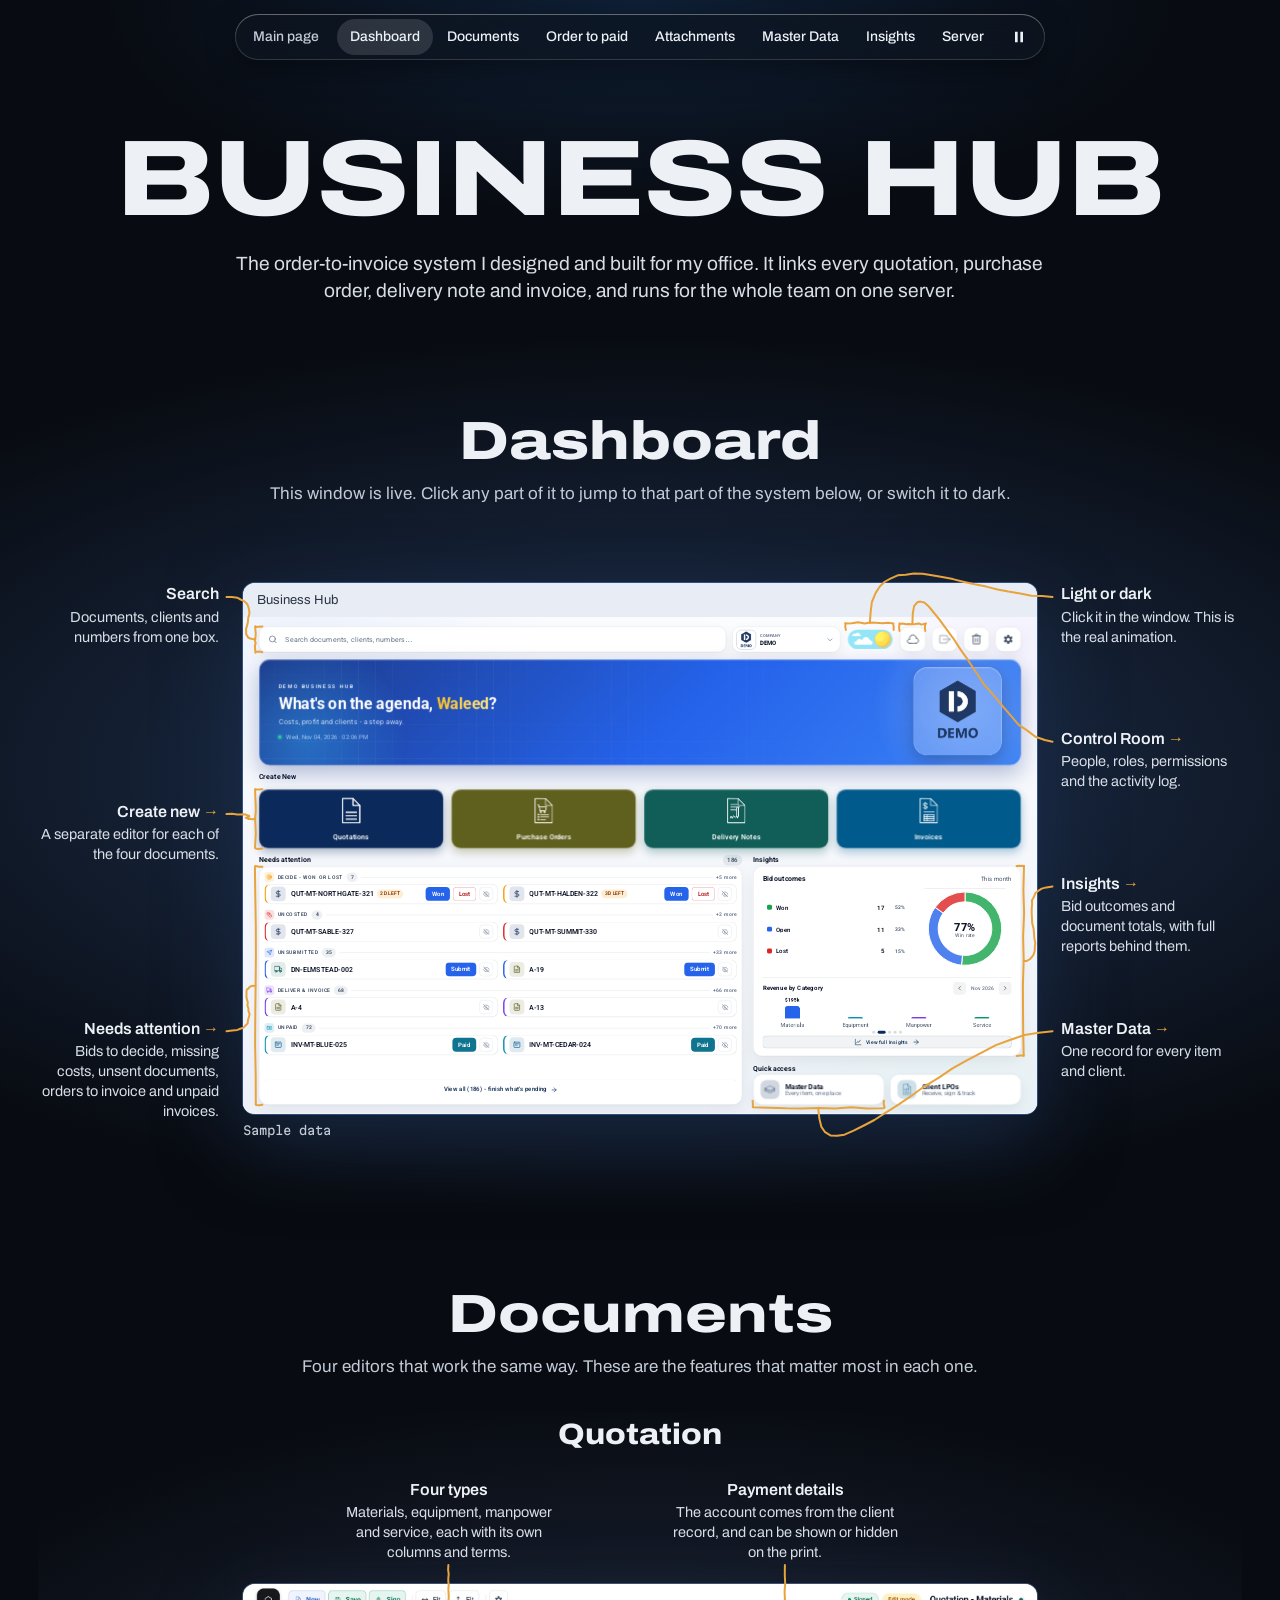
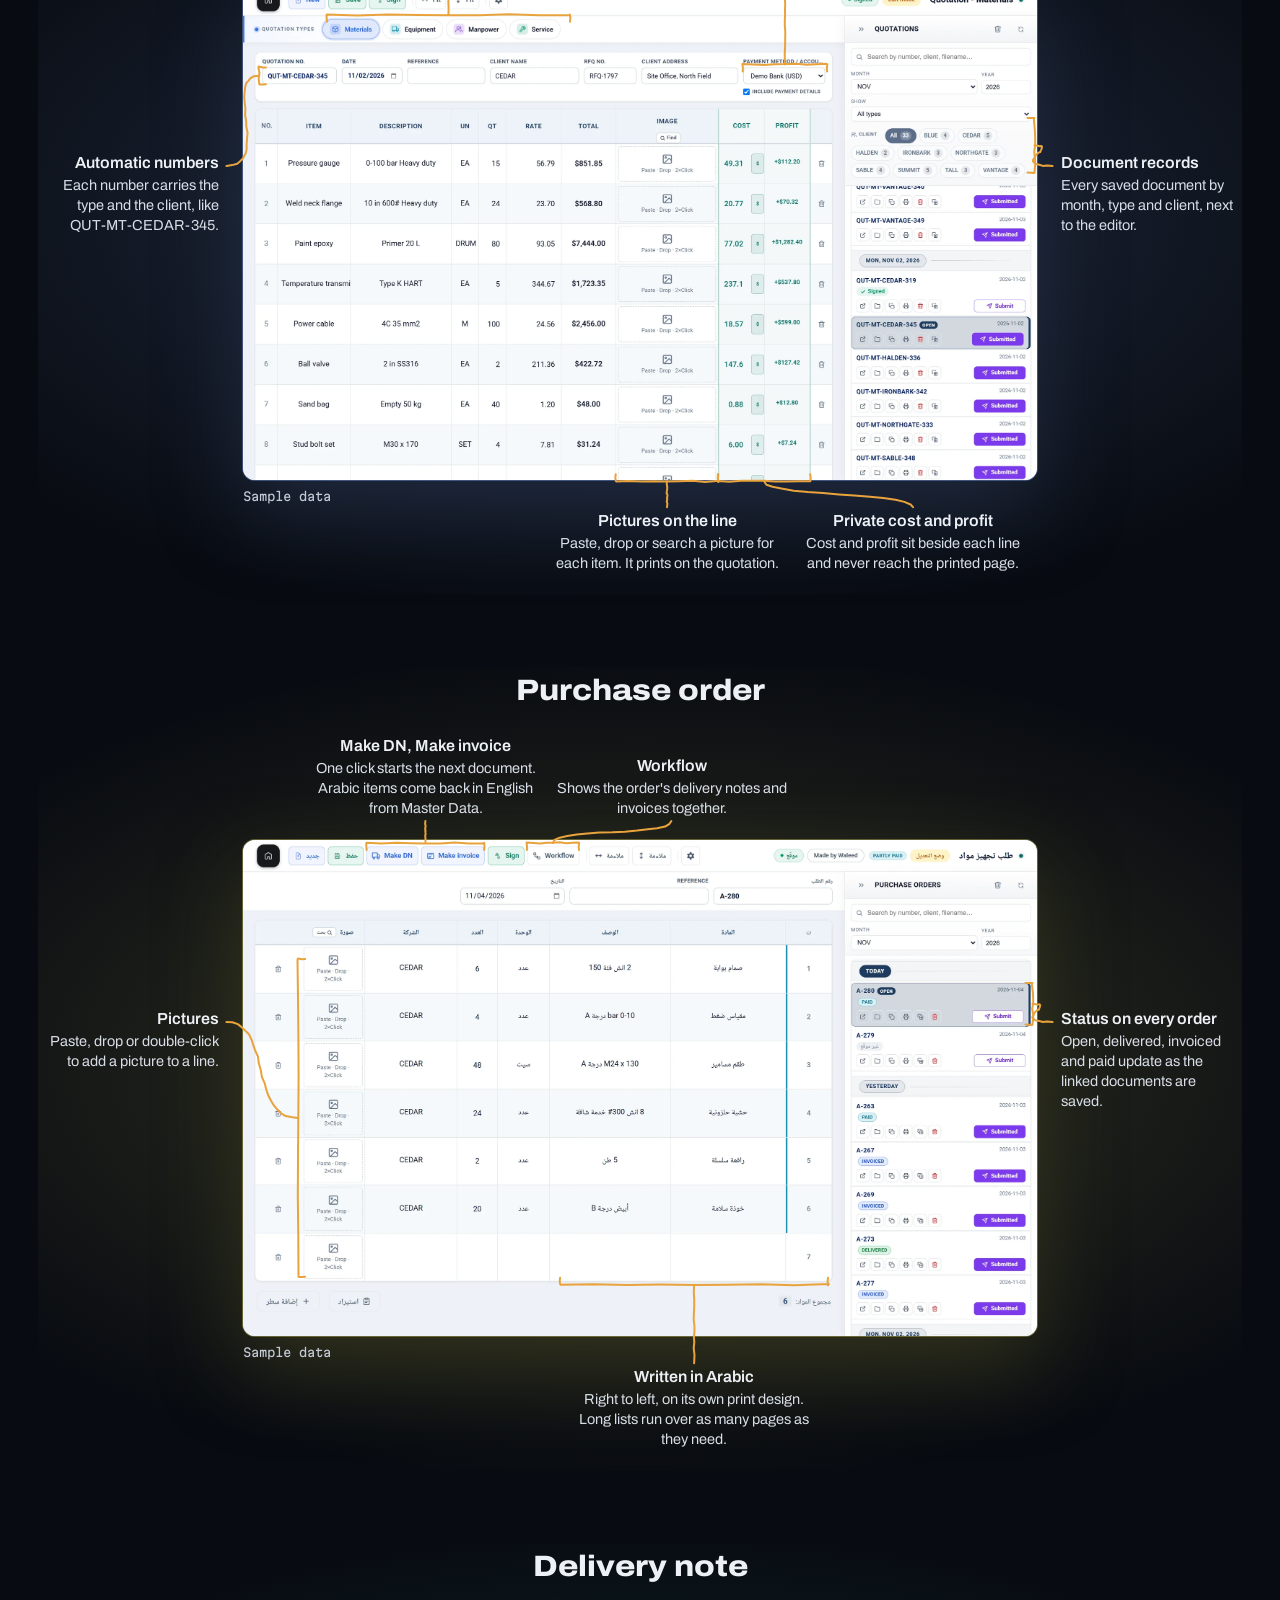
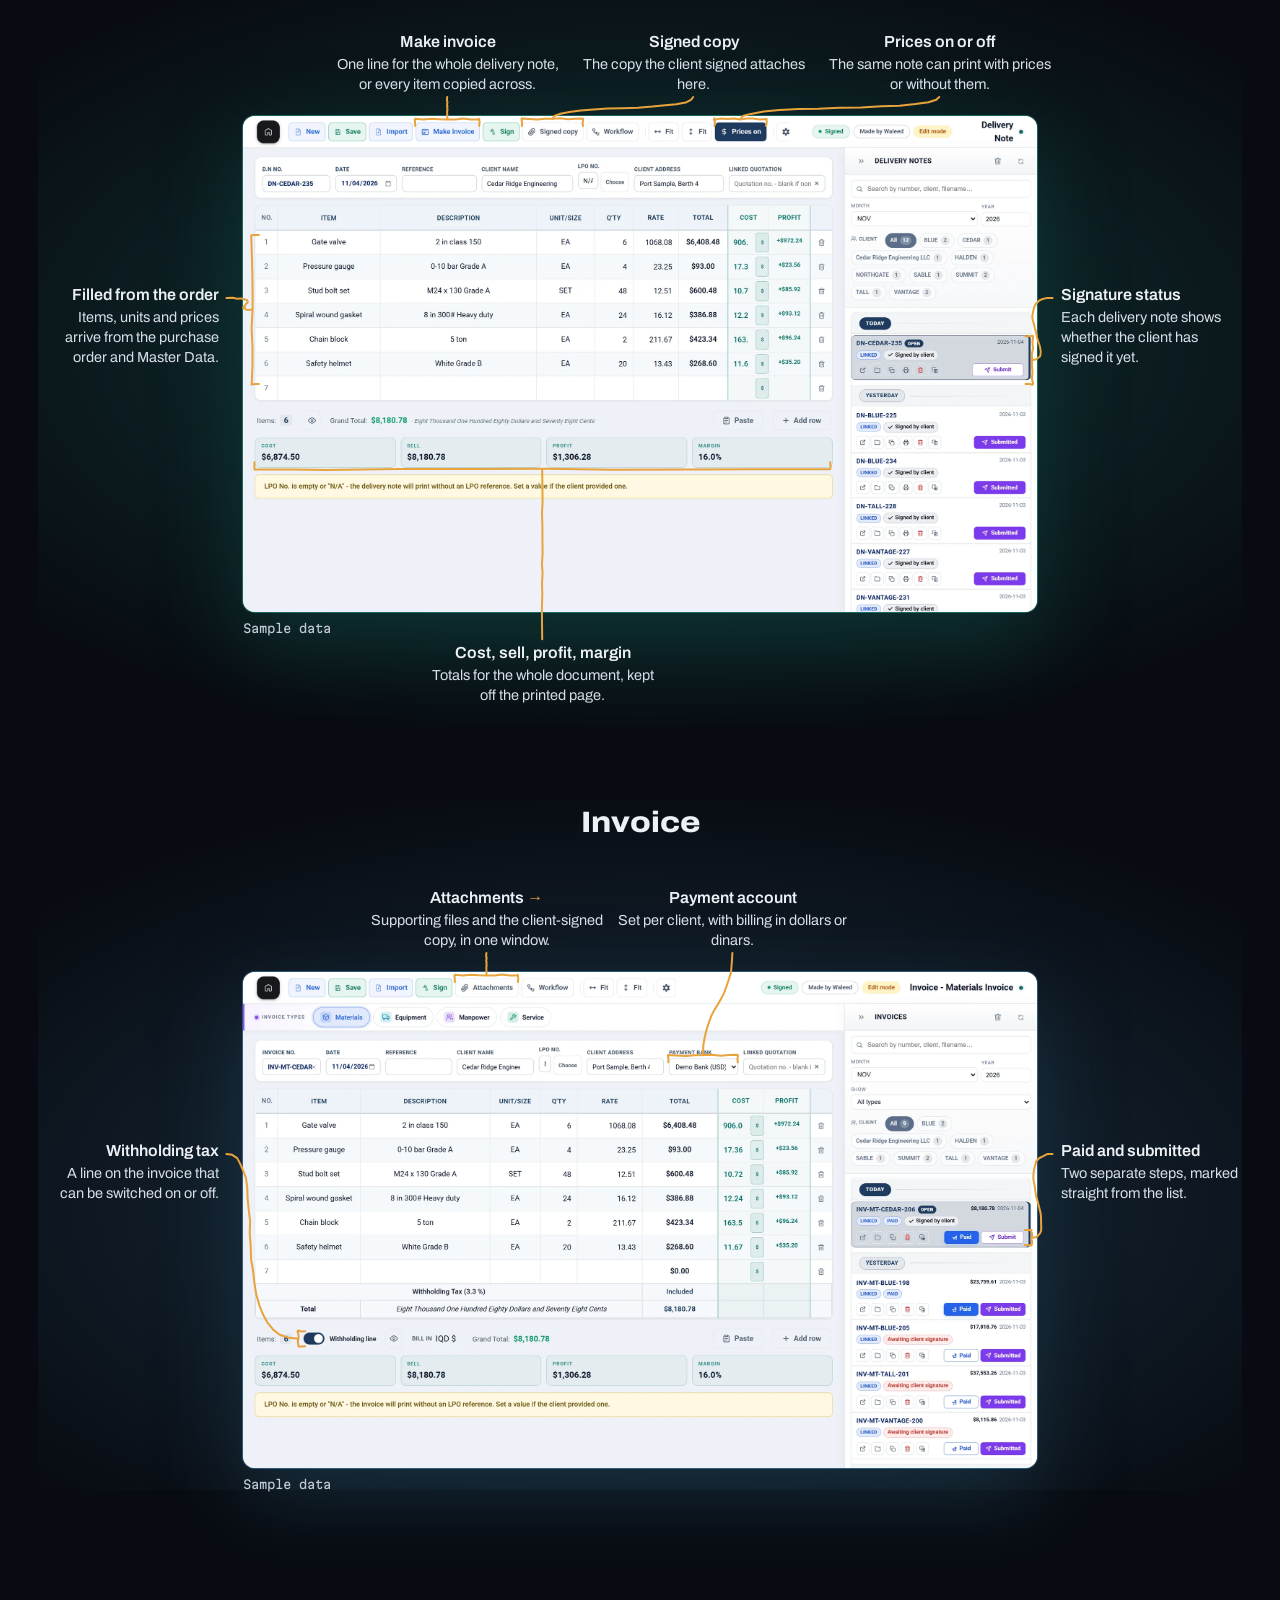
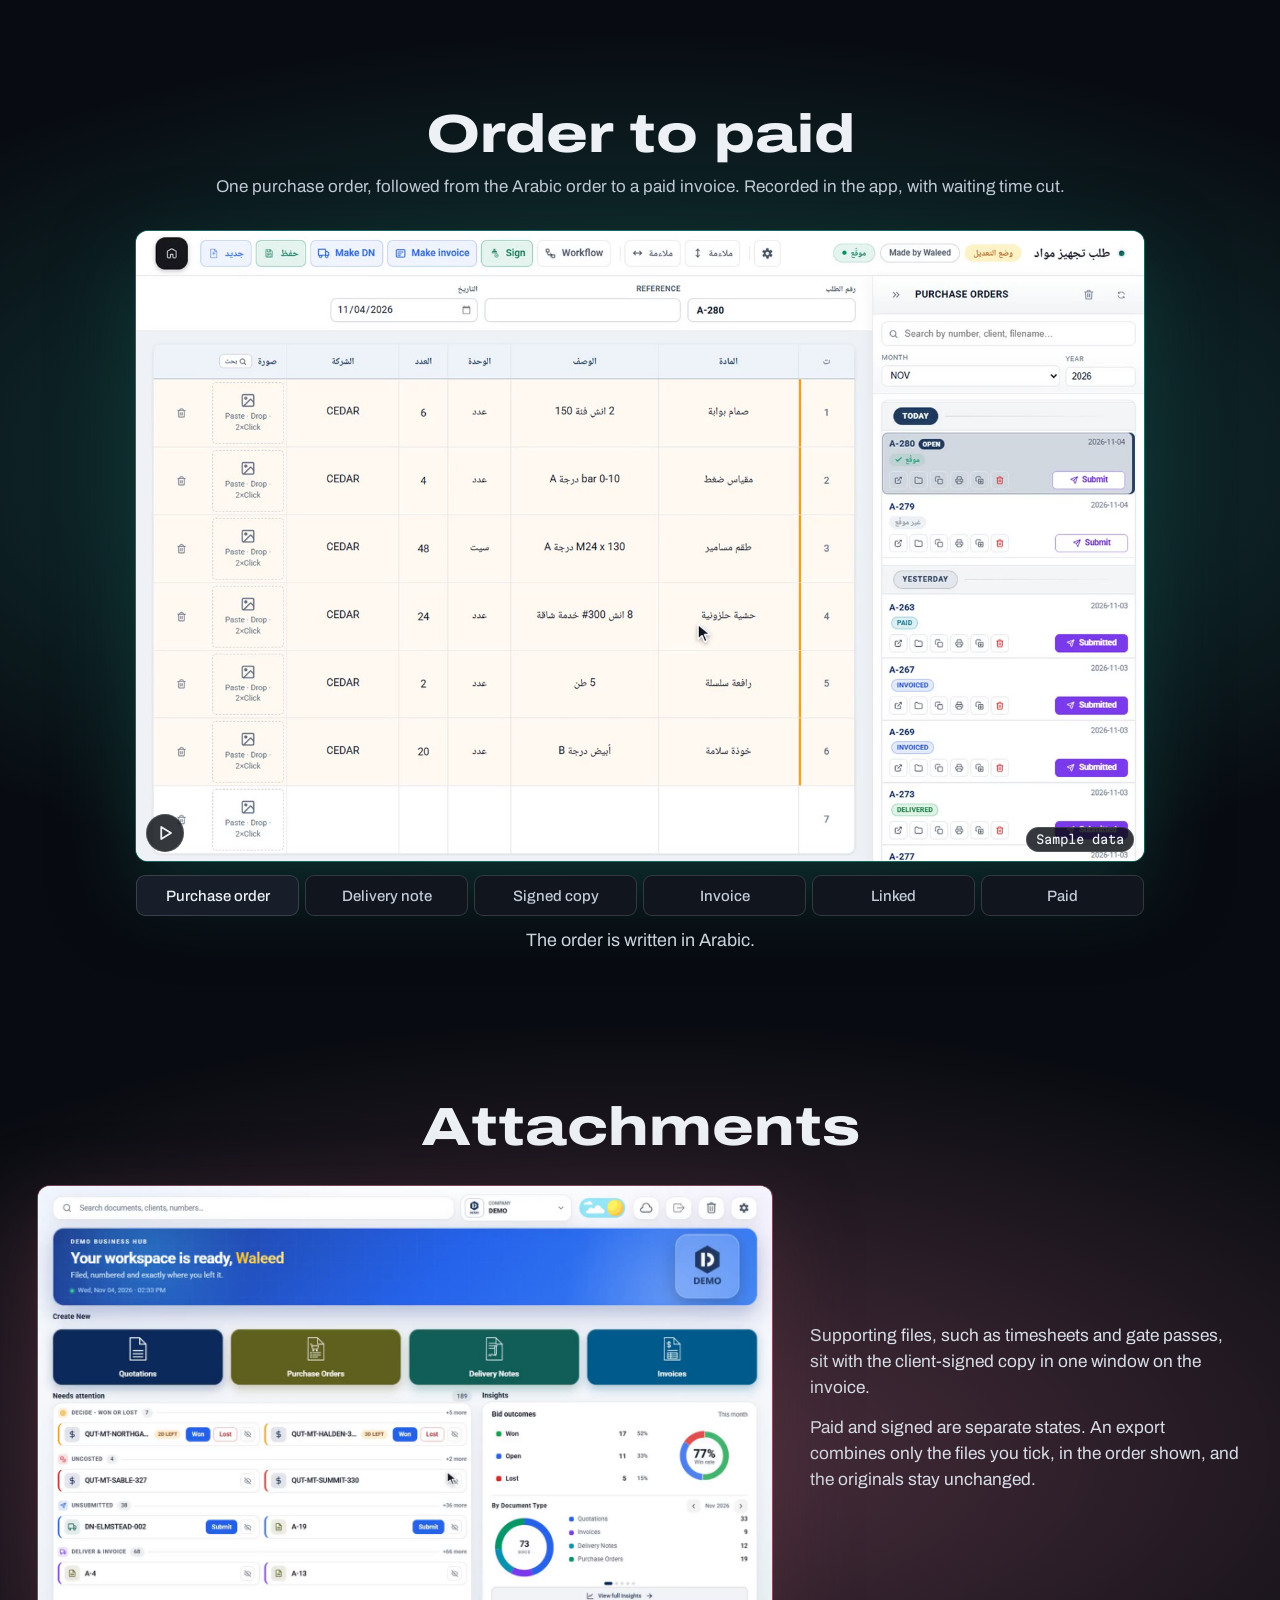
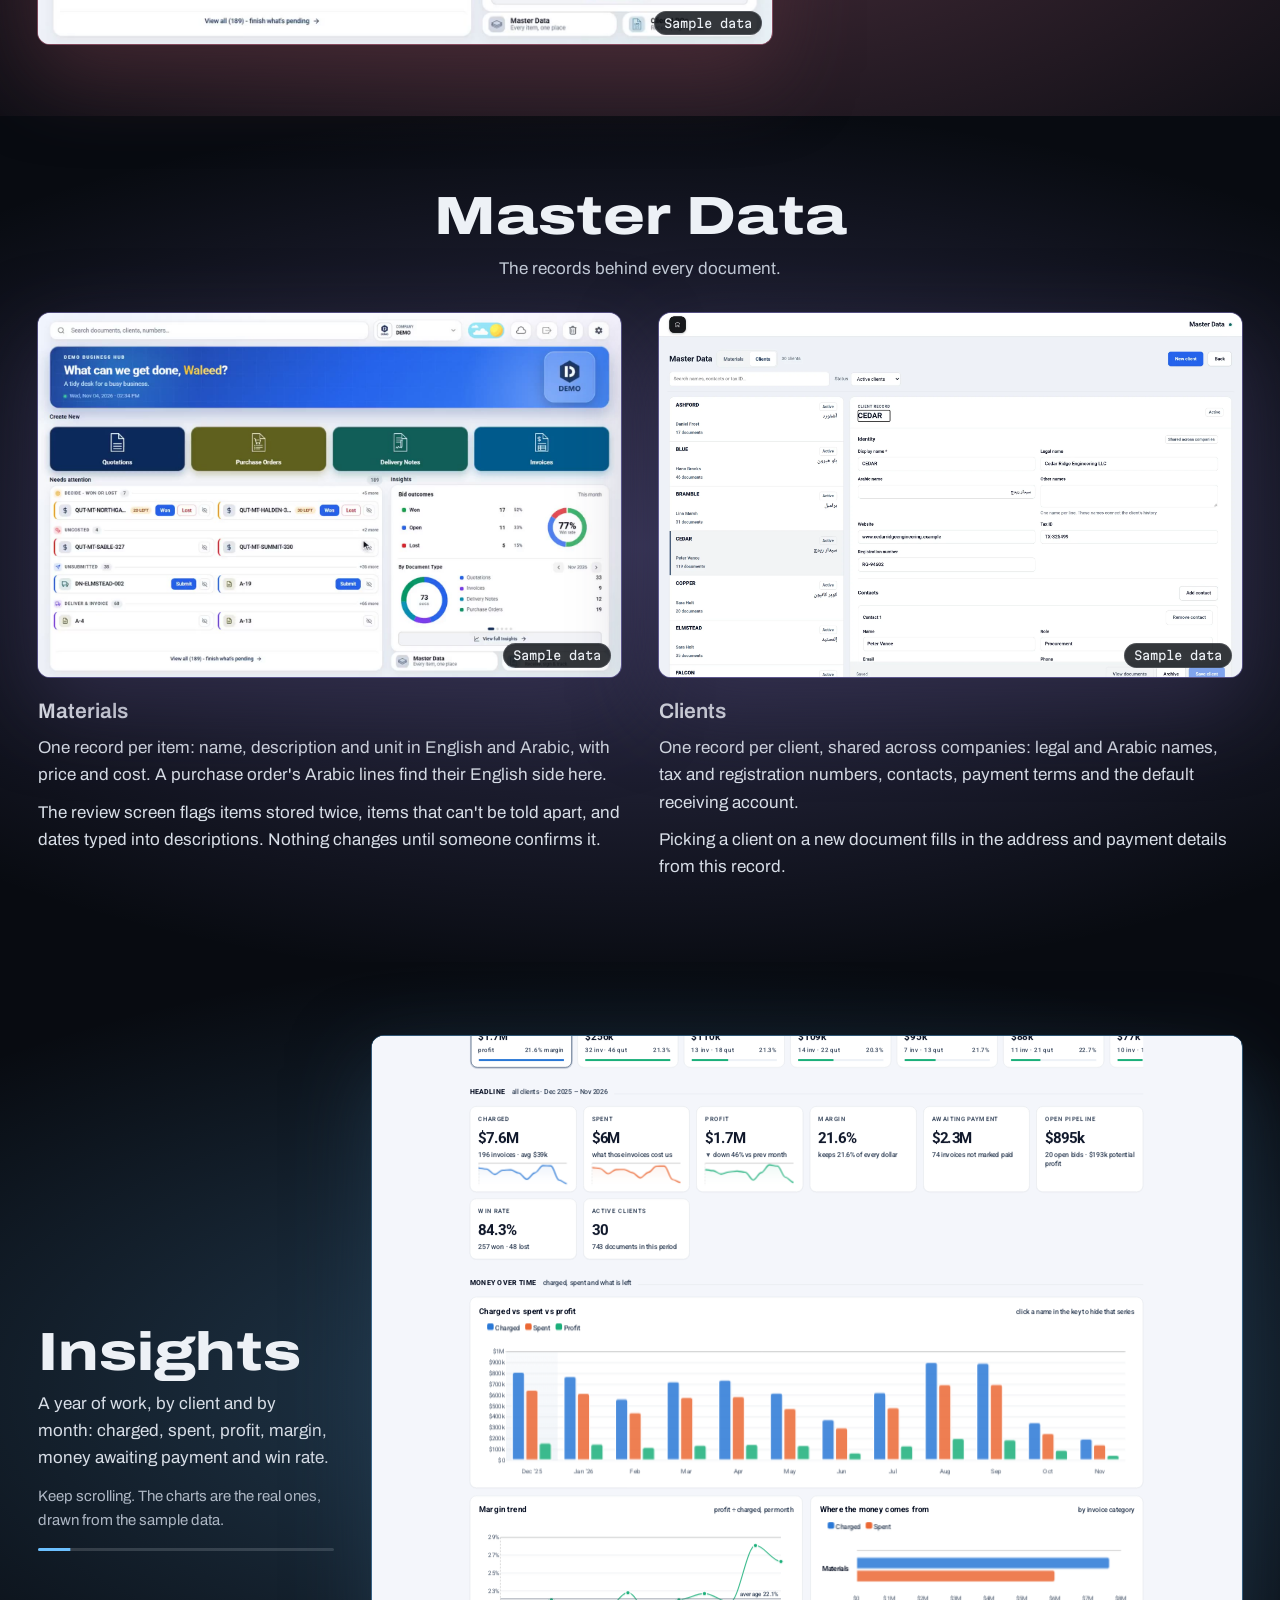
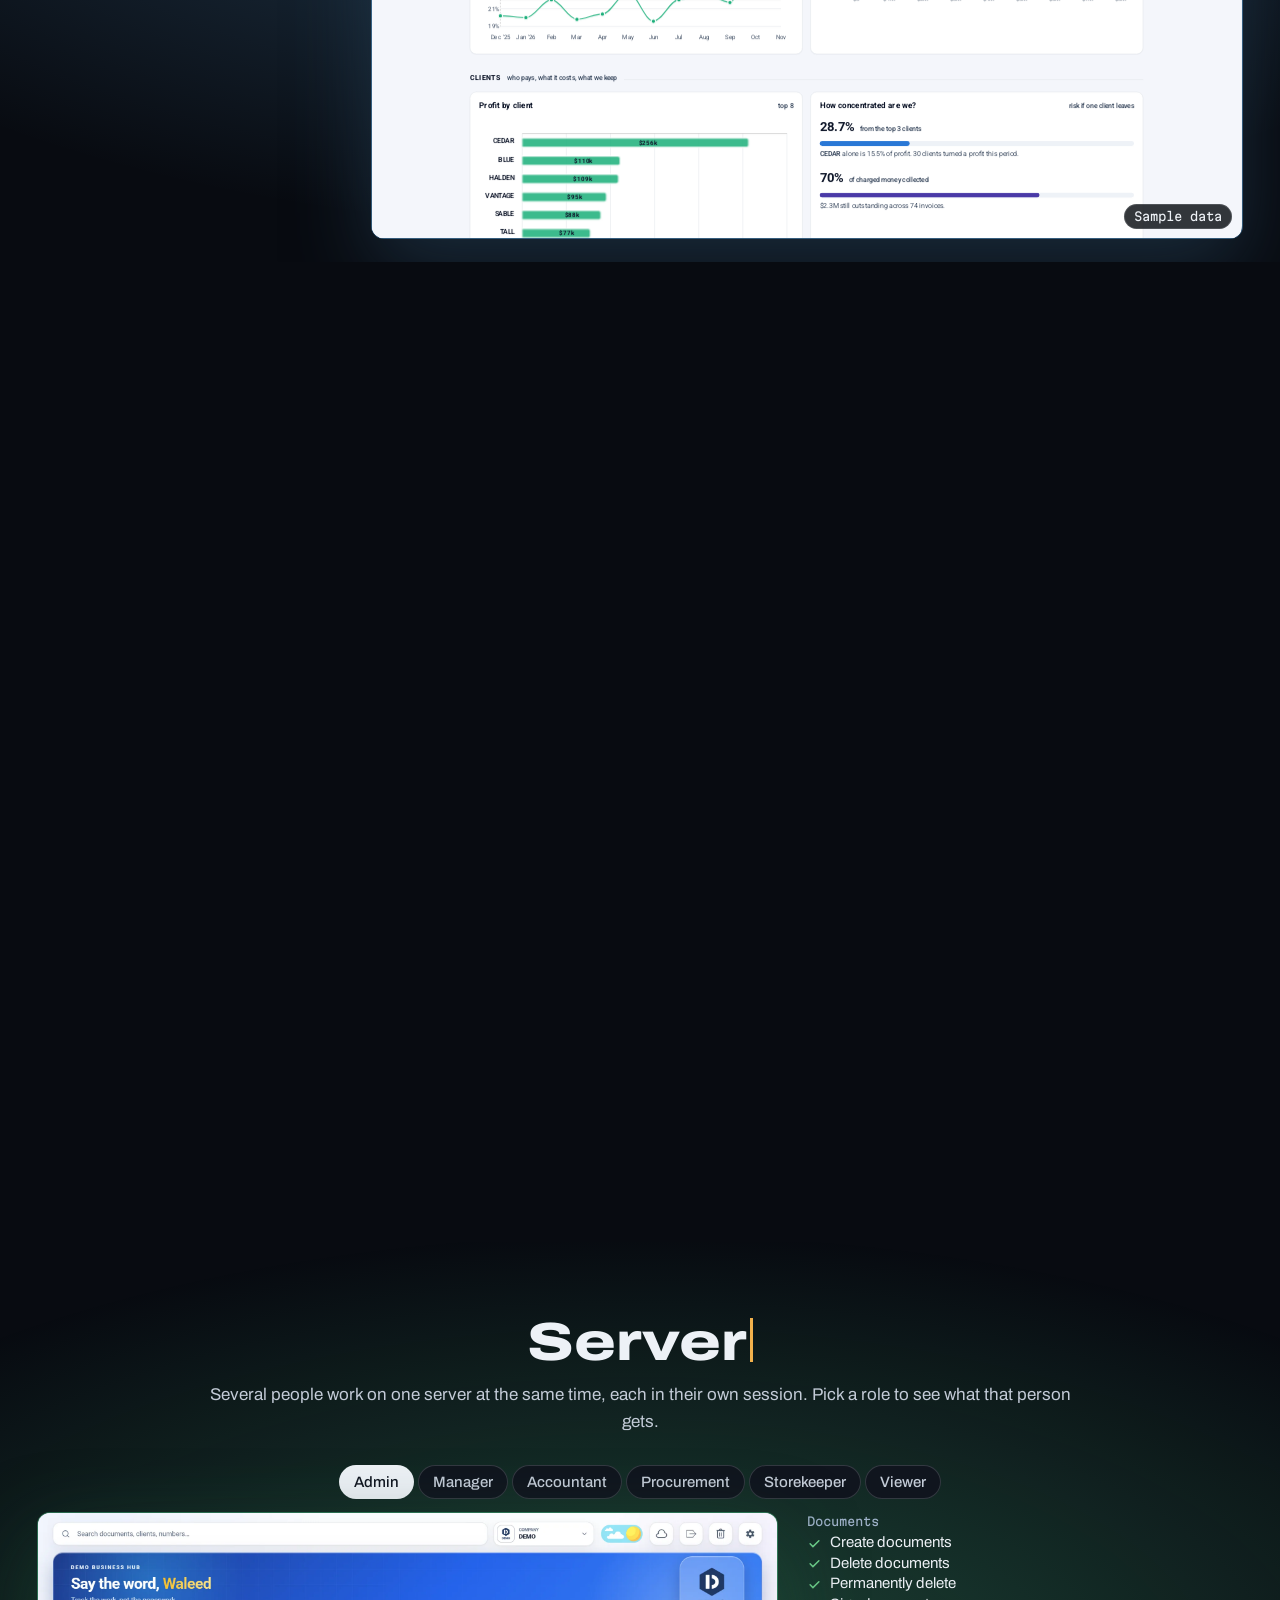
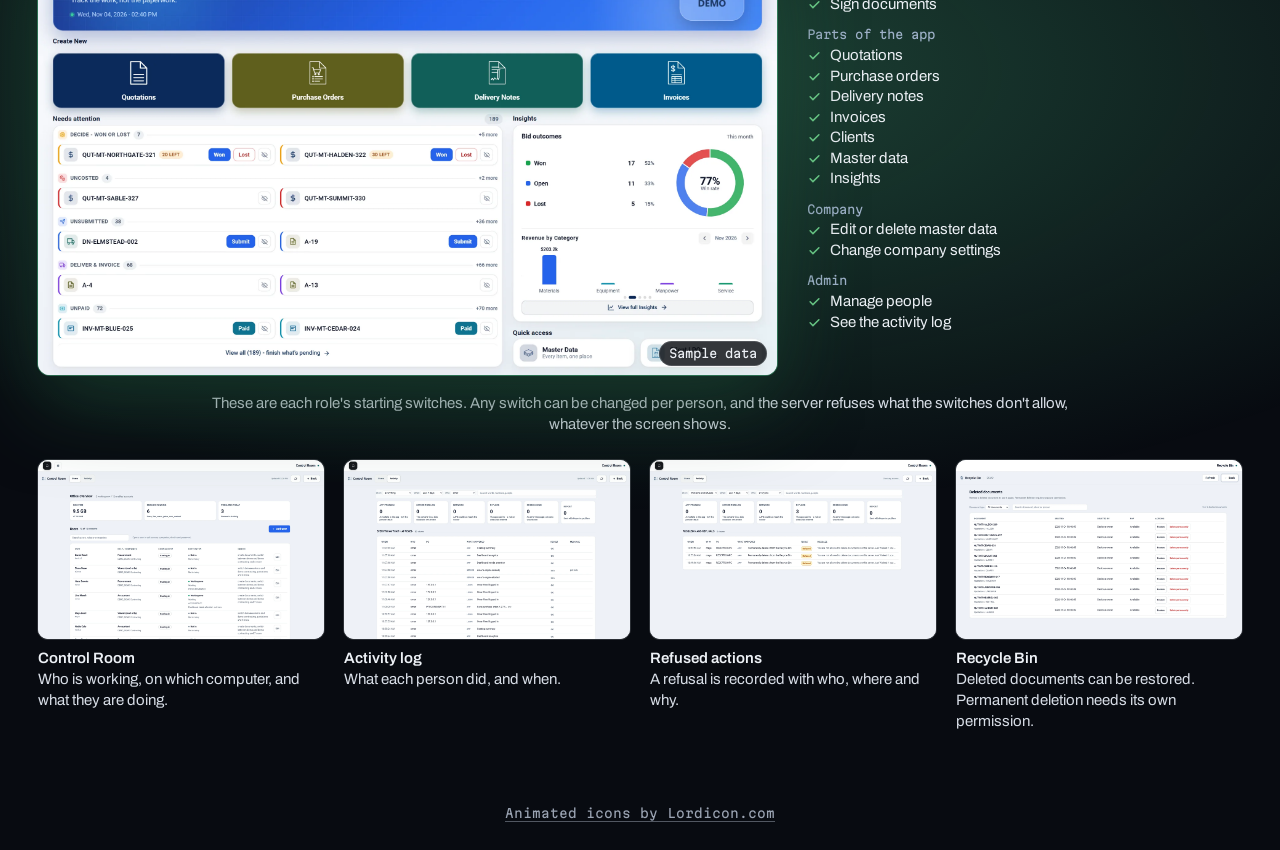
==== business-hub/index.html @ fd96616f "Publish the portfolio site Two pages: the main page at the root and the Business Hub project page. B" ====
<!doctype html>
<html lang="en">
<head>
<meta charset="utf-8">
<meta name="viewport" content="width=device-width, initial-scale=1">
<title>Business Hub</title>
<meta name="description" content="Business Hub, the order-to-invoice system built by Waleed Hamid. All screens show sample data.">
<meta name="color-scheme" content="dark">
<script>
(() => {
  const reduce = matchMedia('(prefers-reduced-motion: reduce)').matches, root = document.documentElement;
  const set = () => root.classList.toggle('pm', !reduce && innerWidth < 1100);
  set(); addEventListener('resize', set);
})();
</script>
<meta property="og:type" content="website">
<meta property="og:title" content="Business Hub | Waleed Hamid">
<meta property="og:description" content="Business Hub, the order-to-invoice system built by Waleed Hamid. All screens show sample data.">
<meta name="twitter:card" content="summary">
<link rel="stylesheet" href="../shared/fonts.css">
<link rel="stylesheet" href="../shared/phone.css">
<link rel="stylesheet" href="page.css">
<link rel="stylesheet" href="../shared/motion.css">
<link rel="icon" href="../shared/favicon.svg" type="image/svg+xml">
<link rel="apple-touch-icon" href="../shared/favicon.svg">
</head>
<body>
<nav id="nav" aria-label="Business Hub sections">
  <a href="../">Main page</a><a href="#dashboard">Dashboard</a><a href="#documents">Documents</a><a href="#order">Order to paid</a><a href="#attachments">Attachments</a><a href="#master">Master Data</a><a href="#insights">Insights</a><a href="#server">Server</a>
</nav>
<a id="back" href="#dashboard" hidden>Back to the dashboard</a>
<main>
<header id="top">
  <h1>BUSINESS HUB</h1>
  <p>The order-to-invoice system I designed and built for my office. It links every quotation, purchase order, delivery note and invoice, and runs for the whole team on one server.</p>
</header>

<section id="dashboard" aria-labelledby="h-dash">
  <div class="head"><h2 id="h-dash" data-type>Dashboard</h2><p>This window is live. Click any part of it to jump to that part of the system below, or switch it to dark.</p></div>
  <div class="annot" id="dashAnnot">
    <svg class="lines" aria-hidden="true"></svg>
    <div class="labels"></div>
    <div class="win">
      <div class="bar"><span>Business Hub</span><i></i></div>
      <div class="vp"><iframe id="dashFrame" title="Live Business Hub dashboard with sample data" tabindex="0"></iframe></div>
    </div>
    <div class="sample">Sample data</div>
  </div>
  <div class="flat-only">
    <img src="../assets/dashboard-screen.webp" alt="Business Hub dashboard with sample data" class="shot-img" data-zoom loading="lazy" width="2200" height="1375">
    <ul class="jumps">
      <li><a href="#documents">Create new: the four document editors</a></li>
      <li><a href="#order">Needs attention: how an order reaches paid</a></li>
      <li><a href="#insights">Insights: bid outcomes and reports</a></li>
      <li><a href="#master">Master Data: items and clients</a></li>
      <li><a href="#server">Control Room: people and permissions</a></li>
    </ul>
  </div>
</section>

<section id="documents" aria-labelledby="h-docs">
  <div class="head"><h2 id="h-docs" data-type>Documents</h2><p>Four editors that work the same way. These are the features that matter most in each one.</p></div>
  <div id="docs"></div>
</section>

<section id="order" aria-labelledby="h-order">
  <div class="head"><h2 id="h-order" data-type>Order to paid</h2><p>One purchase order, followed from the Arabic order to a paid invoice. Recorded in the app, with waiting time cut.</p></div>
  <div class="player">
    <video id="orderVideo" muted playsinline preload="none" poster="../assets/order-to-paid.jpg" aria-label="Screen recording of one purchase order going from order to paid, sample data"><source src="../assets/order-to-paid.mp4" type="video/mp4"></video>
    <button id="orderPlay" type="button" aria-label="Pause"><svg viewBox="0 0 24 24" aria-hidden="true"><path d="M8 5v14M16 5v14"/></svg></button>
    <div class="sample in">Sample data</div>
  </div>
  <ol id="steps"></ol>
  <p id="stepText" aria-live="off"></p>
</section>

<section id="attachments" aria-labelledby="h-att">
  <div class="head"><h2 id="h-att" data-type>Attachments</h2></div>
  <div class="split">
    <figure class="frame"><video muted playsinline loop preload="none" poster="../assets/attachments.jpg" data-autoplay aria-label="Screen recording of the invoice attachments window, sample data"><source src="../assets/attachments.mp4" type="video/mp4"></video><div class="sample in">Sample data</div></figure>
    <div class="copy">
      <p>Supporting files, such as timesheets and gate passes, sit with the client-signed copy in one window on the invoice.</p>
      <p>Paid and signed are separate states. An export combines only the files you tick, in the order shown, and the originals stay unchanged.</p>
    </div>
  </div>
</section>

<section id="master" aria-labelledby="h-master">
  <div class="head"><h2 id="h-master" data-type>Master Data</h2><p>The records behind every document.</p></div>
  <div class="two">
    <article>
      <figure class="frame"><video muted playsinline loop preload="none" poster="../assets/master.jpg" data-autoplay aria-label="Screen recording of the materials catalogue and its review screen, sample data"><source src="../assets/master.mp4" type="video/mp4"></video><div class="sample in">Sample data</div></figure>
      <h3>Materials</h3>
      <p>One record per item: name, description and unit in English and Arabic, with price and cost. A purchase order's Arabic lines find their English side here.</p>
      <p>The review screen flags items stored twice, items that can't be told apart, and dates typed into descriptions. Nothing changes until someone confirms it.</p>
    </article>
    <article>
      <figure class="frame"><img src="../assets/master-clients.webp" alt="Client record screen with sample data" data-zoom loading="lazy" width="2200" height="1375"><div class="sample in">Sample data</div></figure>
      <h3>Clients</h3>
      <p>One record per client, shared across companies: legal and Arabic names, tax and registration numbers, contacts, payment terms and the default receiving account.</p>
      <p>Picking a client on a new document fills in the address and payment details from this record.</p>
    </article>
  </div>
</section>

<section id="insights" aria-labelledby="h-ins">
  <div id="insTrack">
    <div id="insPin">
      <div class="ins-copy">
        <h2 id="h-ins" data-type>Insights</h2>
        <p>A year of work, by client and by month: charged, spent, profit, margin, money awaiting payment and win rate.</p>
        <p class="dim">Keep scrolling. The charts are the real ones, drawn from the sample data.</p>
        <div class="progress"><i id="insBar"></i></div>
      </div>
      <div class="frame" id="insFrameBox"><iframe id="insFrame" title="Live Insights page with sample data" tabindex="-1"></iframe><div class="sample in">Sample data</div></div>
    </div>
  </div>
  <div class="flat-only"><div class="head"><p>A year of work, by client and by month: charged, spent, profit, margin, money awaiting payment and win rate.</p></div><img src="../assets/insights.webp" alt="Insights page with sample data" class="shot-img" data-zoom loading="lazy" width="2200" height="1375"></div>
</section>

<section id="server" aria-labelledby="h-srv">
  <div class="head"><h2 id="h-srv" data-type>Server</h2><p>Several people work on one server at the same time, each in their own session. Pick a role to see what that person gets.</p></div>
  <div id="roles" role="tablist" aria-label="Role"></div>
  <div class="role-view">
    <figure class="frame"><img id="roleImg" src="../assets/role-admin.webp" alt="Dashboard as seen by this role, sample data" data-zoom width="2400" height="1500"><div class="sample in">Sample data</div></figure>
    <div id="matrix"></div>
  </div>
  <p class="dim note">These are each role's starting switches. Any switch can be changed per person, and the server refuses what the switches don't allow, whatever the screen shows.</p>
  <div class="tiles">
    <figure><button type="button" class="tile" data-zoom-src="../assets/control-room.webp"><img src="../assets/control-room.webp" alt="Control Room with sample data" loading="lazy" width="2200" height="1375"></button><figcaption><b>Control Room</b>Who is working, on which computer, and what they are doing.</figcaption></figure>
    <figure><button type="button" class="tile" data-zoom-src="../assets/activity.webp"><img src="../assets/activity.webp" alt="Activity log with sample data" loading="lazy" width="2200" height="1375"></button><figcaption><b>Activity log</b>What each person did, and when.</figcaption></figure>
    <figure><button type="button" class="tile" data-zoom-src="../assets/refused.webp"><img src="../assets/refused.webp" alt="Refused actions with sample data" loading="lazy" width="2200" height="1375"></button><figcaption><b>Refused actions</b>A refusal is recorded with who, where and why.</figcaption></figure>
    <figure><button type="button" class="tile" data-zoom-src="../assets/recycle.webp"><img src="../assets/recycle.webp" alt="Recycle Bin with sample data" loading="lazy" width="2200" height="1375"></button><figcaption><b>Recycle Bin</b>Deleted documents can be restored. Permanent deletion needs its own permission.</figcaption></figure>
  </div>
</section>
</main>
<p class="iconcredit"><a href="https://lordicon.com/" rel="noopener">Animated icons by Lordicon.com</a></p>
<dialog id="lightbox" aria-label="Enlarged screen"><button type="button" aria-label="Close">×</button><img alt=""></dialog>
<script src="../shared/motion.js"></script>
<script src="../shared/smooth-scroll.js"></script>
<script src="../shared/to-top.js"></script>
<script src="permissions.js"></script>
<script src="page.js"></script>
<script src="../shared/phone-icons.js"></script>
<script src="../shared/phone-cam.js"></script>
<script src="phone.js"></script>
</body>
</html>
---- shared/fonts.css ----
@font-face{font-family:"Archivo";src:url([data-uri]) format("woff2");font-weight:100 900;font-stretch:62% 125%;font-style:normal;font-display:swap}
@font-face{font-family:"Martian Mono";src:url([data-uri]) format("woff2");font-weight:400;font-style:normal;font-display:swap}
---- shared/phone.css ----
/* The phone layouts' shared parts. Tokens are in DESIGN.md. */
.sr{position:absolute;width:1px;height:1px;overflow:hidden;clip-path:inset(50%);white-space:nowrap}

/* The window */
.pwin{position:relative;border-radius:14px;background:#F1F4FA;box-shadow:0 0 0 1px color-mix(in srgb,var(--h) 46%,transparent),0 22px 56px rgba(0,0,0,.55);transition:box-shadow 300ms ease}
.pbar{position:absolute;left:0;right:0;top:0;height:30px;z-index:3;display:flex;align-items:center;gap:8px;padding:0 4px 0 12px;border-radius:14px 14px 0 0;background:#E7EBF2;color:#334155;font:500 12.5px/1 var(--display);transition:background-color 300ms ease,color 300ms ease}
.pbar-t{white-space:nowrap}
.pbar-tag{margin-left:auto;font:400 10px/1 var(--mono);color:#475569;white-space:nowrap;transition:color 300ms ease}
.pbar-btn{position:relative;flex:none;width:28px;height:28px;display:grid;place-items:center;padding:0;border:0;border-radius:8px;background:none;color:inherit;cursor:pointer;transition:transform 140ms var(--ease)}
.pbar-btn::after{content:"";position:absolute;inset:-8px}
.pbar-btn:active{transform:scale(.92)}
.pbar-btn svg{width:15px;height:15px;fill:none;stroke:currentColor;stroke-width:2;stroke-linecap:round;stroke-linejoin:round}
.pbar-theme{position:relative;flex:none;display:block;padding:0;border:0;background:none;cursor:pointer;transition:transform 140ms var(--ease)}
.pbar-theme::after{content:"";position:absolute;inset:-10px -4px}
.pbar-theme:active{transform:scale(.95)}
.pbar-theme[hidden]{display:none}
.pbar-theme i{display:block;overflow:hidden;border-radius:999px}
.pbar-theme b{display:block;will-change:transform}
.pwin.dark .pbar{background:#141D30;color:#CBD5E1}
.pwin.dark .pbar-tag{color:#94A3B8}

/* The camera */
.cam{position:absolute;left:0;right:0;top:30px;bottom:0;overflow:hidden;border-radius:0 0 14px 14px;background:#F1F4FA;touch-action:pan-y;-webkit-tap-highlight-color:transparent;user-select:none;-webkit-user-select:none;transition:background-color 300ms ease}
.cam.dark{background:#0B1220}
.cam-layer{position:absolute;inset:0;overflow:hidden;background:inherit;will-change:transform}
.cam-world{position:absolute;left:0;top:0;width:1600px;height:1000px;transform-origin:0 0;will-change:transform}
.cam-world img,.cam-world video{position:absolute;left:0;top:0;display:block;width:100%;height:100%;max-width:none;object-fit:cover;object-position:top;pointer-events:none;-webkit-user-drag:none}
.cam-dark{opacity:0;transition:opacity 420ms ease}
.cam-dark.on{opacity:1}
.cam-ico{position:absolute;display:block;overflow:hidden;visibility:hidden}
.cam-ico b{display:block;will-change:transform}
.cam-notes{position:absolute;left:0;top:0;width:100%;height:100%;overflow:visible;pointer-events:none;z-index:4}
.cam-notes path{fill:none;stroke-linecap:round;stroke-linejoin:round}
.cam-notes .halo{stroke:rgba(8,11,17,.46);stroke-width:4.2}
.cam-notes .ink{stroke:var(--amber);stroke-width:1.9}

/* One scene: window, steps, caption */
.pscene{position:relative}
.pscene .pwin{height:clamp(226px,calc(100svh - var(--scene-rest,300px)),640px);max-width:760px;margin:0 auto}
.prail{list-style:none;display:flex;gap:4px;max-width:760px;margin:6px auto 0;padding:0}
.prail li{flex:1;min-width:0}
.prail button{position:relative;display:block;width:100%;height:30px;padding:0;border:0;background:none;cursor:pointer;-webkit-tap-highlight-color:transparent}
.prail button::before{content:"";position:absolute;left:0;right:0;top:50%;height:3px;margin-top:-1.5px;border-radius:2px;background:rgba(237,241,246,.2)}
.prail button::after{content:"";position:absolute;left:0;right:0;top:-8px;bottom:-8px}
.prail i{position:absolute;left:0;right:0;top:50%;height:3px;margin-top:-1.5px;border-radius:2px;background:var(--h);transform:scaleX(0);transform-origin:0 50%}
.pcap{max-width:760px;margin:2px auto 0;min-height:6.4em}
.pcap h3{margin:0 0 3px;font-size:clamp(19px,5.2vw,23px);font-weight:800;font-stretch:112%;line-height:1.15}
.pcap p{margin:0;color:#DDE3EC;font-size:15px;line-height:1.42;text-wrap:pretty}
.pgo{display:inline-flex;align-items:center;min-height:32px;margin-top:2px;color:var(--h);font-size:15px;font-weight:600;text-underline-offset:3px}
.pgo[hidden]{display:none}
.ptabs{display:flex;gap:6px;max-width:760px;margin:0 auto 10px;overflow-x:auto;scrollbar-width:none;-webkit-overflow-scrolling:touch}
.ptabs::-webkit-scrollbar{display:none}
.ptabs button{flex:none;padding:9px 13px;border:0;border-radius:999px;background:rgba(237,241,246,.08);box-shadow:inset 0 0 0 1px var(--line);color:#E4E8EE;font:500 14.5px/1.2 var(--display);cursor:pointer;white-space:nowrap;transition:background-color 180ms ease,color 180ms ease,transform 140ms var(--ease)}
.ptabs button:active{transform:scale(.97)}
.ptabs button[aria-pressed=true]{background:var(--h);box-shadow:none;color:#0B1018}

@media (min-width:700px){
 .pcap p{font-size:16px}
 .pcap{min-height:6em}
}
---- business-hub/page.css ----
:root{--ink:#080B11;--slab:#10151E;--slab2:#171E2A;--white:#EDF1F6;--mute:#C3CBD7;--amber:#F2B14C;--sketch:#E8A33D;--line:rgba(237,241,246,.16);
--ease:cubic-bezier(.23,1,.32,1);--display:"Archivo",Arial,sans-serif;--mono:"Martian Mono",Consolas,monospace;--gut:clamp(16px,3vw,48px)}
*{box-sizing:border-box}
html{background:var(--ink);scroll-behavior:smooth;scroll-padding-top:84px}
@media (prefers-reduced-motion:reduce){html{scroll-behavior:auto}}
body{margin:0;background:var(--ink);color:var(--white);font:400 17px/1.6 var(--display);overflow-x:clip}
a{color:inherit}
:focus-visible{outline:2px solid var(--amber);outline-offset:3px;border-radius:6px}
img,video{display:block;max-width:100%}

#nav{position:fixed;z-index:30;top:14px;left:50%;transform:translateX(-50%);display:flex;gap:1px;padding:5px;border-radius:999px;white-space:nowrap;max-width:calc(100vw - 16px);overflow-x:auto;scrollbar-width:none;background:rgba(16,21,30,.72);
 -webkit-backdrop-filter:blur(16px) saturate(170%);backdrop-filter:blur(16px) saturate(170%);box-shadow:inset 0 0 0 1px var(--line),inset 0 1px 0 rgba(255,255,255,.24),0 10px 30px rgba(0,0,0,.35)}
#nav::-webkit-scrollbar{display:none}
#nav a{padding:7px 13px;border-radius:999px;font-size:14px;font-weight:500;text-decoration:none;transition:background-color 160ms ease,transform 140ms var(--ease)}
#nav a:active{transform:scale(.97)}
#nav a.on{background:rgba(237,241,246,.14)}
@media (hover:hover) and (pointer:fine){#nav a:hover{background:rgba(237,241,246,.14)}}
#nav a:first-child{color:var(--mute);margin-right:4px}

#back{position:fixed;z-index:30;left:50%;bottom:20px;transform:translateX(-50%);padding:10px 18px;border-radius:999px;background:var(--amber);color:#14100A;font-size:15px;font-weight:600;text-decoration:none;box-shadow:0 10px 26px rgba(0,0,0,.45);transition:transform 140ms var(--ease)}
#back:active{transform:translateX(-50%) scale(.97)}
#back[hidden]{display:none}

#top{padding:clamp(100px,14vh,150px) var(--gut) clamp(24px,4vh,44px);text-align:center;background:radial-gradient(60% 90% at 50% 0,rgba(30,78,140,.3),transparent 72%)}
h1{margin:0 0 16px;font-size:clamp(40px,8.4vw,116px);font-weight:800;font-stretch:125%;line-height:1;letter-spacing:-.01em}
#top p{margin:0 auto;max-width:44em;color:#D8DEE7;font-size:clamp(17px,1.5vw,21px);line-height:1.45}

section{padding:clamp(44px,8vh,90px) var(--gut);scroll-margin-top:70px}
.head{max-width:900px;margin:0 auto clamp(20px,3.4vh,34px);text-align:center}
h2{margin:0 0 10px;font-size:clamp(30px,4.2vw,58px);font-weight:800;font-stretch:125%;line-height:1.05;min-height:1.05em}
.head p{margin:0;color:var(--mute)}
h3{margin:18px 0 6px;font-size:21px;font-weight:600}
#cursor{display:inline-block;width:.07em;height:.82em;margin-left:.06em;vertical-align:-.04em;background:var(--amber);animation:blink 1.06s steps(1) infinite}
#cursor.busy{animation:none}
@keyframes blink{50%{opacity:0}}
.dim{color:#AEB7C4}

.frame{position:relative;margin:0;border-radius:12px;overflow:hidden;background:#EEF2F8;aspect-ratio:1.6;box-shadow:0 0 0 1px rgba(237,241,246,.14),0 26px 60px rgba(0,0,0,.45)}
.frame img,.frame video{width:100%;height:100%;object-fit:cover;object-position:top}
[data-zoom],.tile{cursor:zoom-in}
.sample{font:400 12px/1.4 var(--mono);color:var(--mute)}
.sample.in{position:absolute;right:10px;bottom:9px;padding:4px 10px;border-radius:999px;color:var(--white);background:rgba(8,11,17,.82);box-shadow:inset 0 0 0 1px var(--line);pointer-events:none}

/* Annotated windows */
.annot{position:relative;margin:0 auto;max-width:1560px}
.annot .lines{position:absolute;inset:0;width:100%;height:100%;overflow:visible;pointer-events:none;z-index:3}
.annot .lines path{fill:none;stroke:var(--sketch);stroke-width:2;stroke-linecap:round;stroke-linejoin:round;transition:stroke-width 140ms ease,opacity 200ms ease}
.annot .lines path.dim{opacity:.35}
.annot .lines path.hot{stroke-width:3;stroke:#F7C26E}
.annot .labels{position:absolute;inset:0;pointer-events:none;z-index:4}
.note{position:absolute;width:var(--nw,214px);font-size:14.5px;line-height:1.38;color:#D8DEE7;pointer-events:auto}
.note.left{text-align:right}
.note.above,.note.below{text-align:center}
.note b{display:block;color:var(--white);font-size:16px;font-weight:600;margin-bottom:1px}
a.note{text-decoration:none}
a.note b::after{content:" \2192";color:var(--sketch)}
@media (hover:hover) and (pointer:fine){a.note:hover b{color:var(--amber)}}
.win{position:absolute;border-radius:12px;overflow:hidden;background:#F4F6FB;box-shadow:0 0 0 1px rgba(237,241,246,.2),0 30px 70px rgba(0,0,0,.55)}
.win .bar{height:34px;display:flex;align-items:center;justify-content:space-between;padding:0 14px;background:#E8ECF4;color:#2B3444;font-size:13px}
.win .vp{position:relative;overflow:hidden}
.win iframe{position:absolute;left:0;top:0;width:1600px;height:1000px;border:0;transform-origin:0 0;background:#F4F6FB}
.annot .sample{position:absolute}
.annot .pic{position:absolute;border-radius:12px;overflow:hidden;background:#EEF2F8;box-shadow:0 0 0 1px rgba(237,241,246,.16),0 26px 60px rgba(0,0,0,.5);cursor:zoom-in}
.annot .pic img{width:100%;height:100%;object-fit:cover;object-position:top}
.doc{margin:0 auto clamp(40px,8vh,84px)}
.doc>h3{text-align:center;font-size:clamp(23px,2.3vw,32px);font-weight:800;font-stretch:112%;margin:0 0 14px}
.flat-only{display:none}
.shot-img{width:100%;height:auto;border-radius:12px;box-shadow:0 0 0 1px var(--line)}
.jumps{list-style:none;margin:16px 0 0;padding:0;display:grid;gap:8px}
.jumps a{display:block;padding:11px 14px;border-radius:10px;background:var(--slab);box-shadow:inset 0 0 0 1px var(--line);text-decoration:none;font-size:16px}

/* Order video */
.player{position:relative;max-width:var(--pw);margin:0 auto;border-radius:12px;overflow:hidden;background:#EEF2F8;aspect-ratio:1.6;box-shadow:0 0 0 1px rgba(237,241,246,.14),0 30px 70px rgba(0,0,0,.5)}
.player video{width:100%;height:100%;object-fit:cover}
#orderPlay{position:absolute;left:10px;bottom:9px;width:38px;height:38px;border:0;border-radius:50%;background:rgba(8,11,17,.82);color:var(--white);display:grid;place-items:center;cursor:pointer;box-shadow:inset 0 0 0 1px var(--line);transition:transform 140ms var(--ease)}
#orderPlay:active{transform:scale(.95)}
#orderPlay svg{width:18px;height:18px;fill:none;stroke:currentColor;stroke-width:2.4;stroke-linecap:round;stroke-linejoin:round}
#order{--pw:min(1180px,calc((100vh - 270px)*1.6))}
#steps{list-style:none;display:grid;grid-template-columns:repeat(6,minmax(0,1fr));gap:6px;max-width:var(--pw);margin:14px auto 10px;padding:0}
#steps button{position:relative;width:100%;padding:12px 8px 11px;border:0;border-radius:9px;background:var(--slab);color:var(--mute);font:500 15px/1.25 var(--display);cursor:pointer;overflow:hidden;box-shadow:inset 0 0 0 1px var(--line);transition:color 160ms ease,background-color 160ms ease,transform 140ms var(--ease)}
#steps button:active{transform:scale(.98)}
#steps button[aria-current=step]{color:var(--white);background:var(--slab2)}
#steps i{position:absolute;left:0;bottom:0;height:3px;width:100%;background:var(--amber);transform:scaleX(var(--p,0));transform-origin:0 50%;opacity:0}
#steps button[aria-current=step] i{opacity:1}
#stepText{max-width:var(--pw);margin:0 auto;text-align:center;min-height:1.6em;color:#D8DEE7;font-size:clamp(17px,1.4vw,20px)}

.split{display:grid;grid-template-columns:minmax(0,1.7fr) minmax(0,1fr);gap:clamp(20px,3vw,48px);align-items:center;max-width:1300px;margin:0 auto}
.copy p{margin:0 0 14px;font-size:clamp(17px,1.35vw,20px);line-height:1.5;color:#D8DEE7}
.two{display:grid;grid-template-columns:repeat(2,minmax(0,1fr));gap:clamp(20px,3vw,44px);max-width:1400px;margin:0 auto}
.two p{margin:0 0 10px;color:#D8DEE7}

#insights{padding:0}
#insTrack{position:relative}
#insPin{position:sticky;top:0;height:100vh;height:100svh;display:grid;grid-template-columns:minmax(240px,.34fr) minmax(0,1fr);gap:clamp(20px,3vw,44px);align-items:center;padding:74px var(--gut) 24px;overflow:hidden}
.ins-copy p{margin:0 0 12px;color:#D8DEE7}
.ins-copy p.dim{font-size:15px;color:#AEB7C4}
.progress{height:3px;border-radius:2px;background:var(--line);overflow:hidden;margin-top:16px}
.progress i{display:block;height:100%;width:100%;background:var(--amber);transform:scaleX(0);transform-origin:0 50%}
#insFrameBox{aspect-ratio:auto;height:100%;max-height:calc(100vh - 98px)}
#insFrame{position:absolute;left:0;top:0;width:1600px;border:0;transform-origin:0 0;background:#F4F6FB}

#roles{display:flex;flex-wrap:wrap;justify-content:center;gap:4px;margin:0 auto 14px}
#roles button{padding:8px 15px;border:0;border-radius:999px;background:var(--slab);color:var(--mute);font:500 15px/1.2 var(--display);cursor:pointer;box-shadow:inset 0 0 0 1px var(--line);transition:background-color 160ms ease,color 160ms ease,transform 140ms var(--ease)}
#roles button:active{transform:scale(.97)}
#roles button[aria-selected=true]{background:var(--white);color:#101520;box-shadow:none}
.role-view{display:grid;grid-template-columns:minmax(0,1.7fr) minmax(280px,1fr);gap:clamp(16px,2.4vw,36px);align-items:start;max-width:1400px;margin:0 auto}
#matrix{display:grid;gap:12px;font-size:15px}
#matrix h4{margin:0 0 3px;font:400 12px/1.4 var(--mono);color:#9FB2C9}
#matrix ul{list-style:none;margin:0;padding:0;display:grid;gap:1px}
#matrix li{display:flex;align-items:center;gap:8px;line-height:1.3;color:#6F7A8B;transition:color 180ms ease}
#matrix li svg{flex:none;width:15px;height:15px;fill:none;stroke:currentColor;stroke-width:2.4;stroke-linecap:round;stroke-linejoin:round}
#matrix li.yes{color:var(--white)}
#matrix li.yes svg{color:#6FD08C}
.note.dim,p.note{position:static;width:auto;text-align:center;max-width:900px;margin:18px auto 26px;font-size:15px}
.tiles{display:grid;grid-template-columns:repeat(4,minmax(0,1fr));gap:clamp(12px,1.6vw,22px);max-width:1400px;margin:0 auto}
.tiles figure{margin:0}
.tile{display:block;width:100%;padding:0;border:0;background:#EEF2F8;border-radius:10px;overflow:hidden;aspect-ratio:1.6;box-shadow:0 0 0 1px var(--line);transition:transform 160ms var(--ease)}
.tile:active{transform:scale(.985)}
.tile img{width:100%;height:100%;object-fit:cover;object-position:top}
.tiles figcaption{margin-top:9px;font-size:15px;line-height:1.4;color:#D8DEE7}
.tiles b{display:block;color:var(--white);font-weight:600}

dialog{max-width:96vw;max-height:94vh;padding:0;border:0;border-radius:12px;background:#EEF2F8;overflow:auto}
dialog::backdrop{background:rgba(4,6,10,.84)}
dialog img{display:block;width:auto;max-width:96vw;height:auto;max-height:94vh}
dialog button{position:sticky;float:right;top:10px;margin:10px 10px -46px 0;width:36px;height:36px;border:0;border-radius:50%;background:rgba(8,11,17,.86);color:#fff;font-size:20px;cursor:pointer}

@media (max-width:1099px){
 .annot{display:none}.flat-only{display:block}
 #insTrack{display:none}
 #insights{padding:clamp(44px,8vh,90px) var(--gut)}
 .split,.two,.role-view{grid-template-columns:minmax(0,1fr)}
 .tiles{grid-template-columns:repeat(2,minmax(0,1fr))}
 #steps{grid-template-columns:repeat(3,minmax(0,1fr))}
 #nav{left:8px;right:8px;transform:none;justify-content:flex-start}
 .doc .notes-list{display:block}
}
.notes-list{display:none;list-style:none;margin:14px 0 0;padding:0}
.notes-list li{padding:10px 0;border-top:1px solid var(--line);font-size:16px;line-height:1.45;color:#D8DEE7}
.notes-list b{display:block;color:var(--white);font-weight:600}
.doc .flat-pic{display:none;width:100%;height:auto;border-radius:12px;box-shadow:0 0 0 1px var(--line)}
@media (max-width:1099px){.doc .flat-pic{display:block}}

/* Each chapter owns a colour, the same one it has on the main page. See DESIGN.md. */
:root{--dash:#5B9BFF;--link:#34D1BC;--attach:#FF8FB1;--master:#A99BFF;--insight:#6CC0FF;--control:#56DE9B}
#dashboard{--h:var(--dash)}#order{--h:var(--link)}#attachments{--h:var(--attach)}#master{--h:var(--master)}#insights{--h:var(--insight)}#server{--h:var(--control)}
/* The documents carry the colours they have in the app, lightened to read on dark */
#doc-quote{--h:#7FA6F5}#doc-po{--h:#CFCB62}#doc-dn{--h:#34D1BC}#doc-inv{--h:#5BB7F0}
/* Centred below the section's top edge, so colour fades in and no band shows between sections */
section[id]:not(#documents){position:relative;background:radial-gradient(78% 440px at 50% 430px,color-mix(in srgb,var(--h) 28%,transparent),transparent 100%)}
[id^=doc-]{background:radial-gradient(70% 420px at 50% 400px,color-mix(in srgb,var(--h) 22%,transparent),transparent 100%)}
#steps i,.progress i{background:var(--h,var(--amber))}
.win,.frame,.player,.annot .pic{box-shadow:0 0 0 1px color-mix(in srgb,var(--h,#EDF1F6) 38%,transparent),0 30px 80px color-mix(in srgb,var(--h,#000) 20%,rgba(0,0,0,.5))}

/* Phones and tablets: one scene per part, built by phone.js. Reduced motion keeps the plain layout above. */
.pm-only{display:none}
.pm .pm-only{display:block}
.pm .pm-only[hidden],.pm .pm-only [hidden]{display:none}
.pm .flat-only,.pm #docs,.pm #order>.player,.pm #steps,.pm #stepText,.pm #attachments>.split,.pm #master>.two,.pm .annot{display:none}
.pm #insTrack{display:none}
.pm section{padding:clamp(30px,5vh,52px) clamp(16px,4vw,32px) clamp(14px,2.4vh,26px);scroll-margin-top:58px}
/* Each scene's room is held before its script runs, so nothing jumps and images further down wait their turn */
.pm #dashboard,.pm #documents,.pm #order,.pm #attachments,.pm #master,.pm #insights{min-height:100vh;min-height:100svh}
.pm .head{margin:0 auto 10px;max-width:760px;text-align:left}
.pm .head p{display:none}
.pm h2{margin:0;font-size:clamp(28px,7.6vw,46px)}
.pm #nav{left:8px;right:8px;top:8px;transform:none;justify-content:flex-start;gap:0;padding:4px;scroll-padding:0 44px;-webkit-overflow-scrolling:touch}
.pm #nav a{padding:9px 12px}
.pm #motionToggle{position:sticky;right:-4px;flex:none;margin-left:auto;border-radius:999px;background:rgba(22,28,40,.96);box-shadow:-10px 0 12px rgba(16,21,30,.8)}
.pm #top{padding:clamp(70px,10vh,96px) clamp(16px,4vw,32px) 6px;text-align:left}
.pm h1{margin:0 0 10px;display:flex;gap:0 .3em;font-size:clamp(25px,8.3vw,60px);overflow:hidden}
.pm h1 span{display:block;will-change:transform}
.pm #top p{margin:0;max-width:40em;font-size:clamp(15.5px,4.1vw,18px);line-height:1.42}
html.pm{scroll-padding-top:0}
.pm .pscene{--scene-rest:292px}
.pm #documents .pscene,.pm #master .pscene{--scene-rest:342px}
.pm #dashboard{padding-top:clamp(18px,3vh,34px)}
.pm .ptabs button[aria-pressed=true]{background:var(--h,var(--white))}
.pm #master .ptabs{--h:var(--master)}

/* Server: role, picture, then the switches as one compact list */
.pm #roles{flex-wrap:nowrap;justify-content:flex-start;overflow-x:auto;scrollbar-width:none;gap:6px;margin:0 auto 10px;max-width:760px}
.pm #roles::-webkit-scrollbar{display:none}
.pm #roles button{flex:none;min-height:38px}
.pm .role-view{gap:12px;max-width:760px}
.pm .role-view .frame{aspect-ratio:auto;height:clamp(220px,42svh,420px)}
.pm .role-view .frame img{object-position:0 0;object-fit:cover;width:auto;height:100%;max-width:none}
.pm #matrix{grid-template-columns:repeat(2,minmax(0,1fr));gap:10px 14px;font-size:13.5px}
.pm #matrix>div:nth-child(2){grid-row:span 2}
.pm #matrix h4{font-size:10.5px;margin-bottom:2px}
.pm #matrix ul{gap:0}
.pm #matrix li{gap:6px;min-height:20px}
.pm #matrix li svg{width:13px;height:13px}
.pm p.note{max-width:760px;margin:12px auto 14px;font-size:14px;line-height:1.4;text-align:left}
.pm .tiles{display:flex;gap:12px;max-width:none;margin:0 calc(-1 * clamp(16px,4vw,32px));padding:0 clamp(16px,4vw,32px) 8px;overflow-x:auto;scroll-snap-type:x mandatory;scroll-padding:0 clamp(16px,4vw,32px);scrollbar-width:none;-webkit-overflow-scrolling:touch}
.pm .tiles::-webkit-scrollbar{display:none}
.pm .tiles figure{flex:0 0 min(78%,420px);scroll-snap-align:start}
.pm .tile img{object-position:50% 0}
.pm .tiles figcaption{font-size:14.5px}

/* The whole screen, for reading it closely: scroll or pinch around it */
.pm dialog{width:100vw;max-width:100vw;height:100vh;height:100svh;max-height:none;margin:0;border-radius:0;background:#0B0F16;overflow:auto;-webkit-overflow-scrolling:touch}
.pm dialog img{width:max(100%,min(1100px,240vw));height:auto;max-width:none;max-height:none}
.pm dialog button{position:fixed;right:12px;top:12px;float:none;margin:0;width:44px;height:44px;z-index:2}
.pm #back{bottom:max(16px,env(safe-area-inset-bottom));left:16px;transform:none}
.pm #back:active{transform:scale(.97)}

/* A phone on its side: the window beside its caption */
@media (orientation:landscape) and (max-height:619px){
 .pm .pscene{display:grid;grid-template-columns:minmax(0,1.5fr) minmax(0,1fr);column-gap:var(--sp5,24px);align-items:start}
 .pm .pscene .ptabs{grid-column:1 / -1}
 .pm .pscene .pwin{grid-row:span 3;width:100%;height:calc(100svh - 112px);min-height:220px}
 .pm #documents .pscene .pwin,.pm #master .pscene .pwin{height:calc(100svh - 156px)}
 .pm .prail{grid-column:2;width:100%;margin-top:0}
 .pm .pcap{grid-column:2}
 .pm .role-view{grid-template-columns:minmax(0,1.3fr) minmax(0,1fr)}
 .pm .role-view .frame{height:calc(100svh - 112px)}
 .pm #matrix{grid-template-columns:minmax(0,1fr)}
 .pm .tiles figure{flex-basis:44%}
}

/* The credit Lordicon's free licence asks for. Quiet, but a real link. */
.iconcredit{margin:0;padding:0 var(--gut) 28px;text-align:center;font:400 12.5px/1.5 var(--mono);color:#9AA3B2}
.iconcredit a{color:inherit;text-underline-offset:3px;text-decoration-color:rgba(154,163,178,.5)}
@media (hover:hover) and (pointer:fine){.iconcredit a:hover{color:var(--amber);text-decoration-color:currentColor}}
/* On a narrow screen the back-to-top button sits in that corner, so the credit clears the back-to-top control */
@media (max-width:760px){.iconcredit{padding-bottom:92px}}
---- shared/motion.css ----
/* Use the existing navigation control styling and design tokens. */
#motionToggle svg{width:16px;height:16px;vertical-align:middle;fill:currentColor}
.motion-paused *,.motion-paused *::before,.motion-paused *::after{animation-play-state:paused!important}
@media (prefers-reduced-motion:reduce){#motionToggle{display:none}}
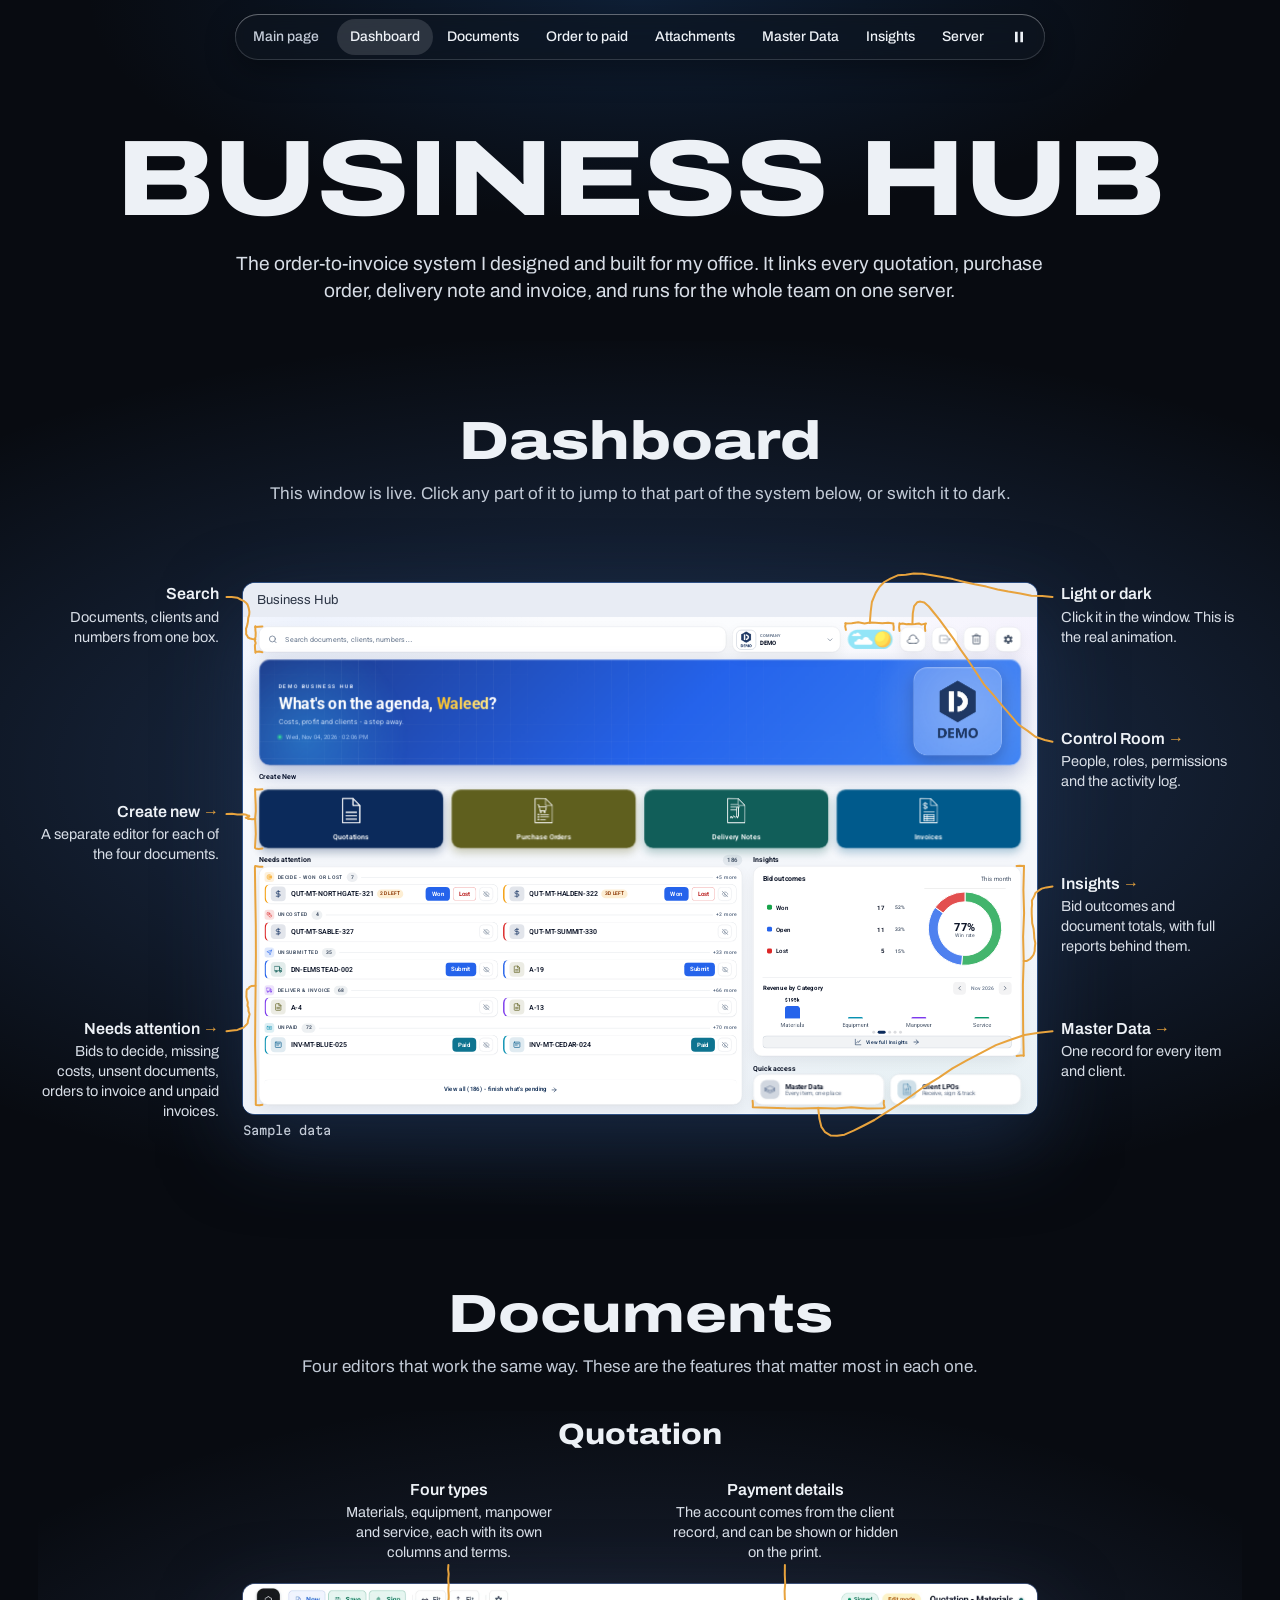
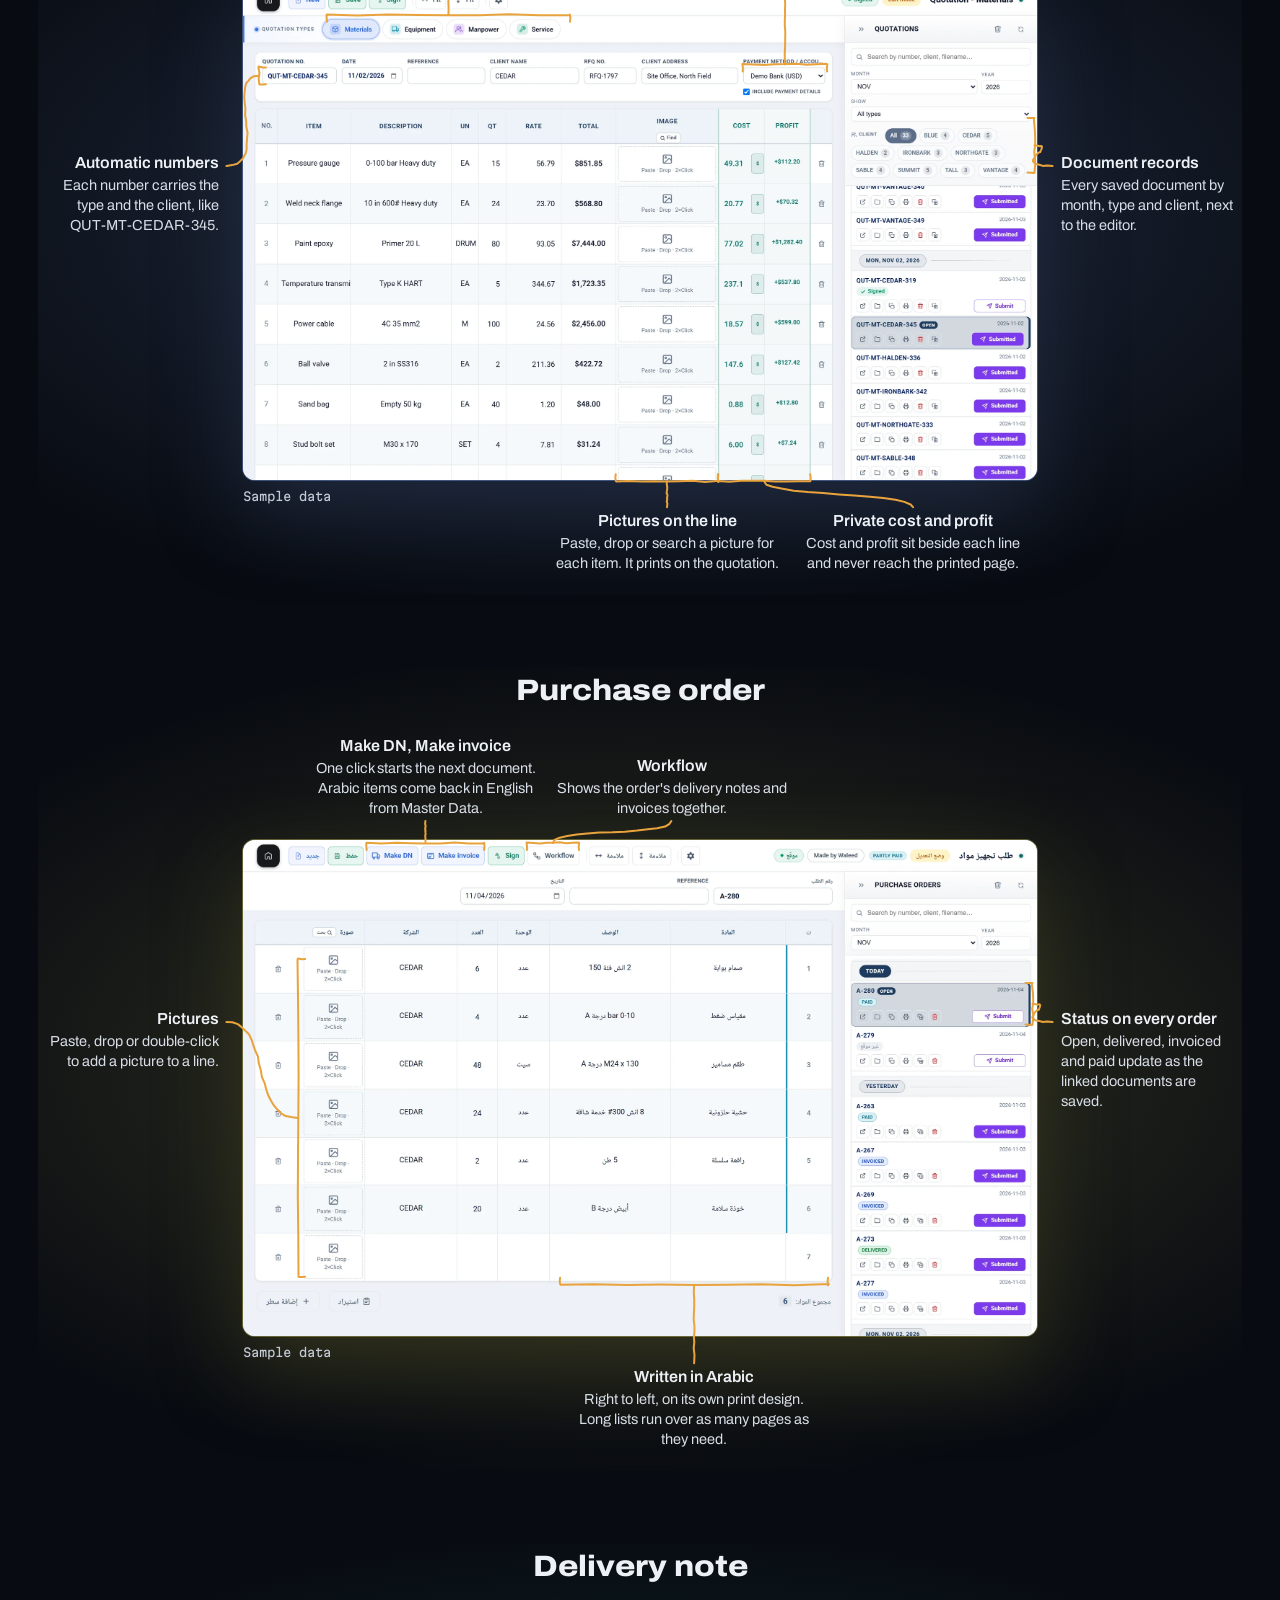
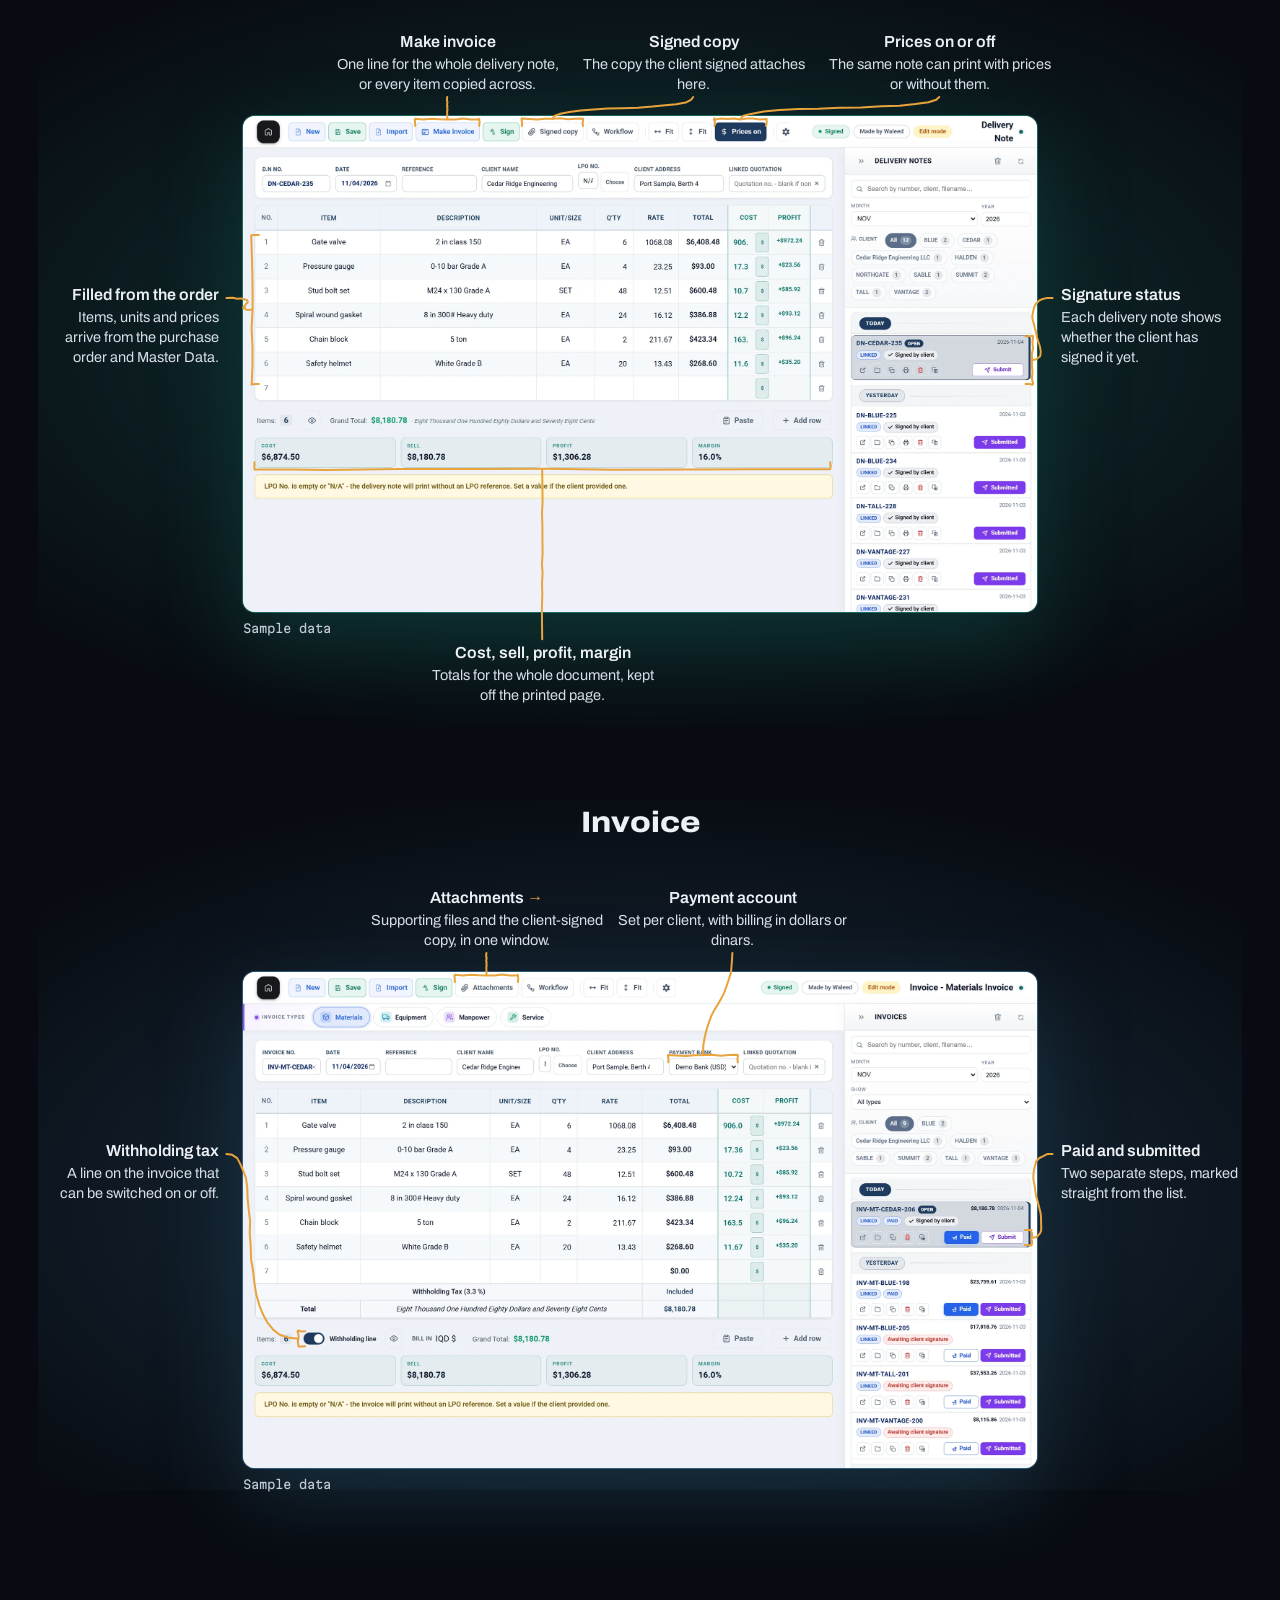
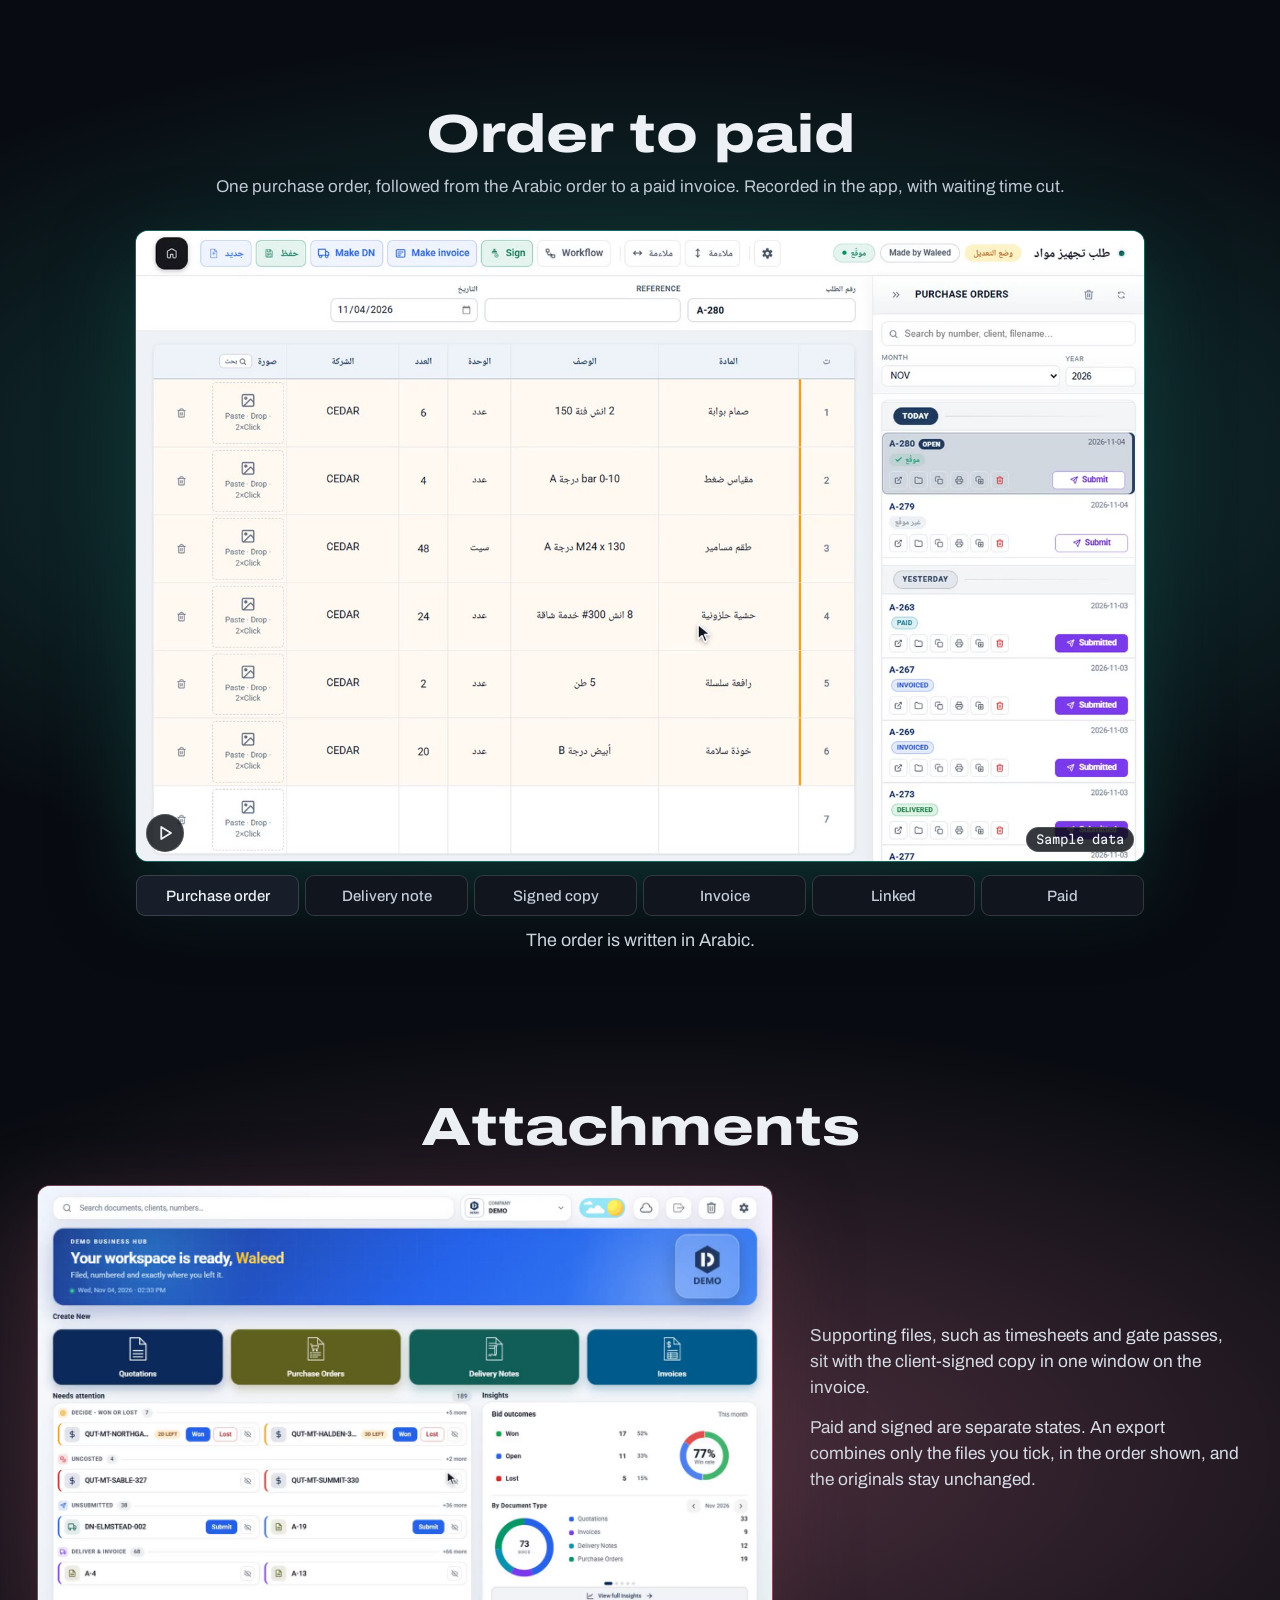
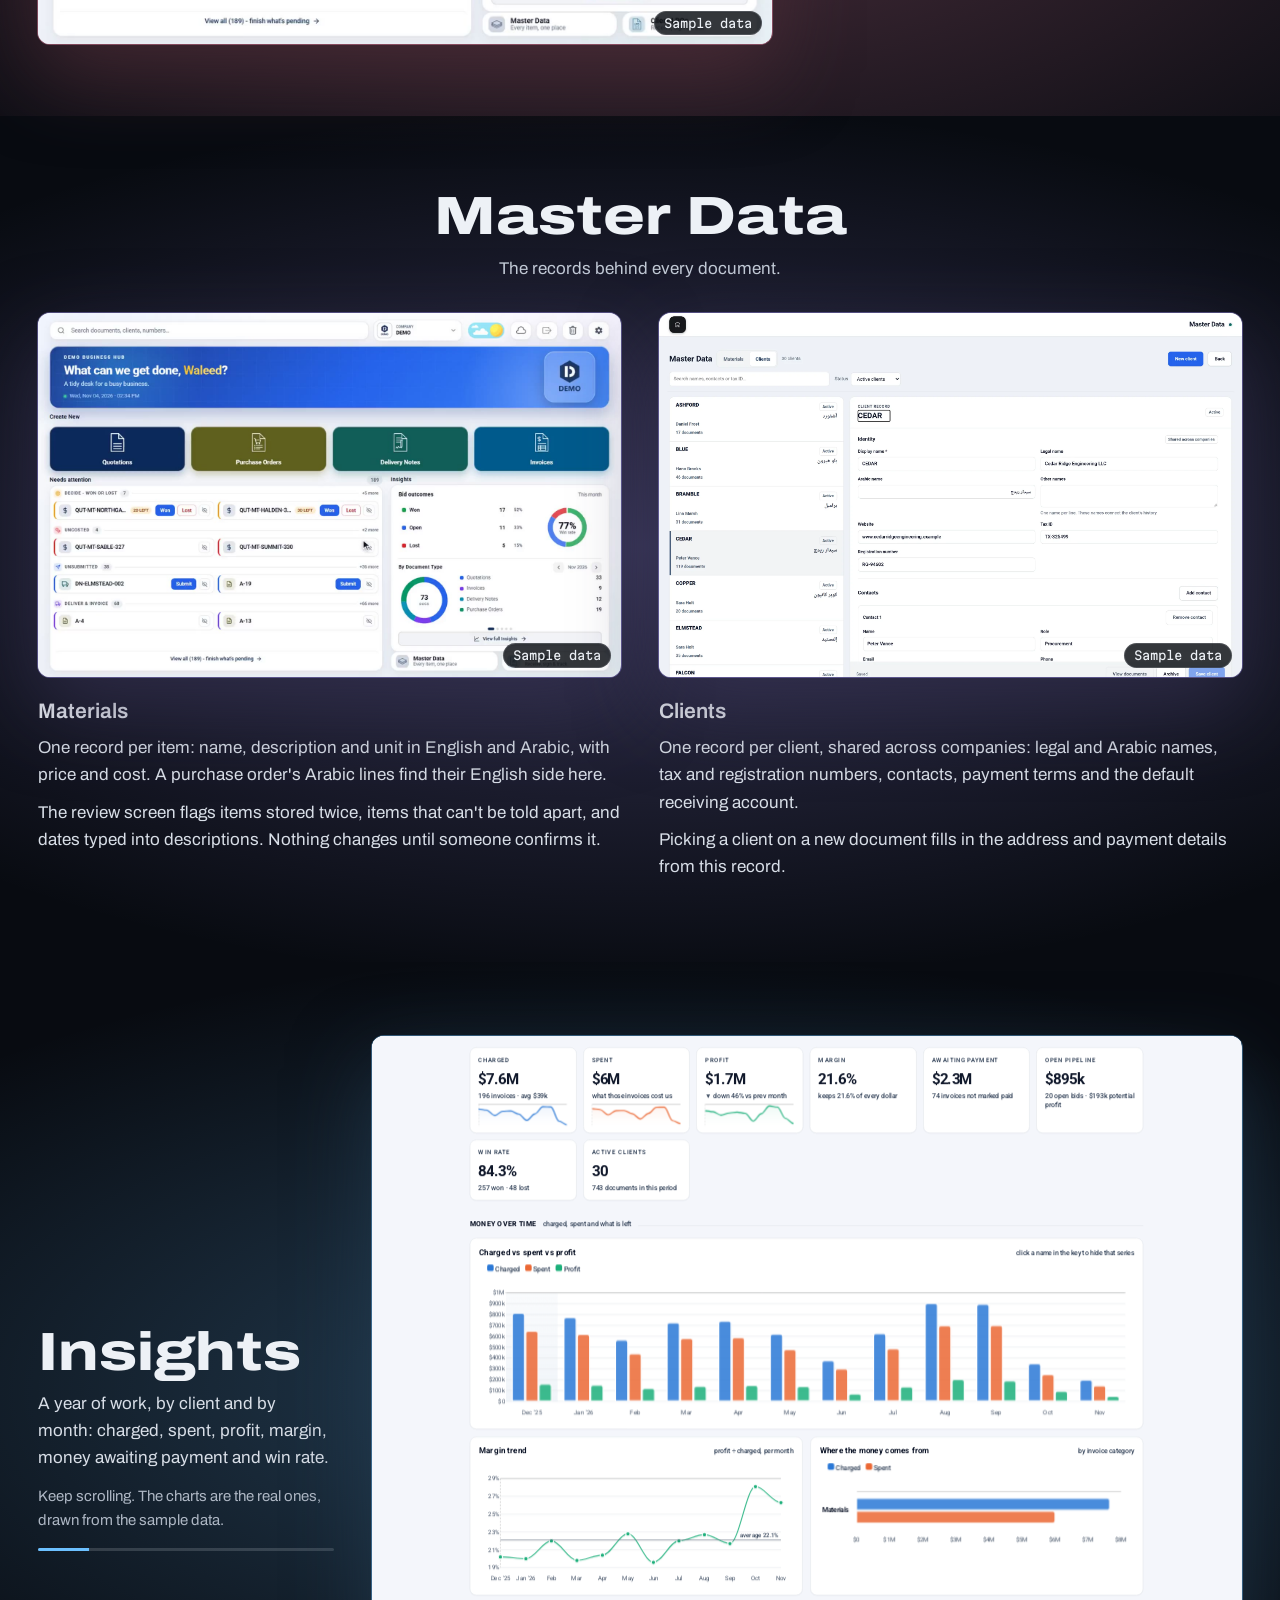
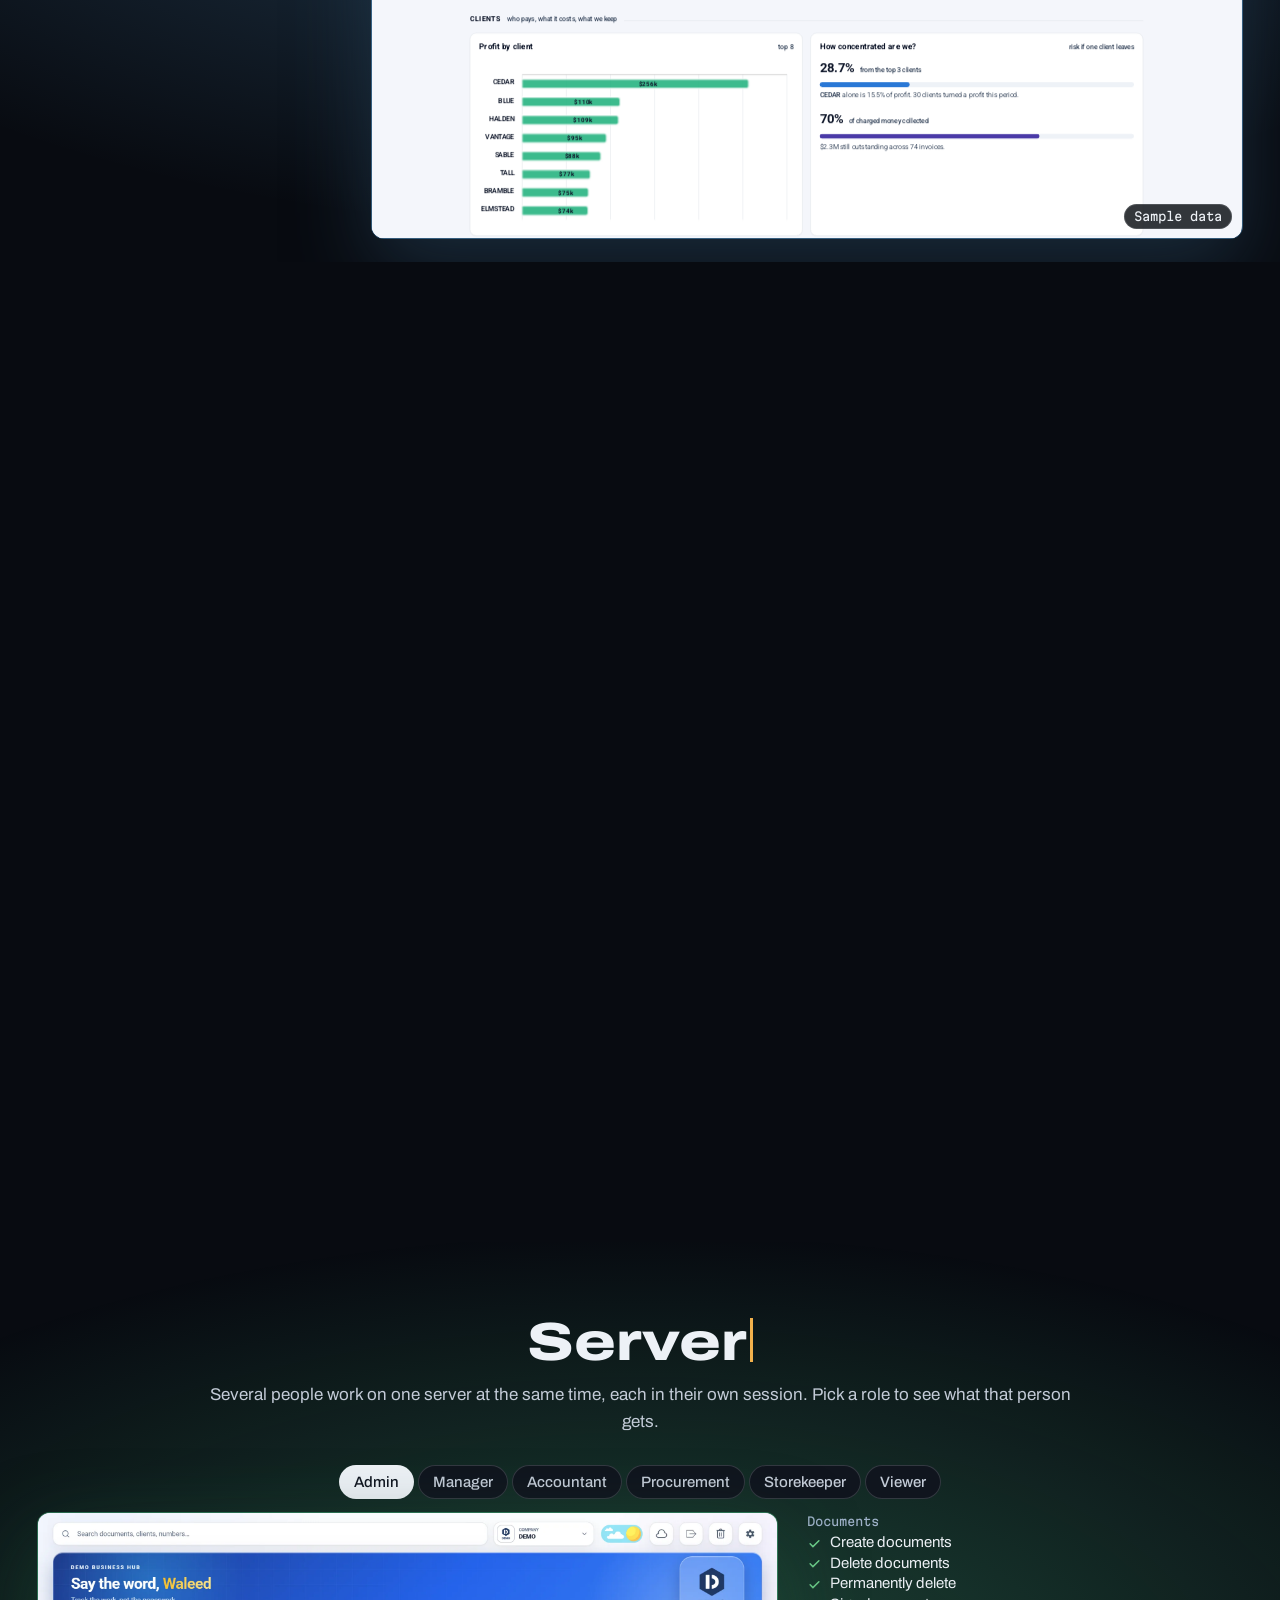
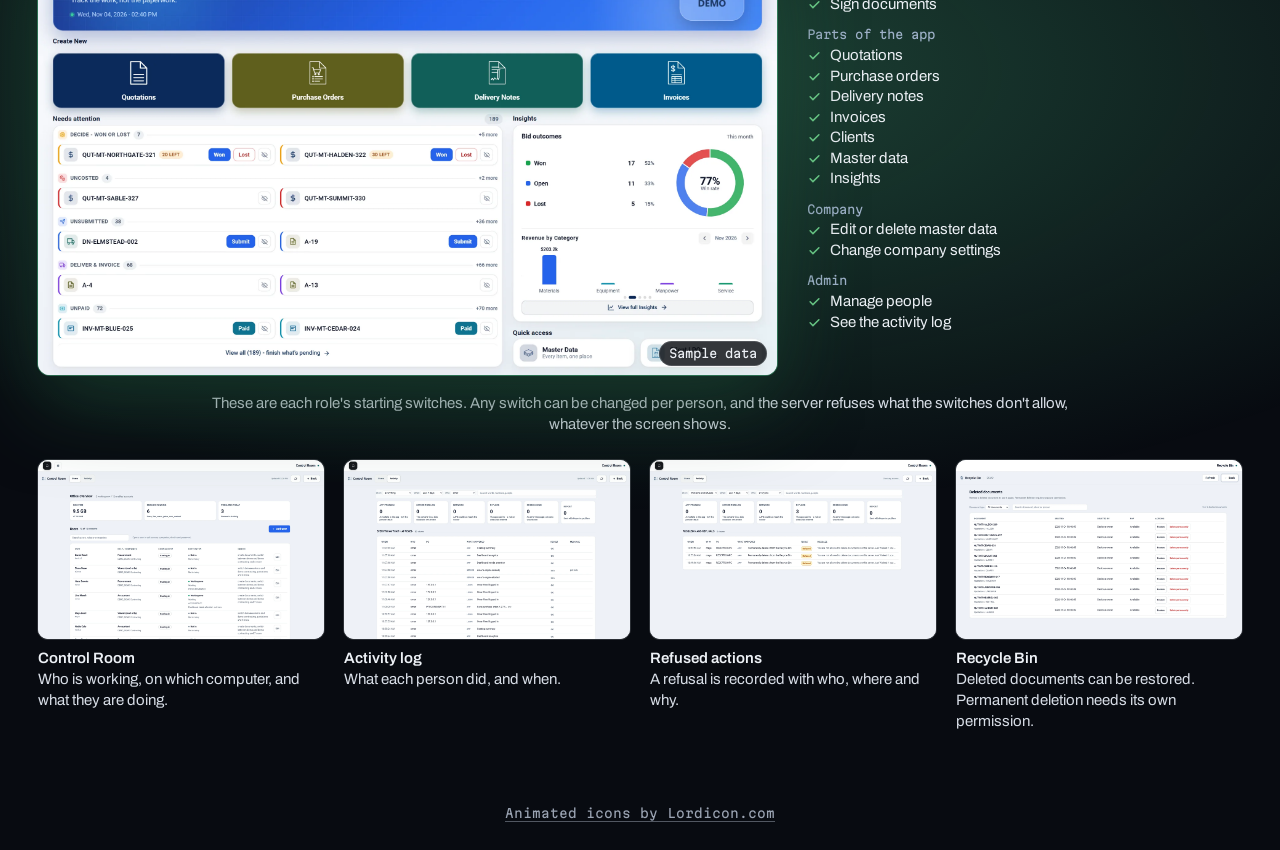
==== commit 899302eb: "Add sitemap and canonical page URLs" ====
--- a/business-hub/index.html
+++ b/business-hub/index.html
@@ -23,6 +23,8 @@
 <link rel="stylesheet" href="../shared/motion.css">
 <link rel="icon" href="../shared/favicon.svg" type="image/svg+xml">
 <link rel="apple-touch-icon" href="../shared/favicon.svg">
+<link rel="canonical" href="https://waleedhamid.me/business-hub/">
+<meta property="og:url" content="https://waleedhamid.me/business-hub/">
 </head>
 <body>
 <nav id="nav" aria-label="Business Hub sections">
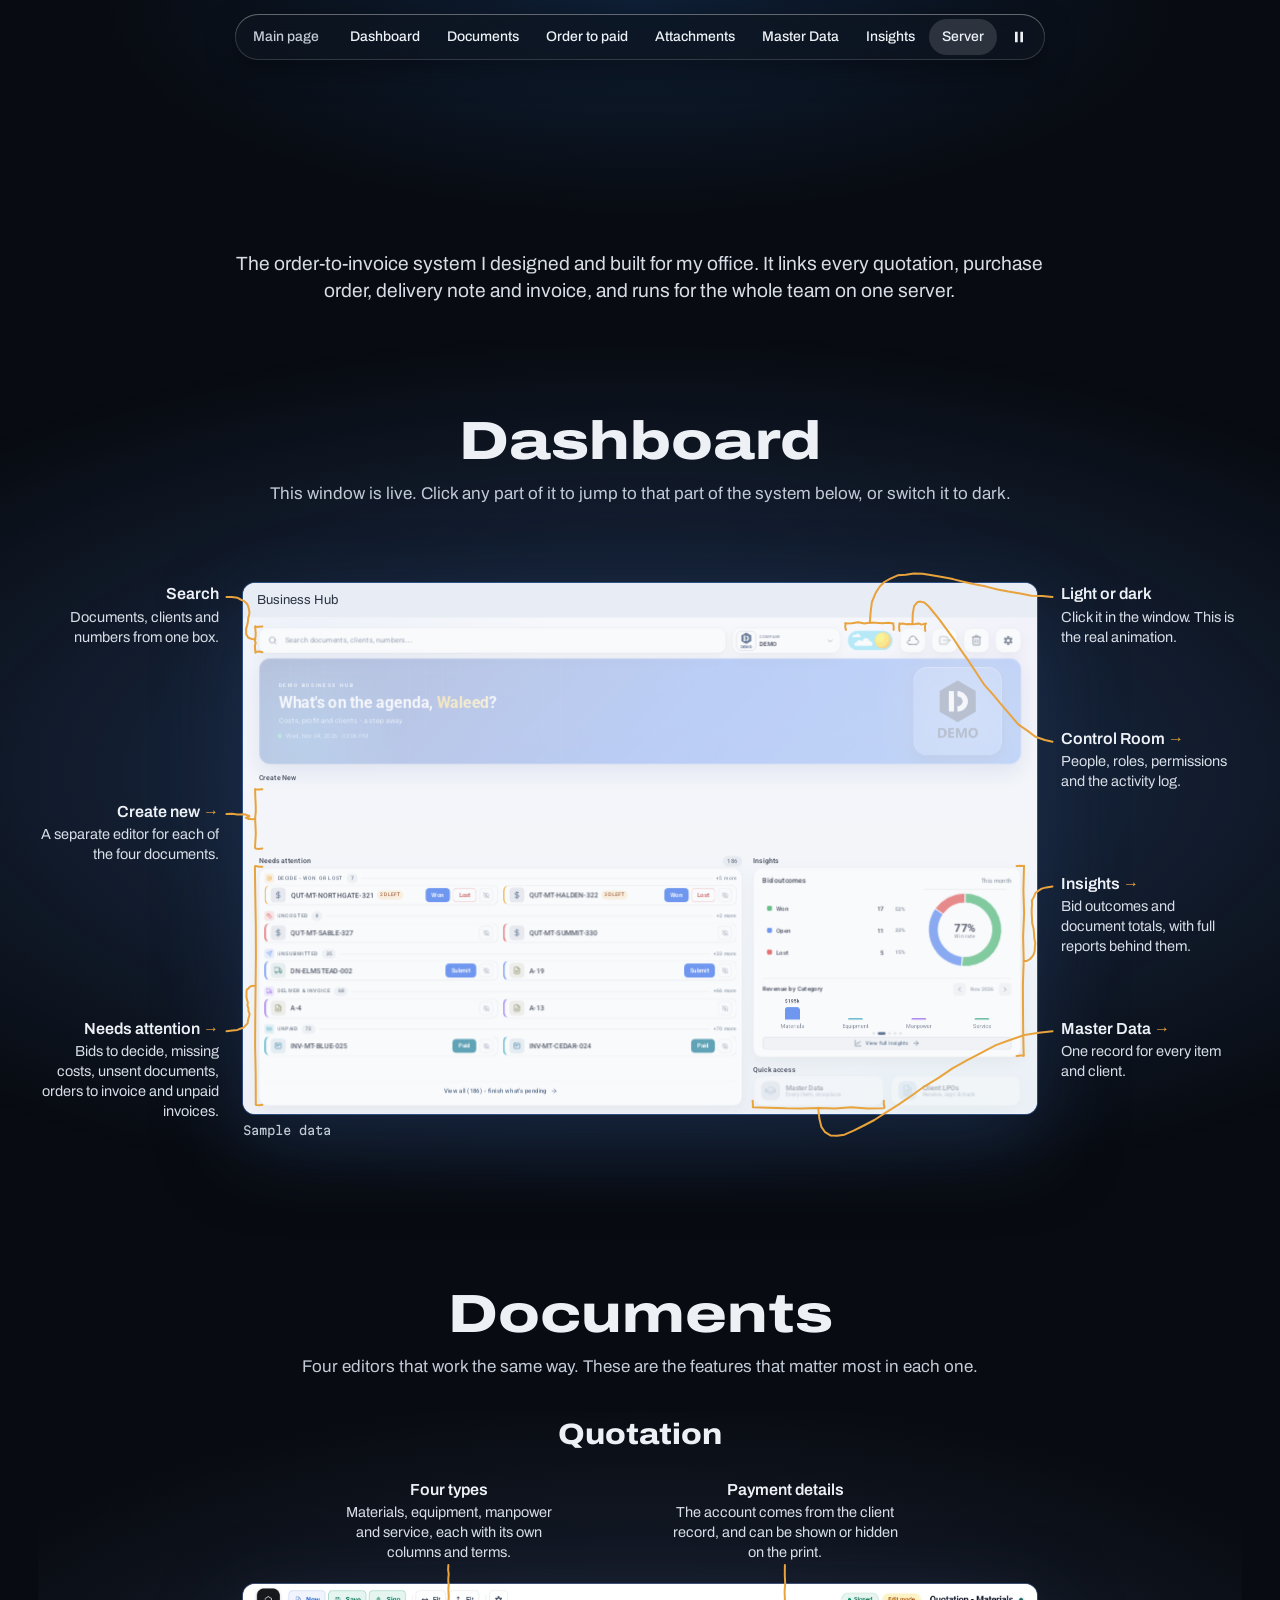
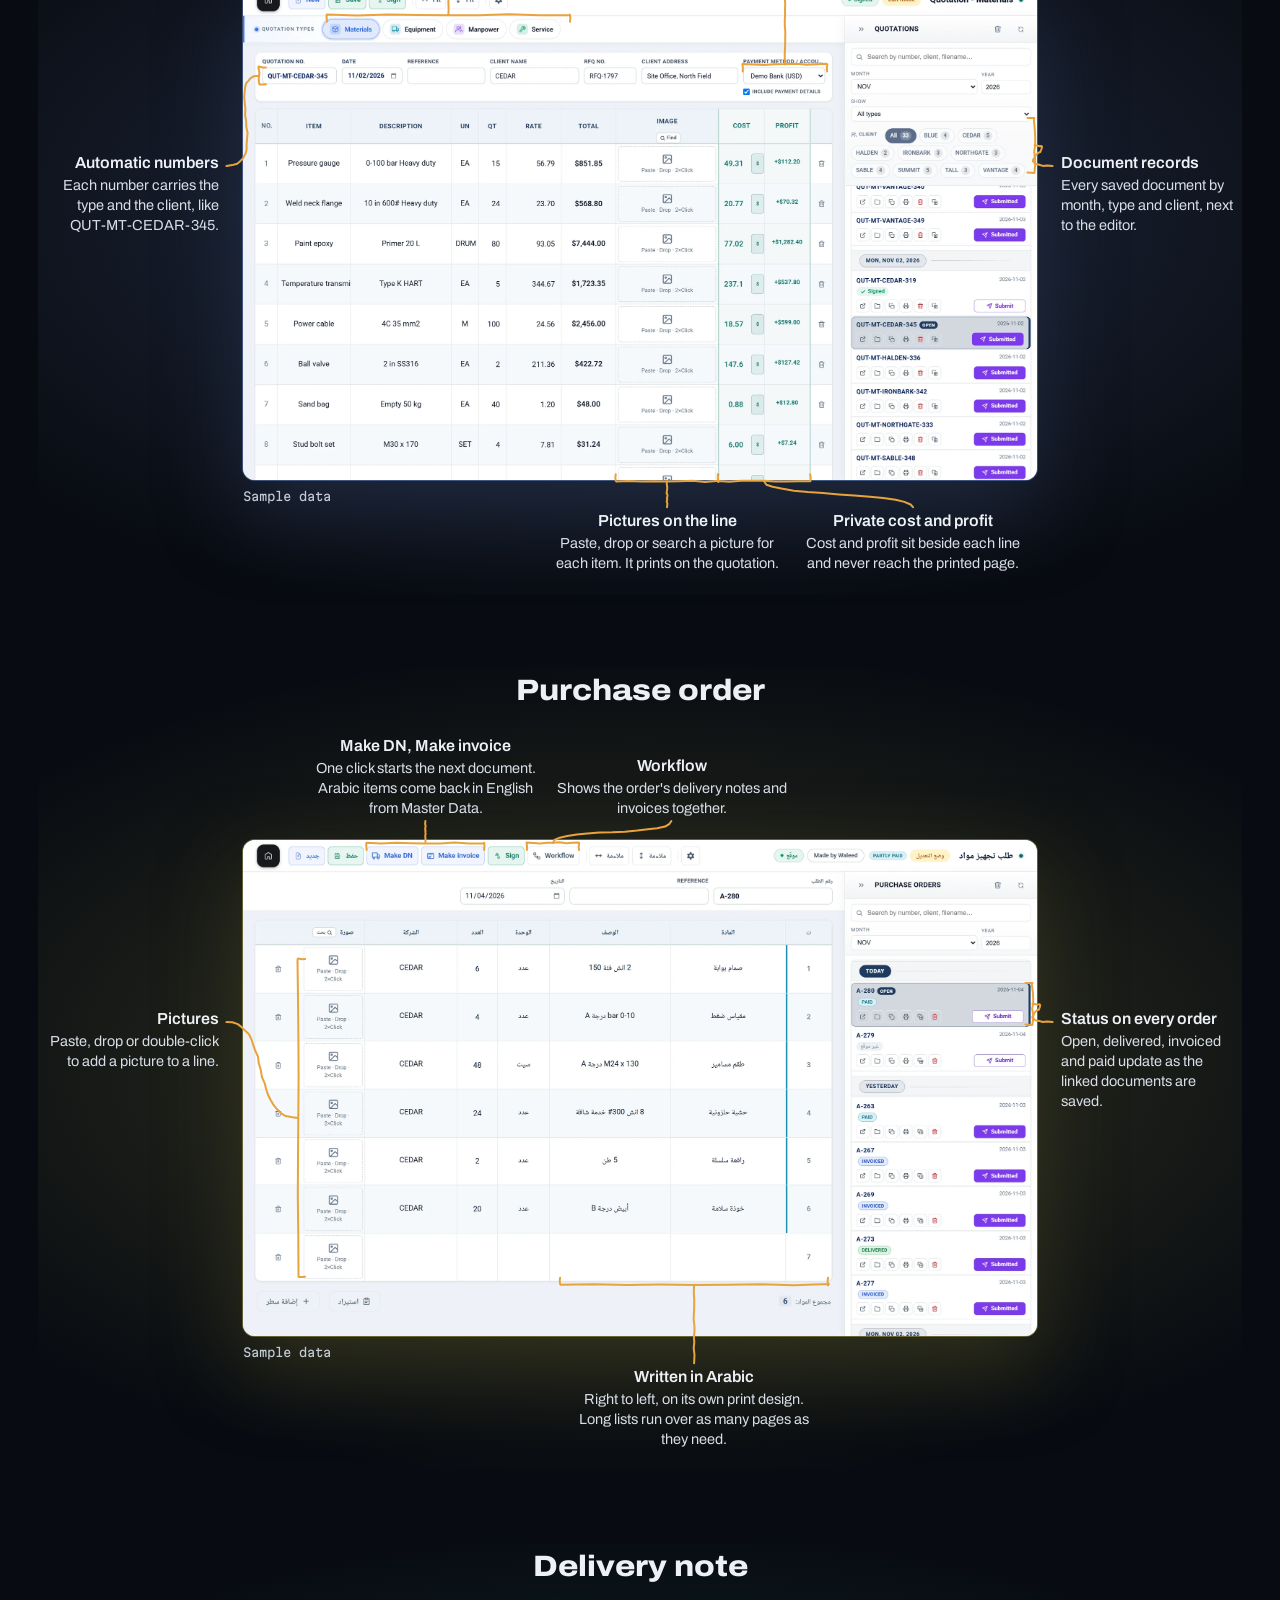
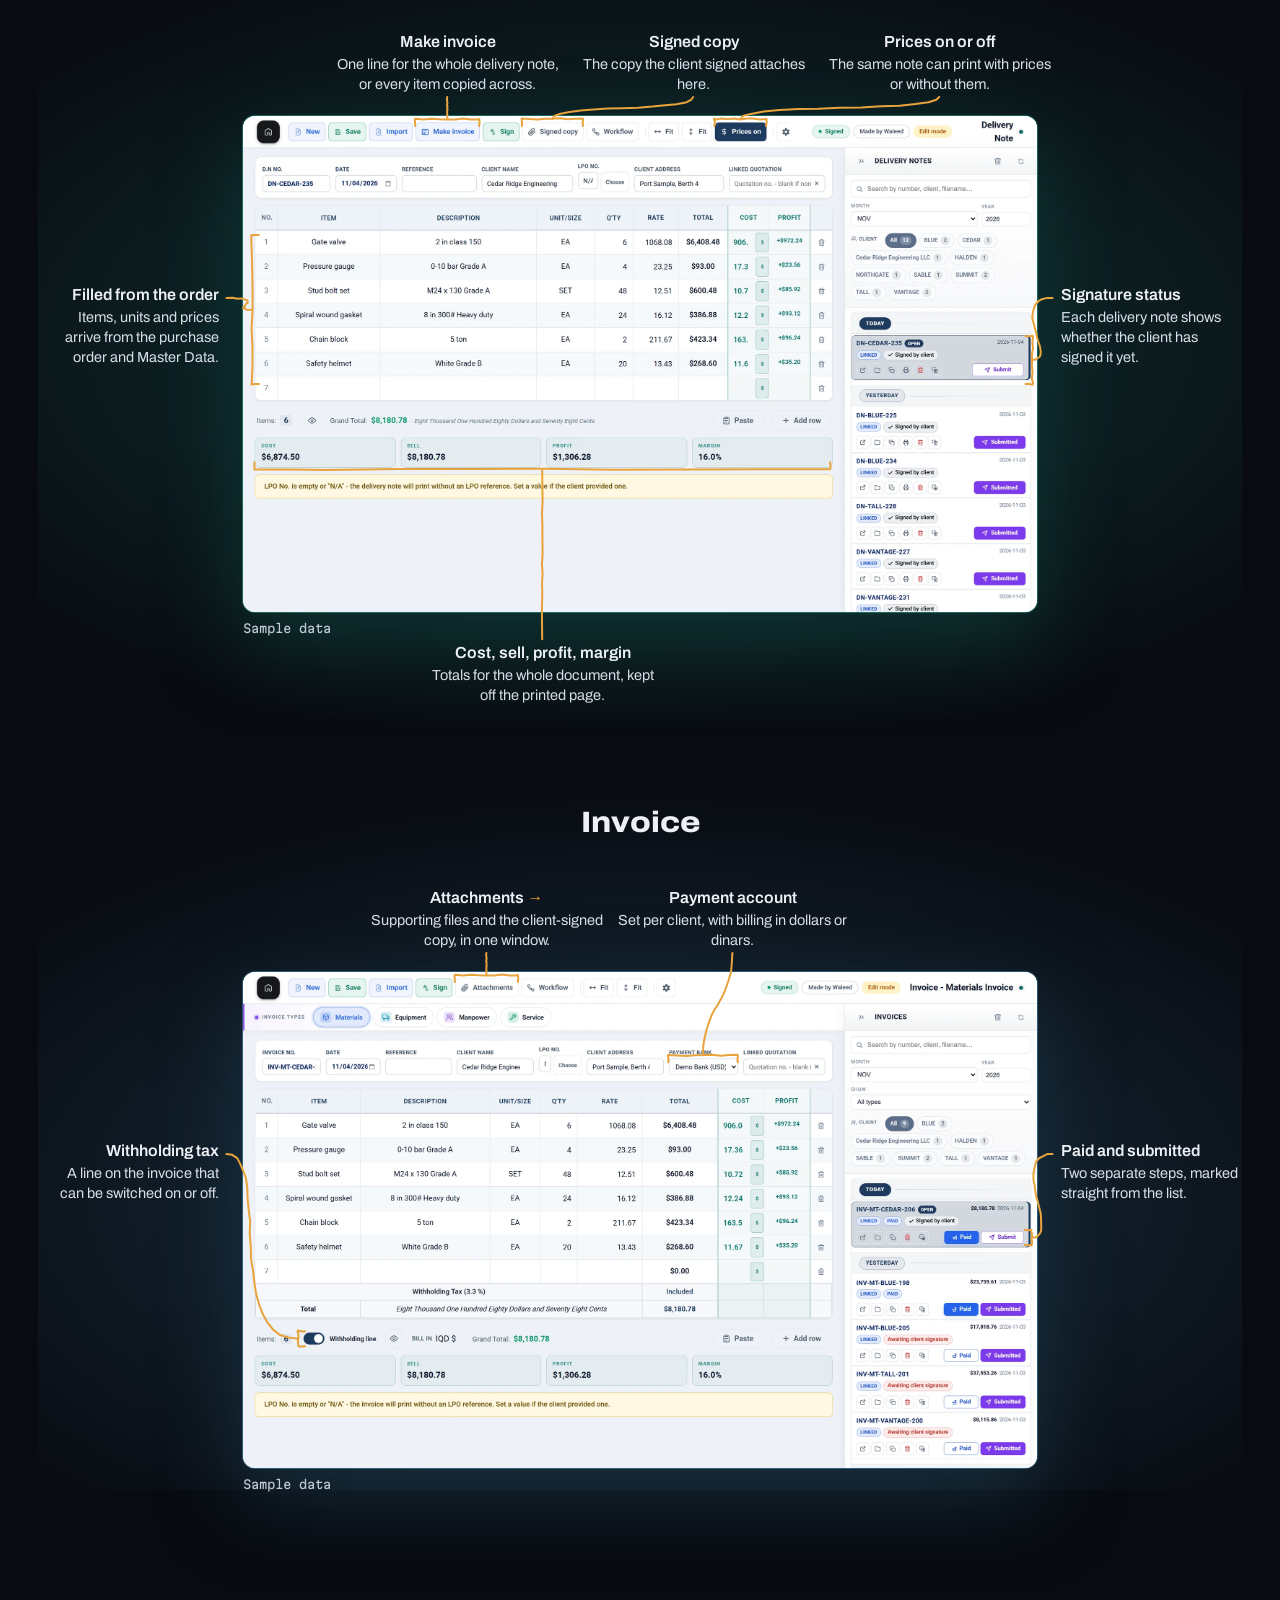
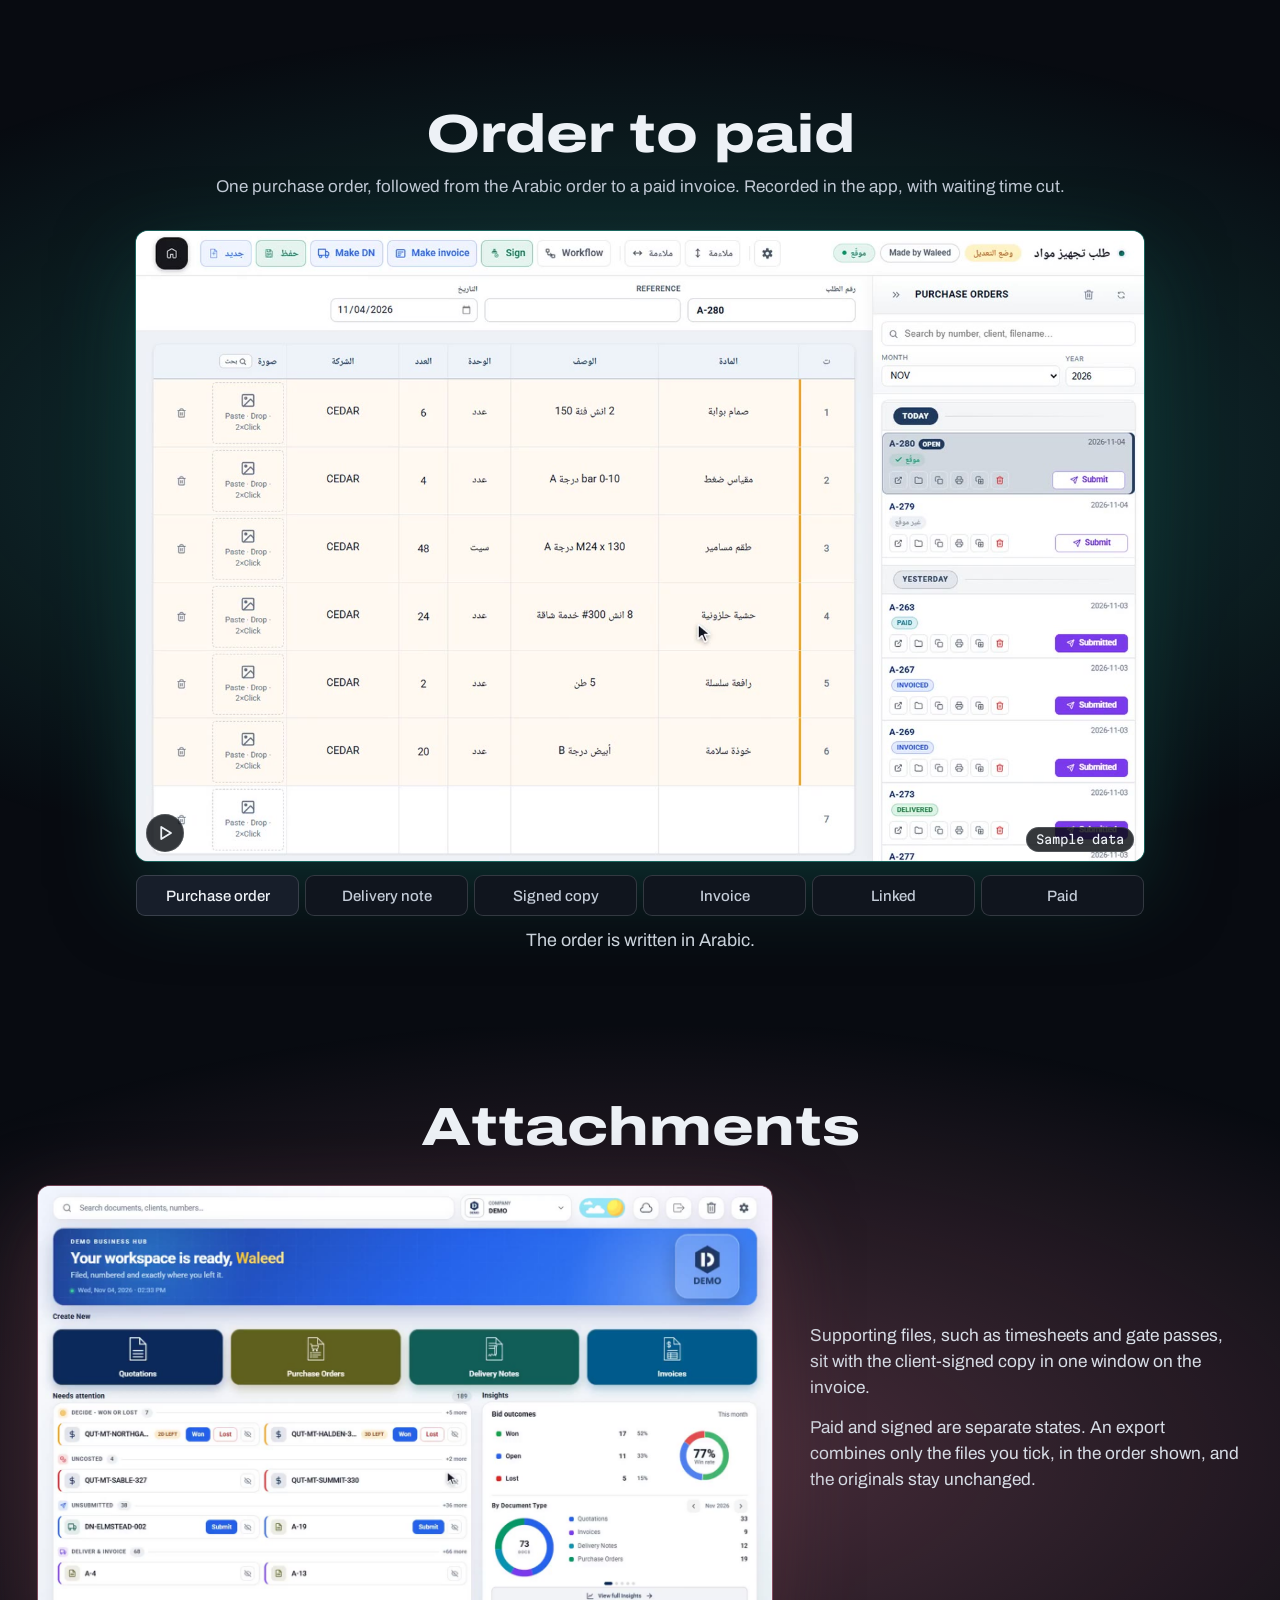
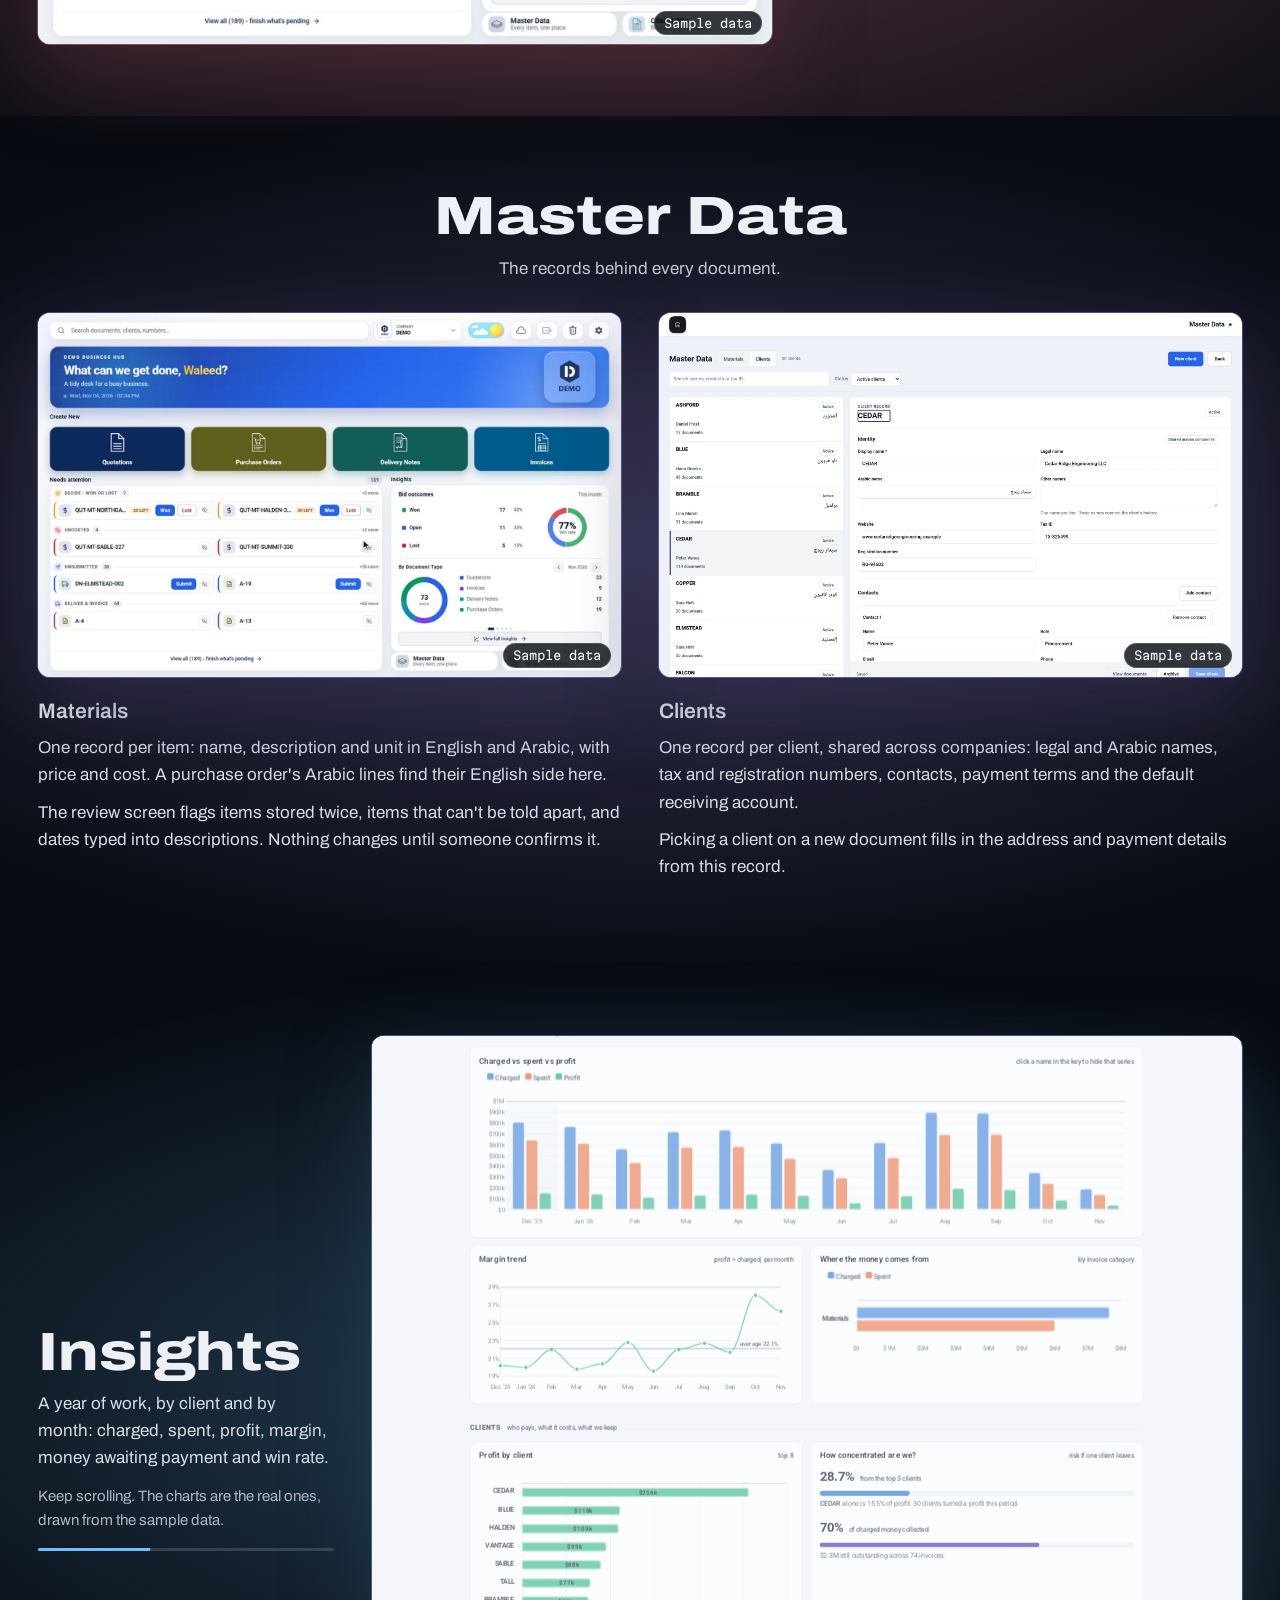
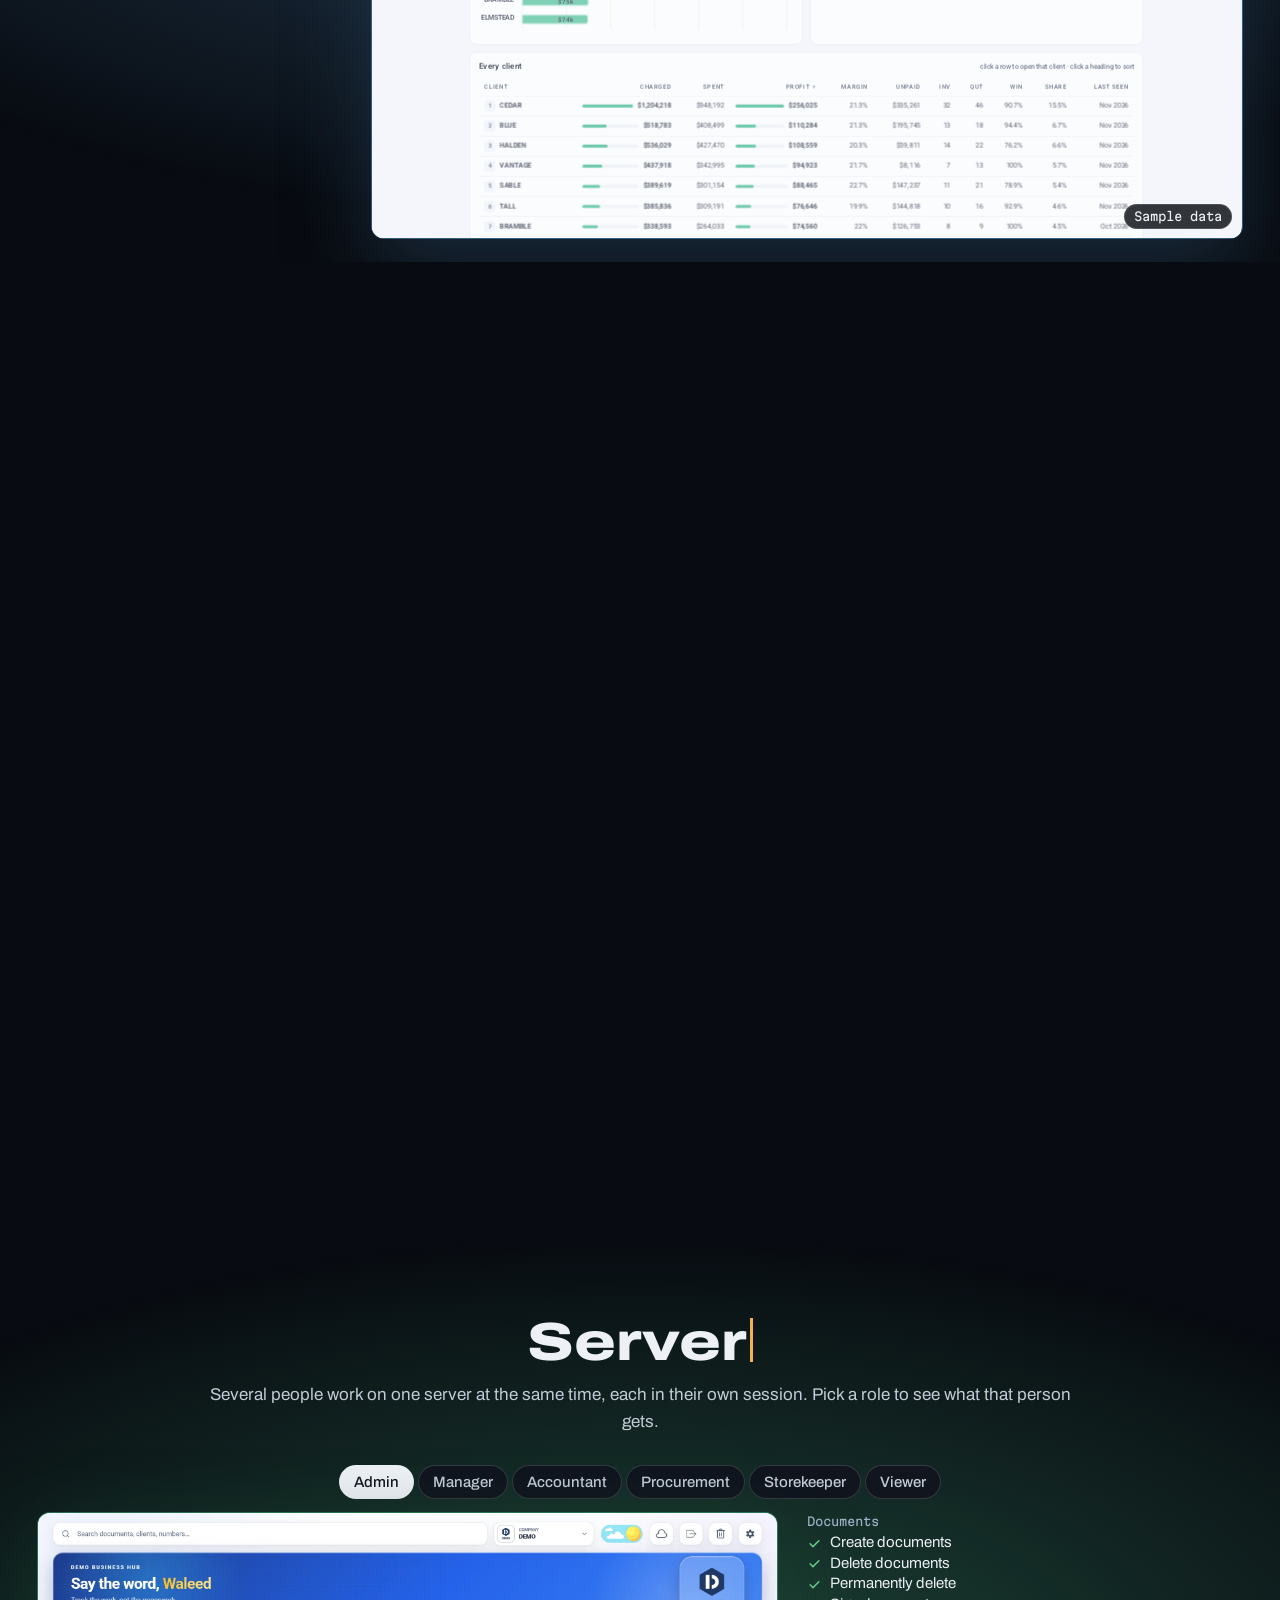
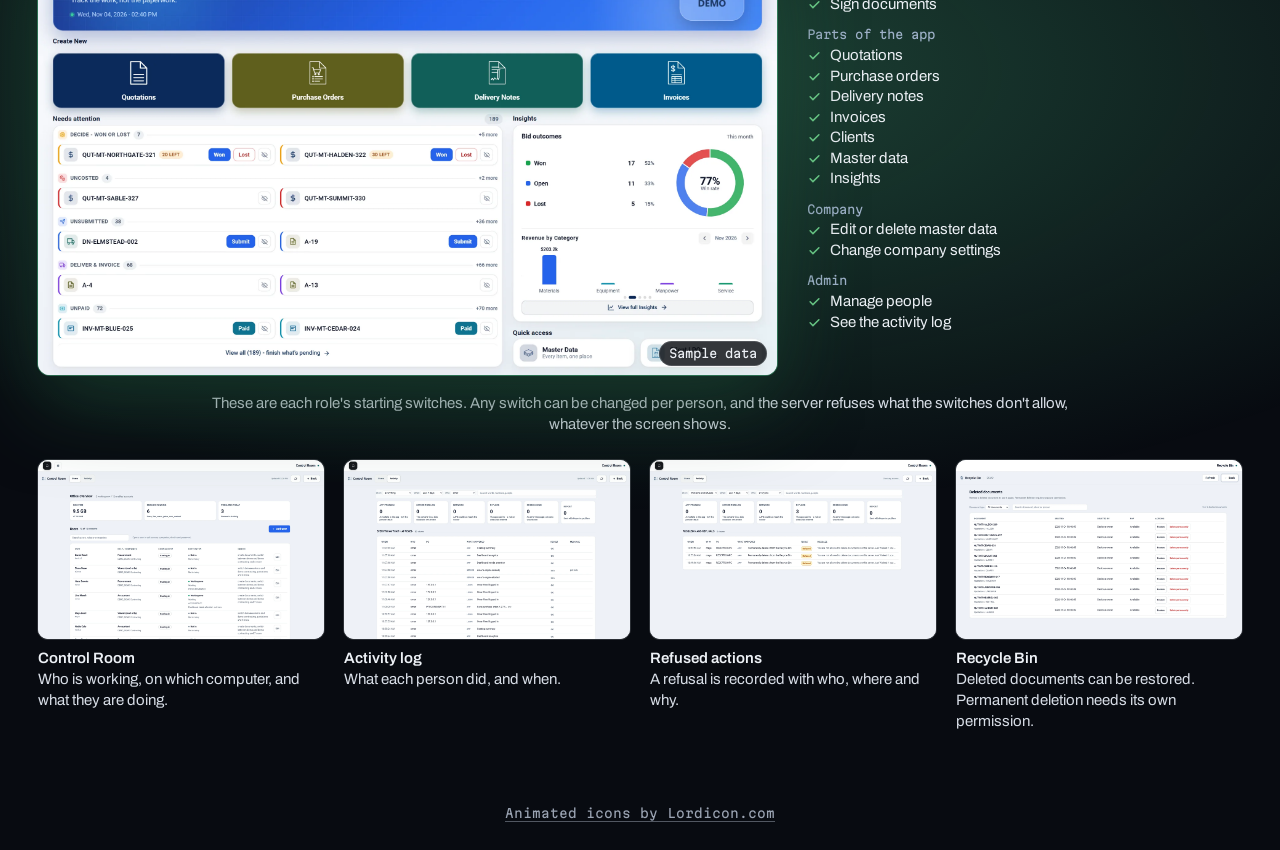
==== commit 4a79f049: "Provide PNG icons for search and Apple devices" ====
--- a/business-hub/index.html
+++ b/business-hub/index.html
@@ -21,8 +21,8 @@
 <link rel="stylesheet" href="../shared/phone.css">
 <link rel="stylesheet" href="page.css">
 <link rel="stylesheet" href="../shared/motion.css">
-<link rel="icon" href="../shared/favicon.svg" type="image/svg+xml">
-<link rel="apple-touch-icon" href="../shared/favicon.svg">
+<link rel="icon" href="../shared/favicon.png" type="image/png" sizes="192x192">
+<link rel="apple-touch-icon" href="../shared/apple-touch-icon.png" sizes="180x180">
 <link rel="canonical" href="https://waleedhamid.me/business-hub/">
 <meta property="og:url" content="https://waleedhamid.me/business-hub/">
 </head>
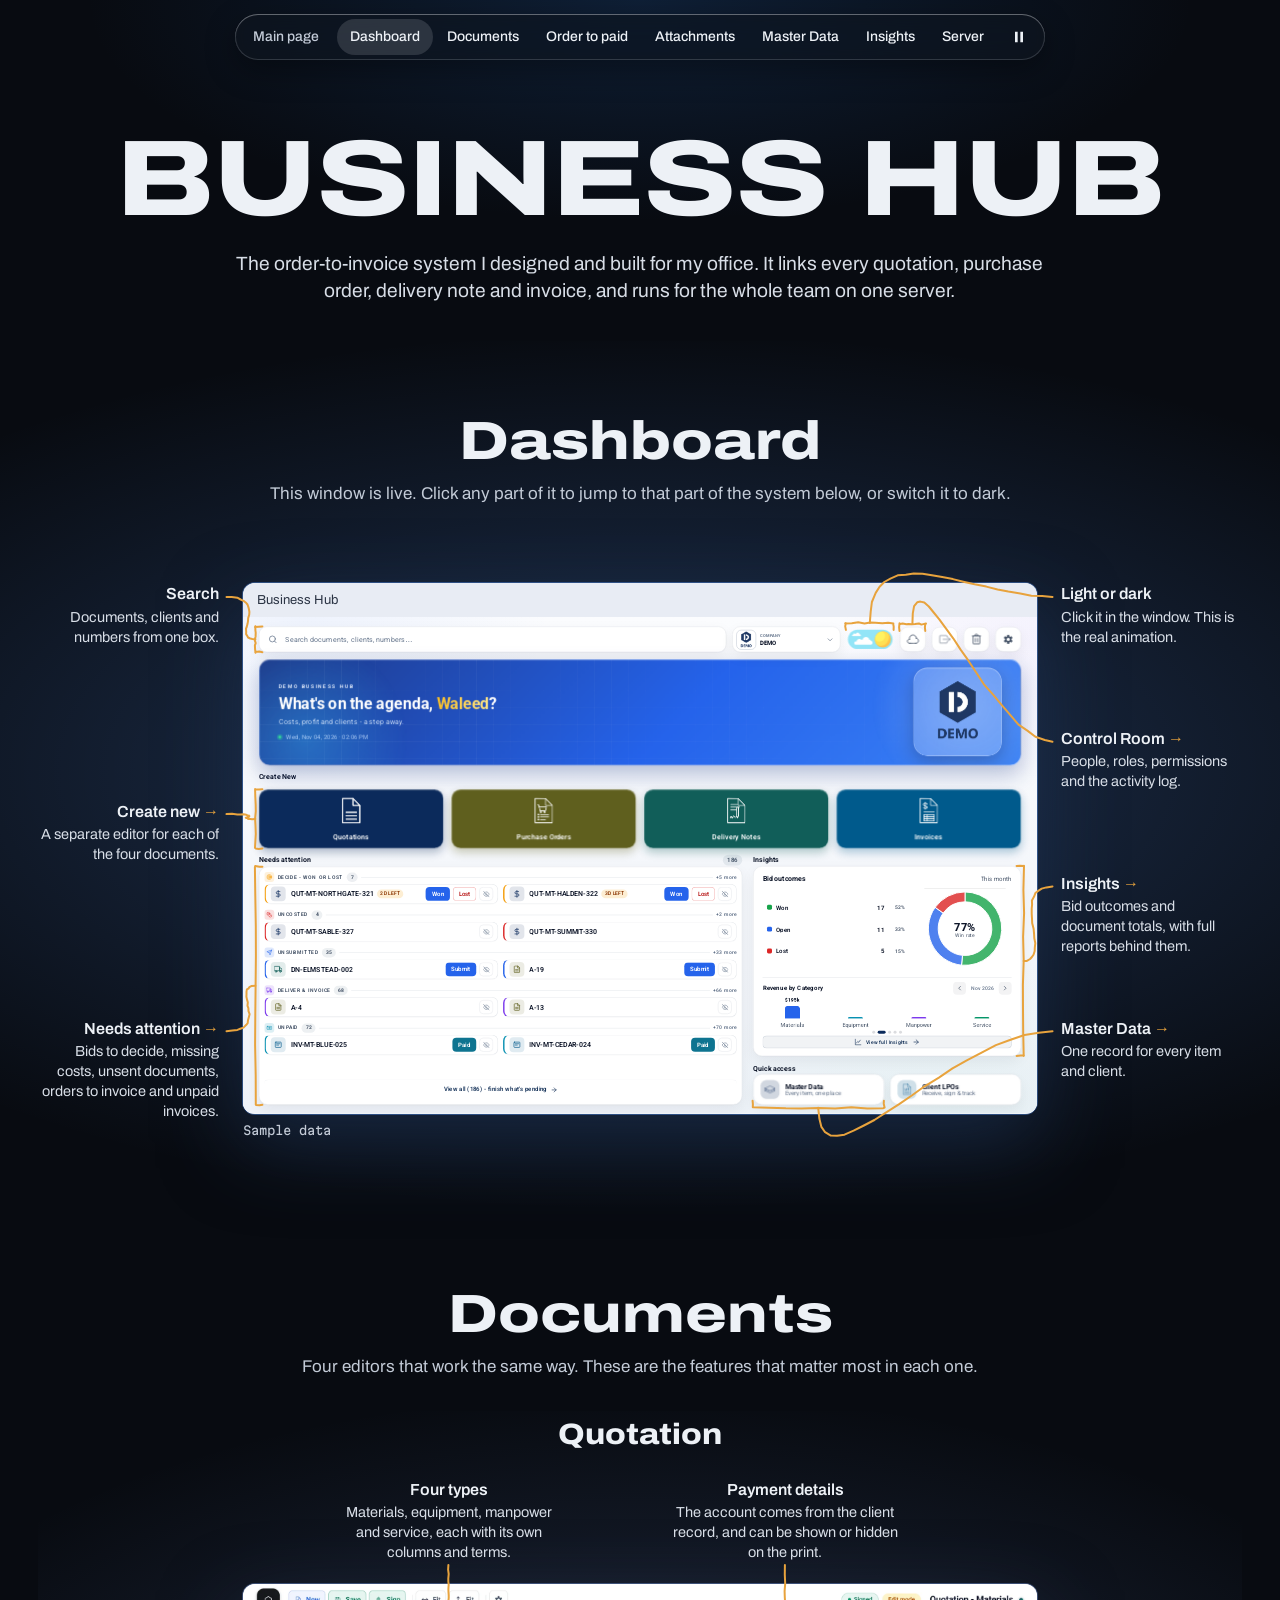
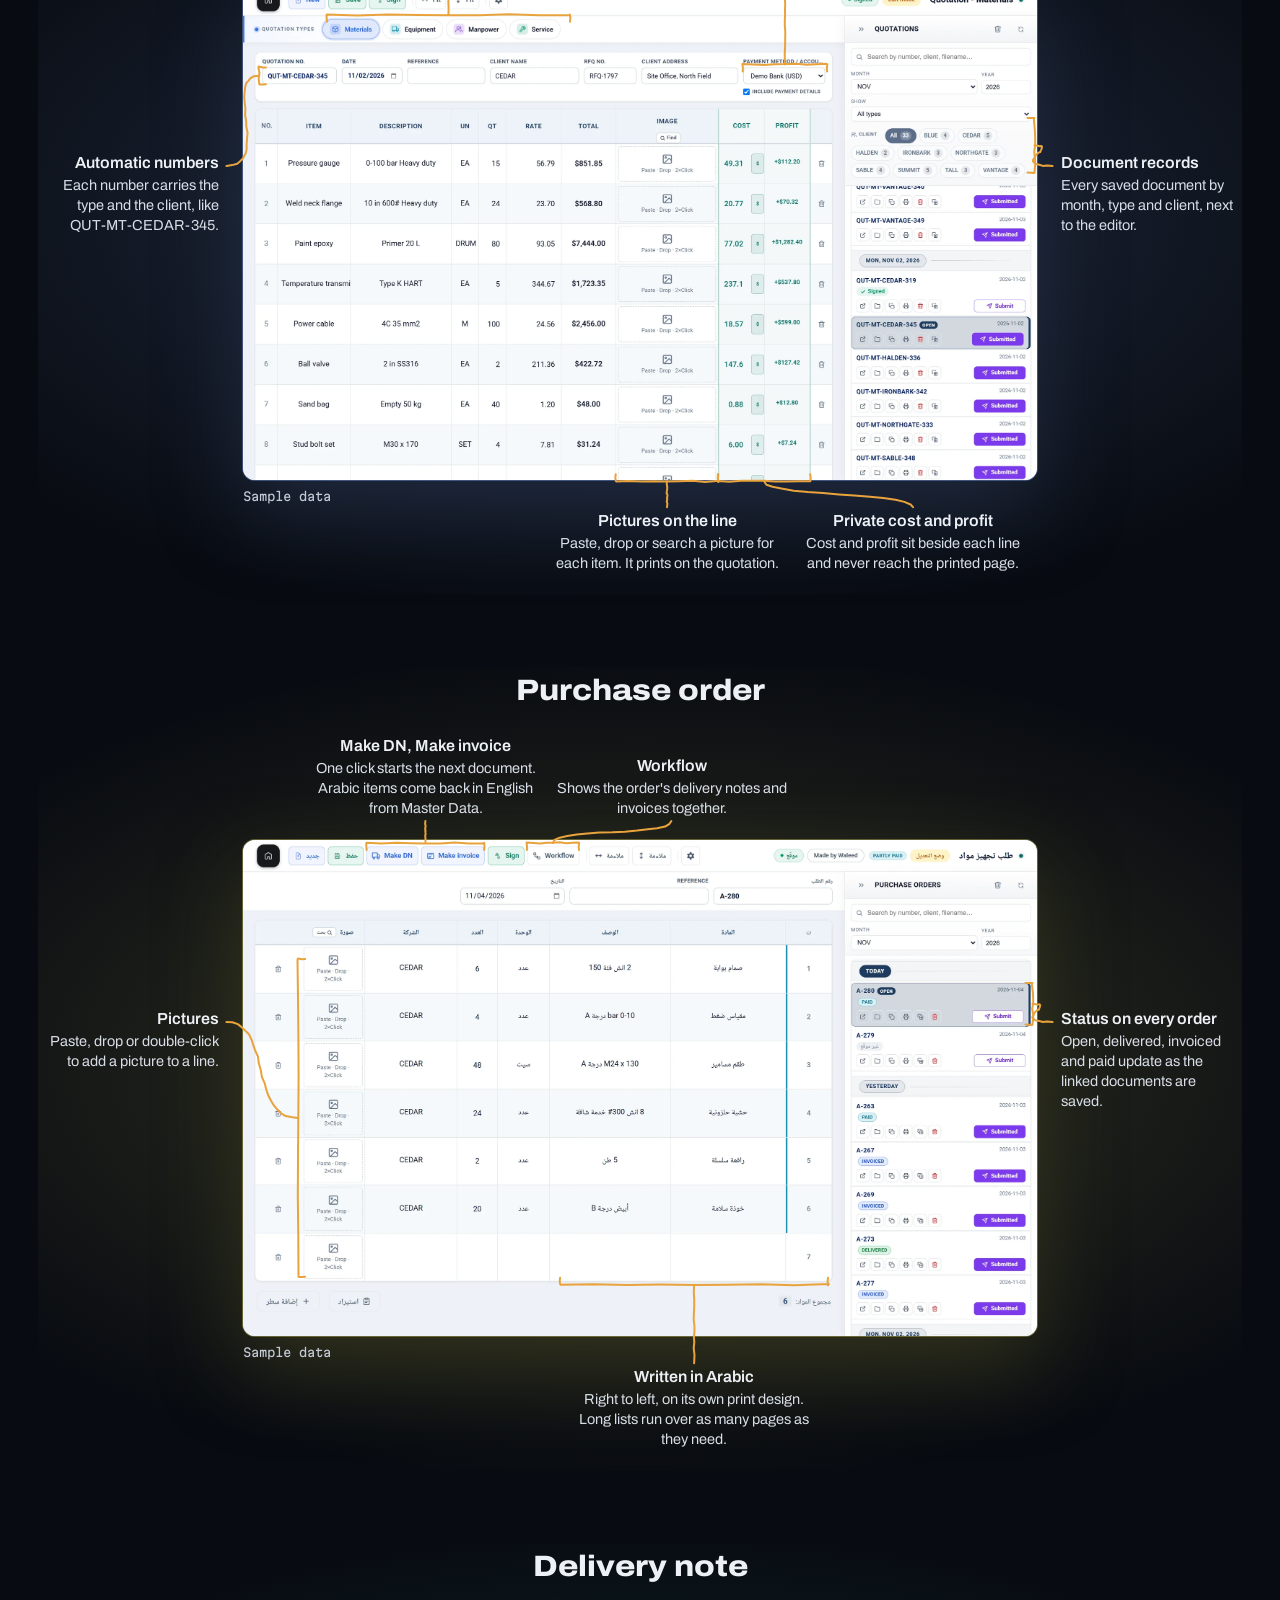
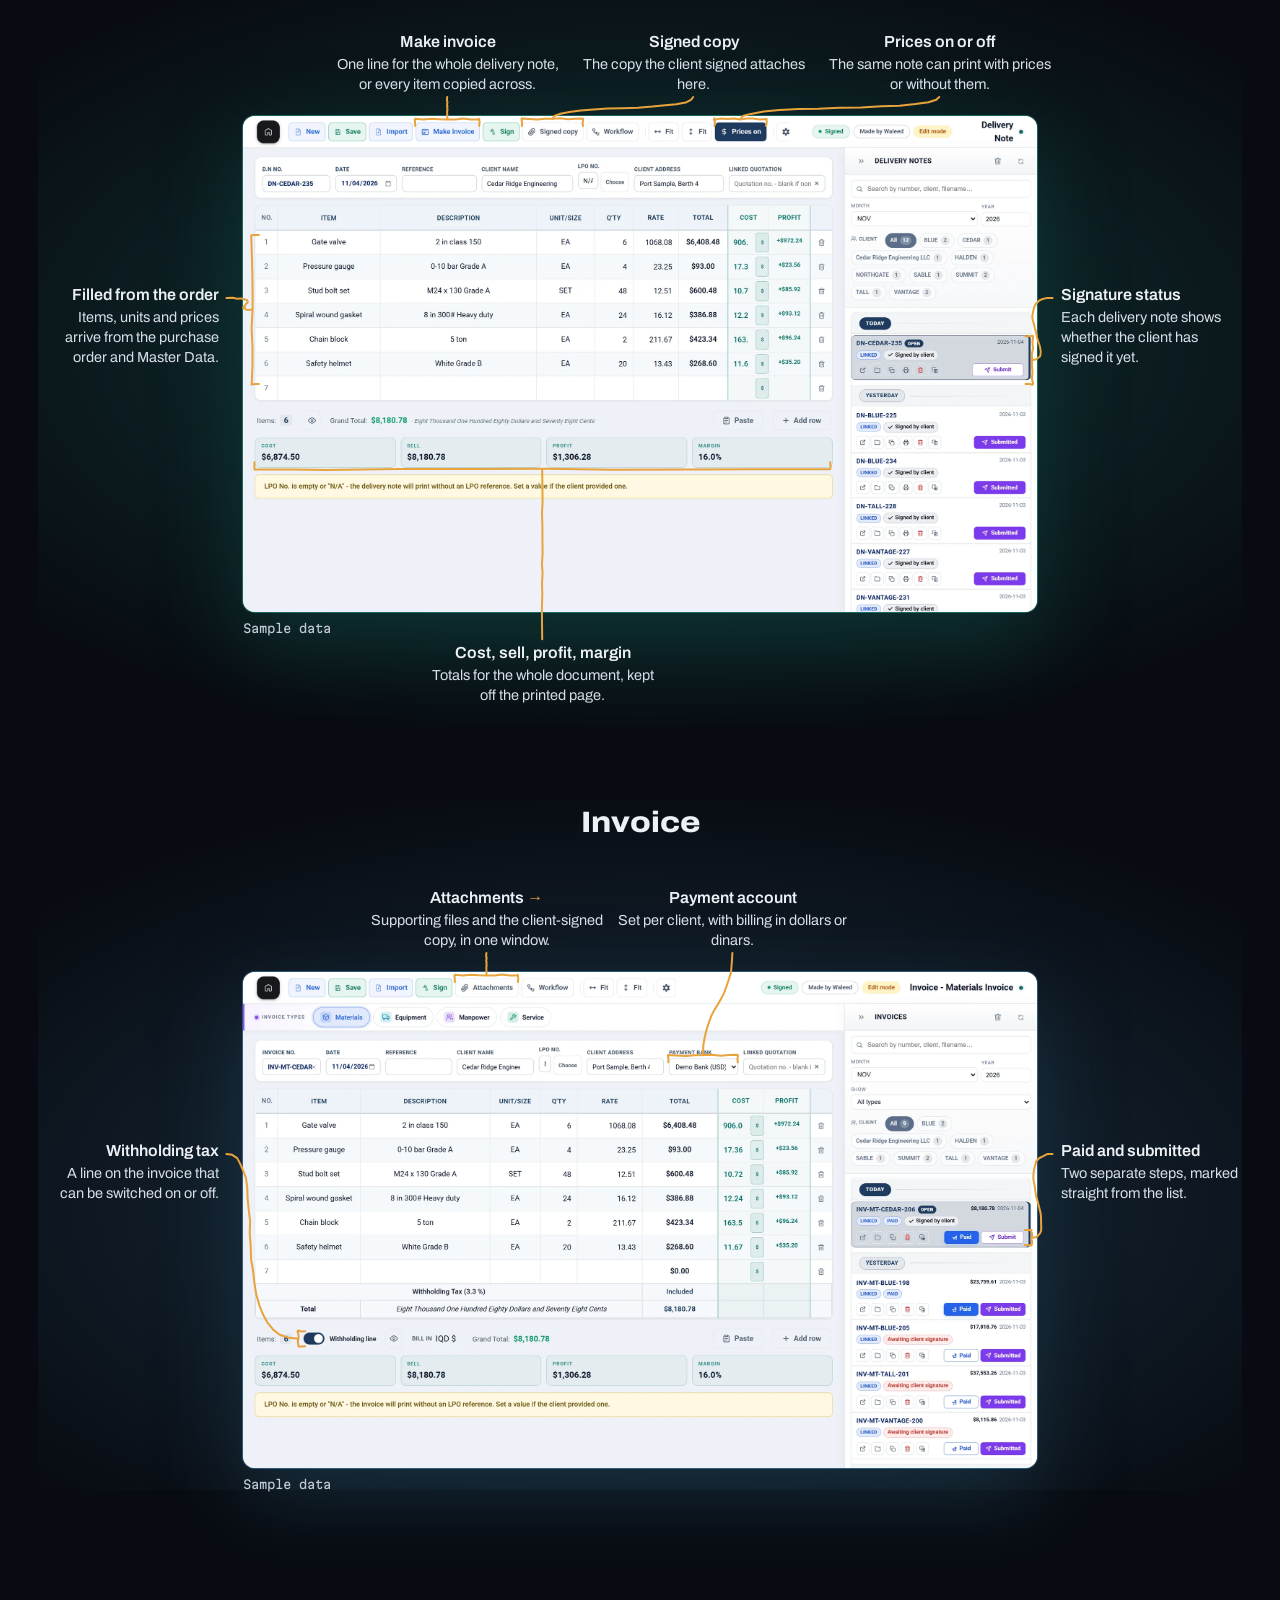
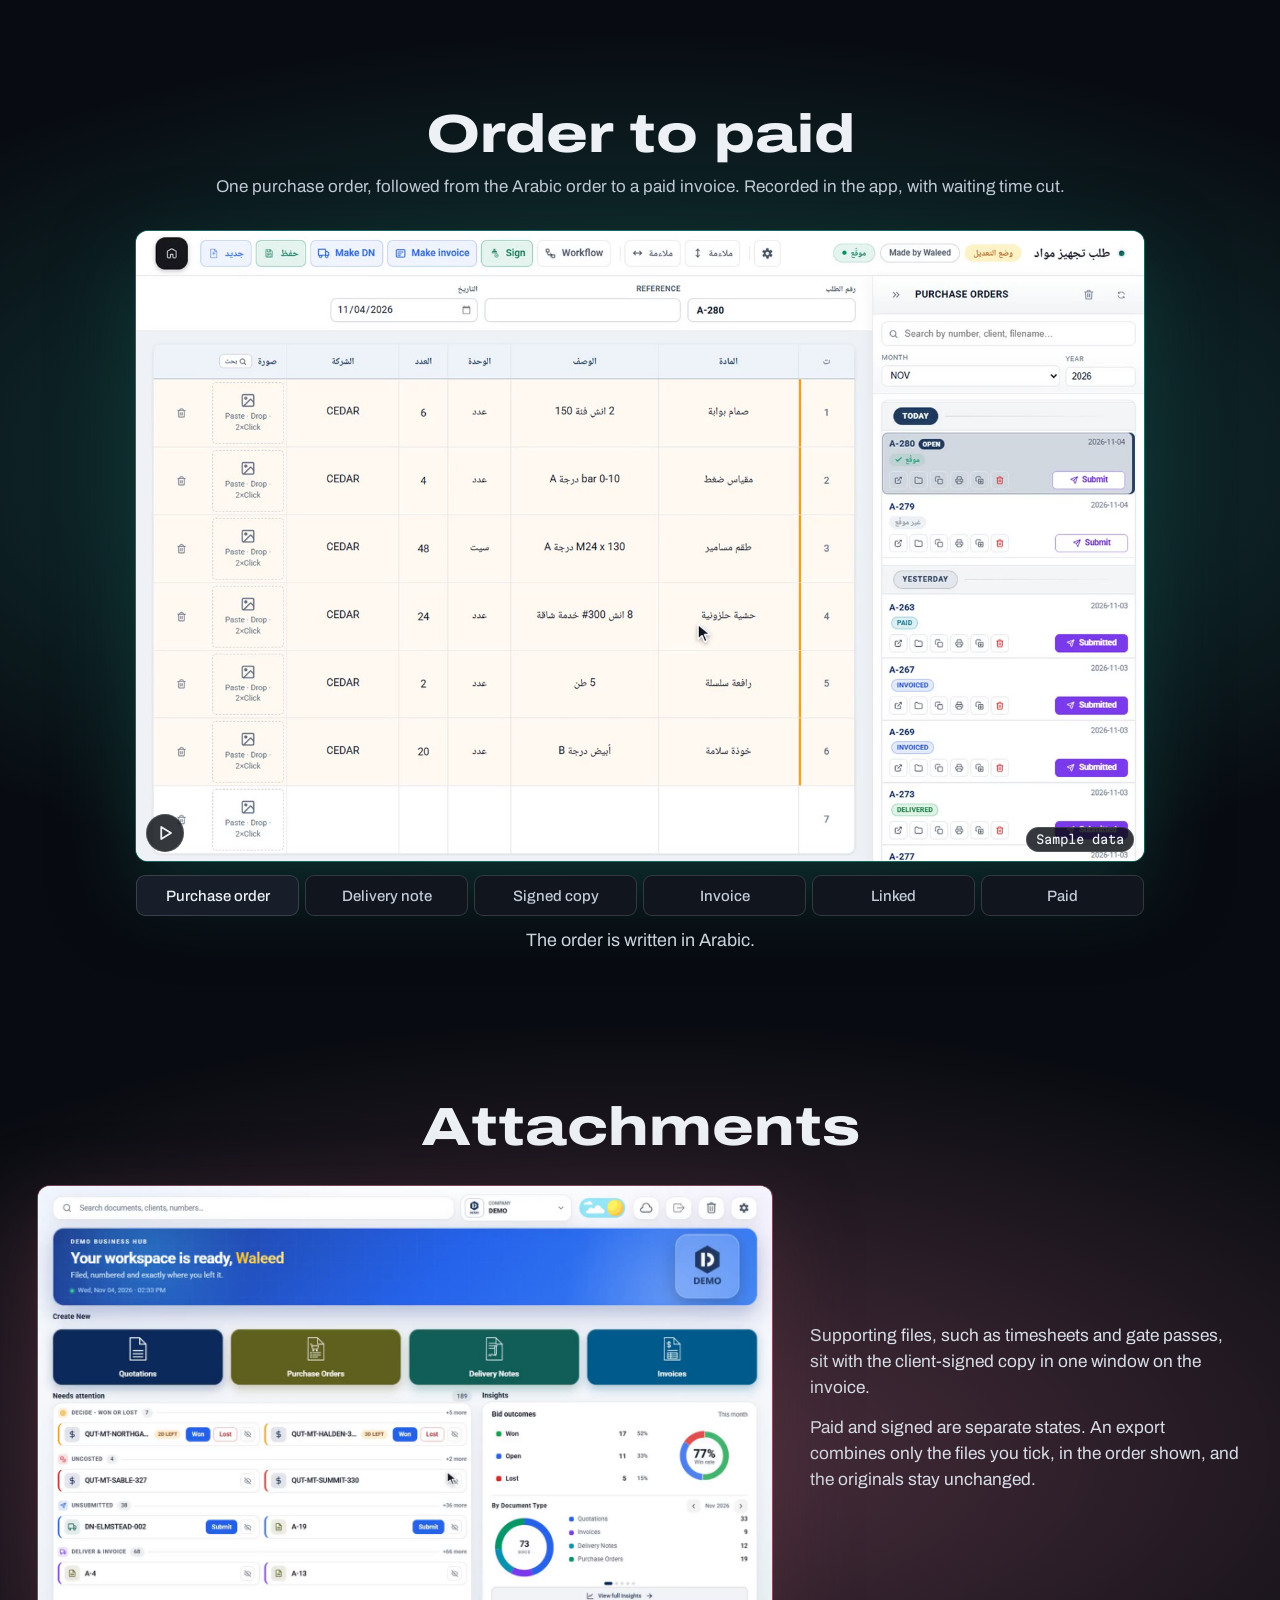
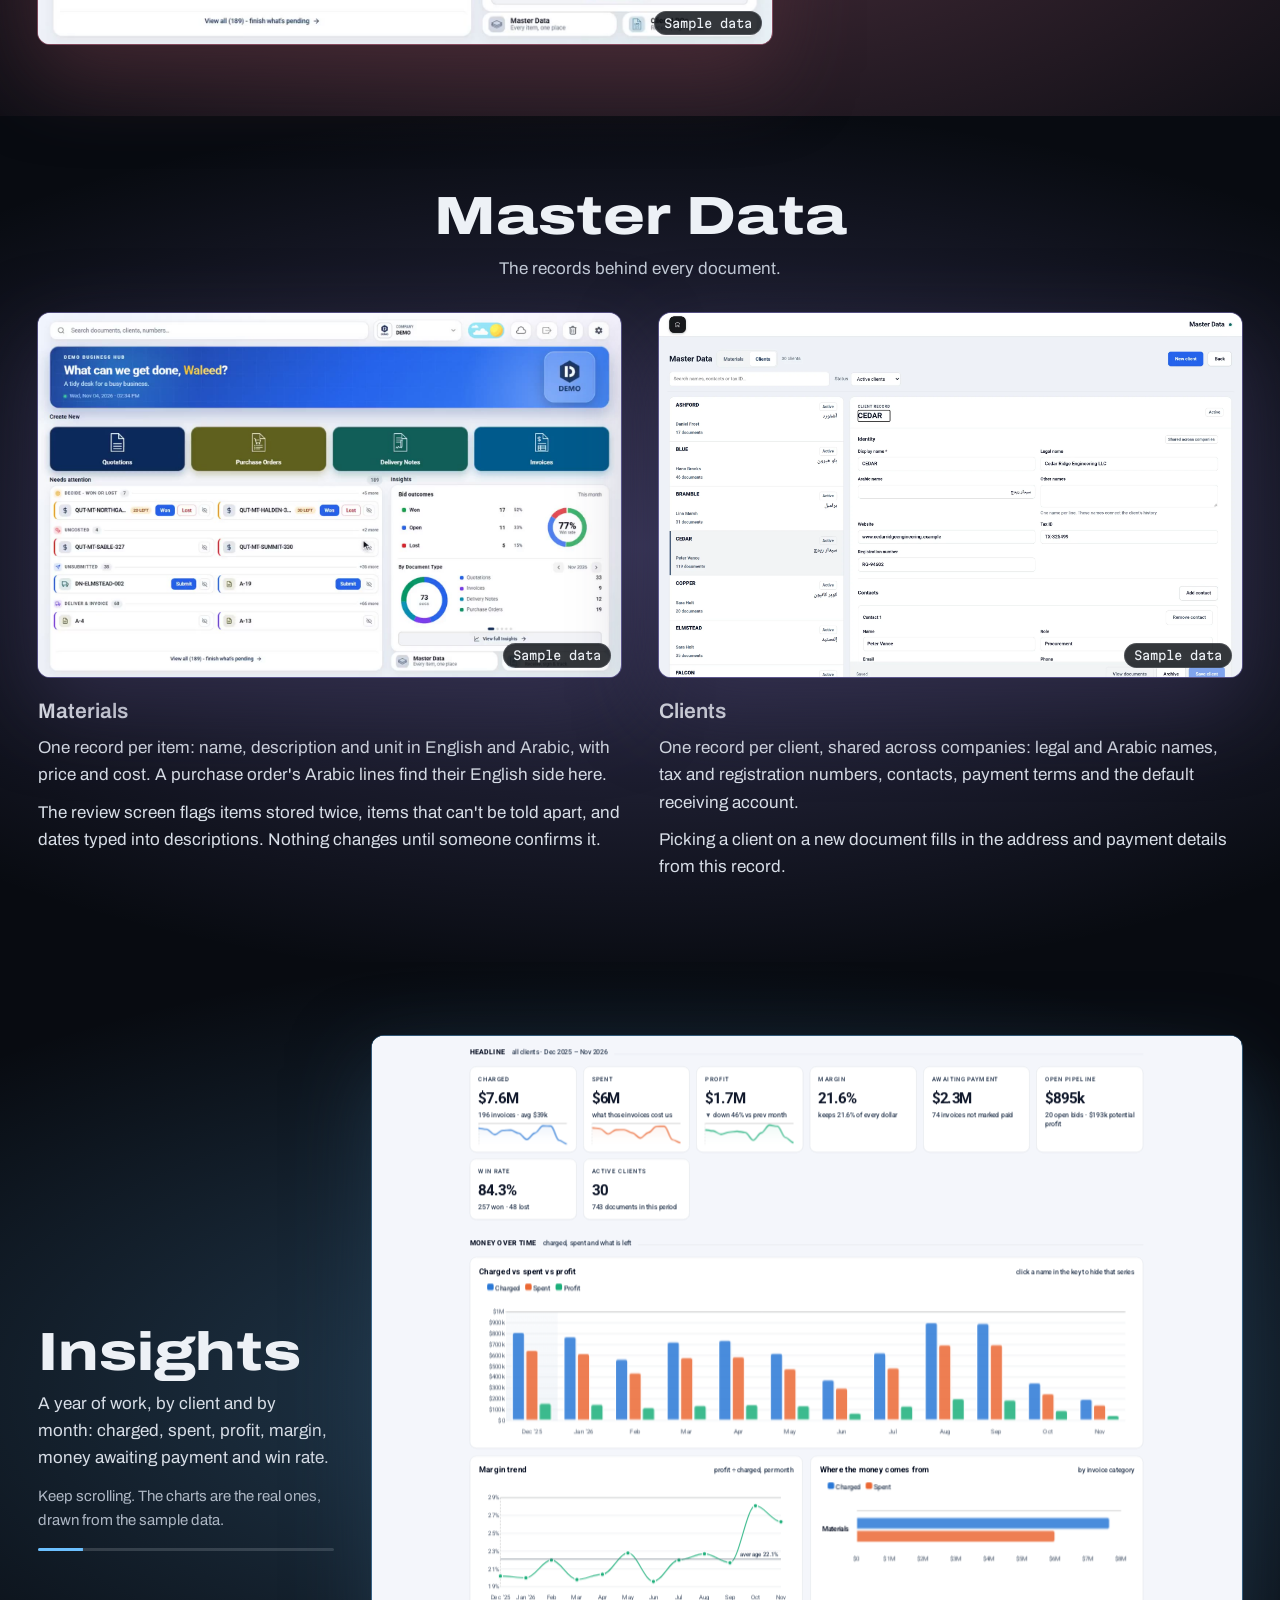
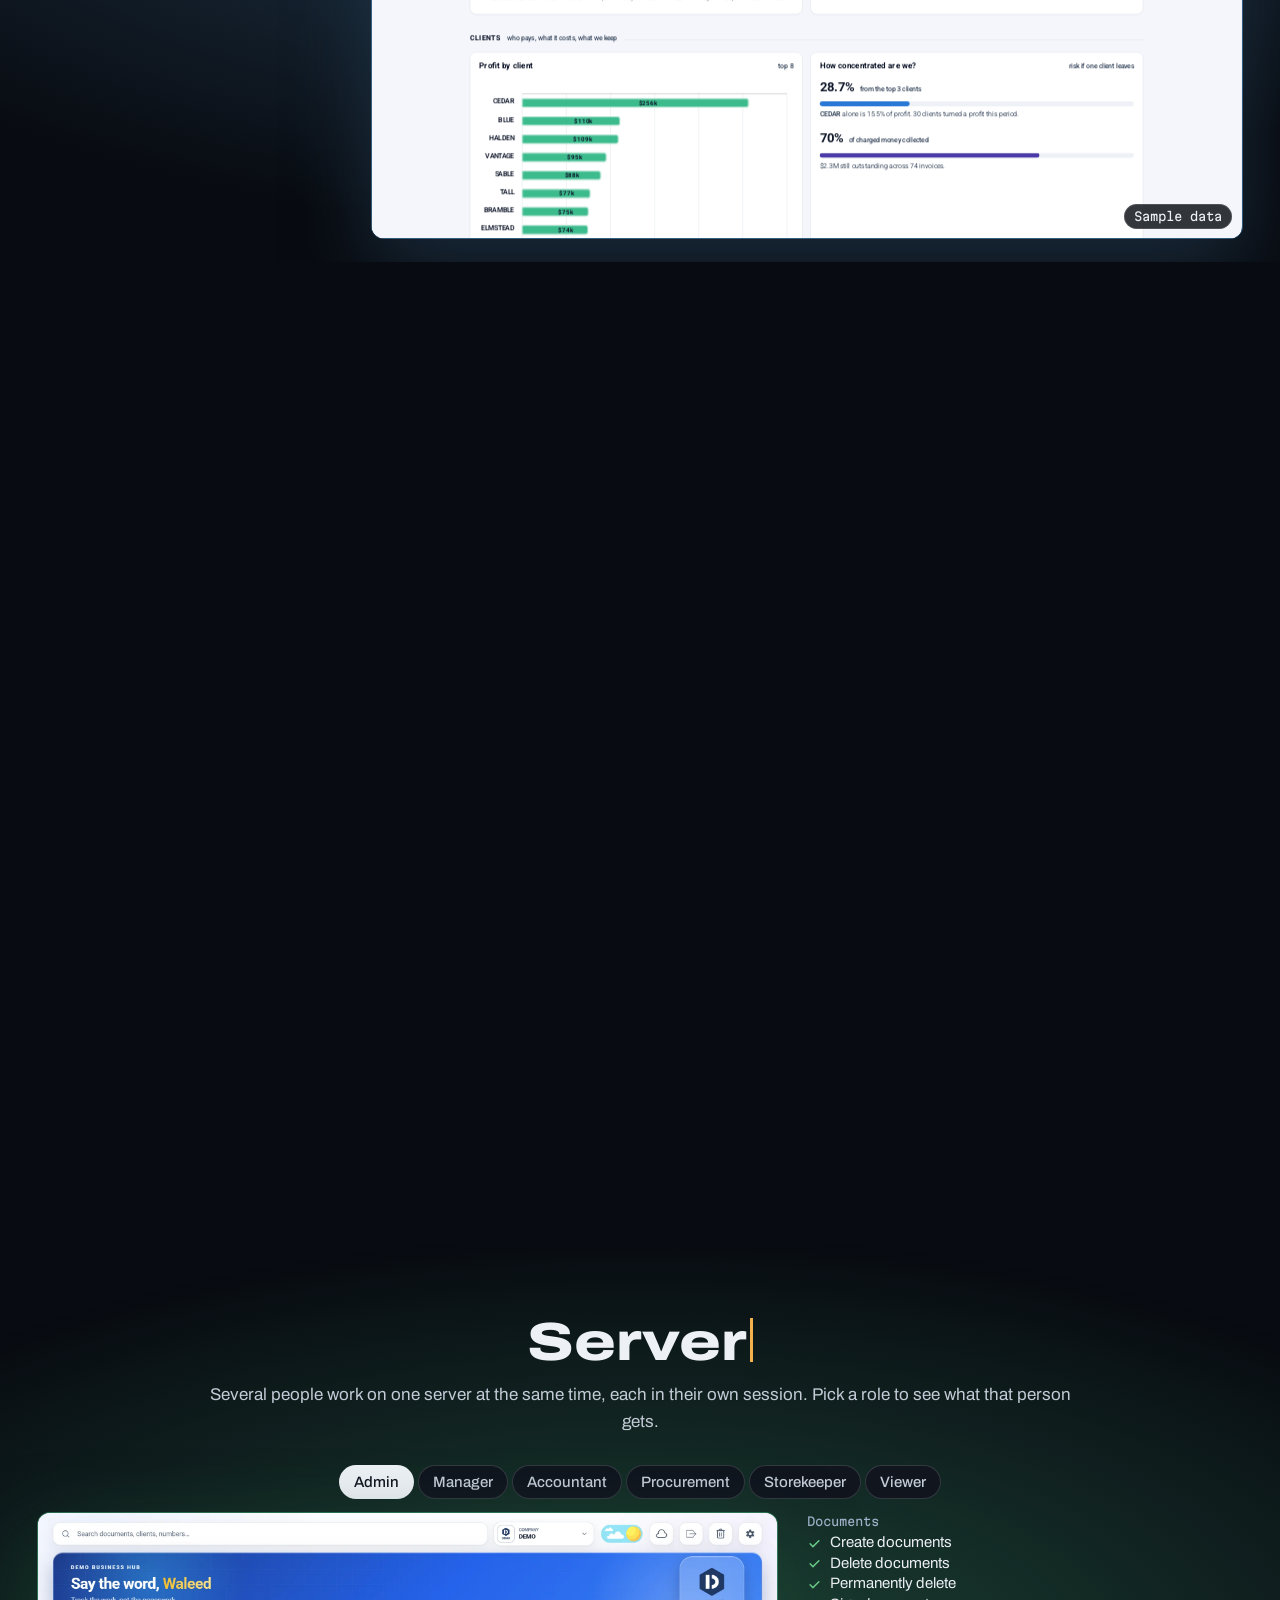
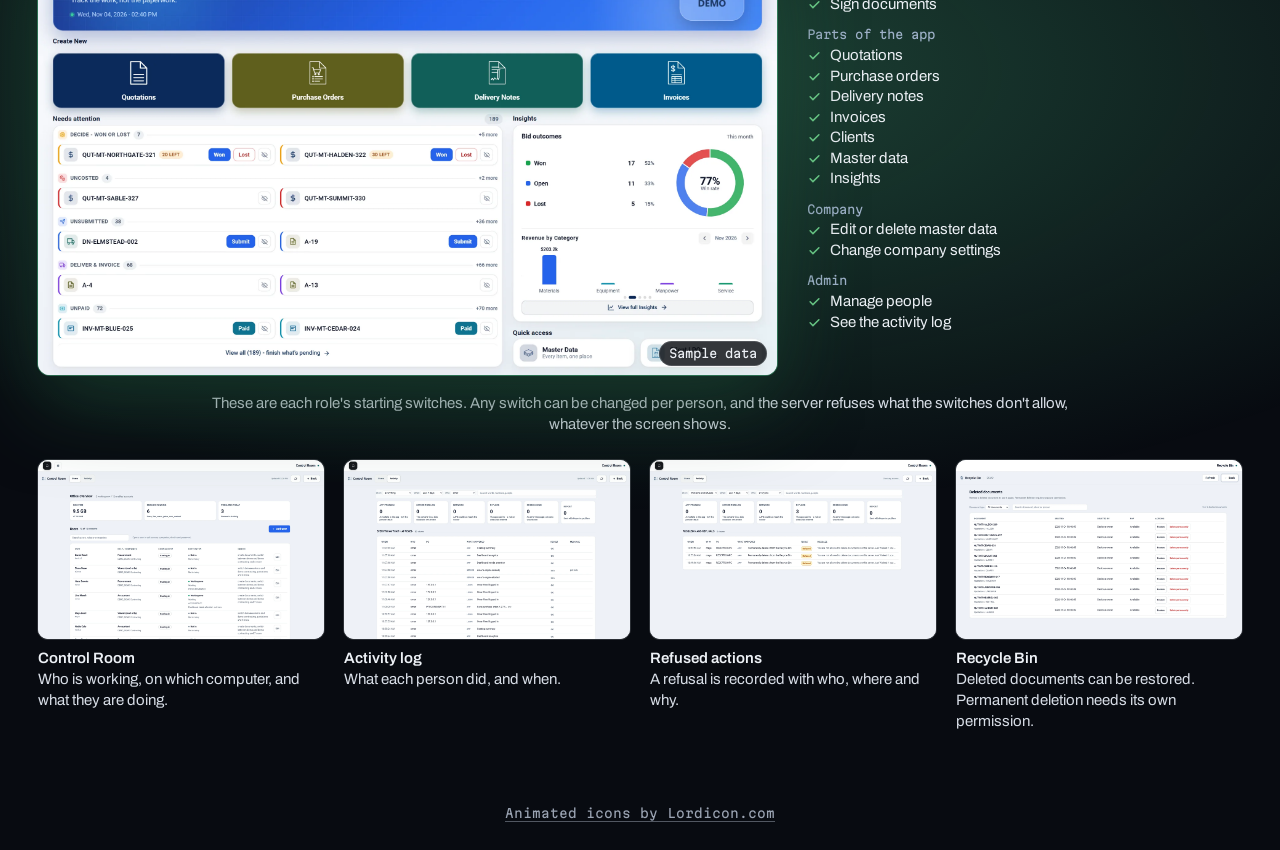
==== commit e753ac91: "Clarify portfolio identity for name searches" ====
--- a/business-hub/index.html
+++ b/business-hub/index.html
@@ -3,7 +3,7 @@
 <head>
 <meta charset="utf-8">
 <meta name="viewport" content="width=device-width, initial-scale=1">
-<title>Business Hub</title>
+<title>Business Hub | Waleed Hamid</title>
 <meta name="description" content="Business Hub, the order-to-invoice system built by Waleed Hamid. All screens show sample data.">
 <meta name="color-scheme" content="dark">
 <script>
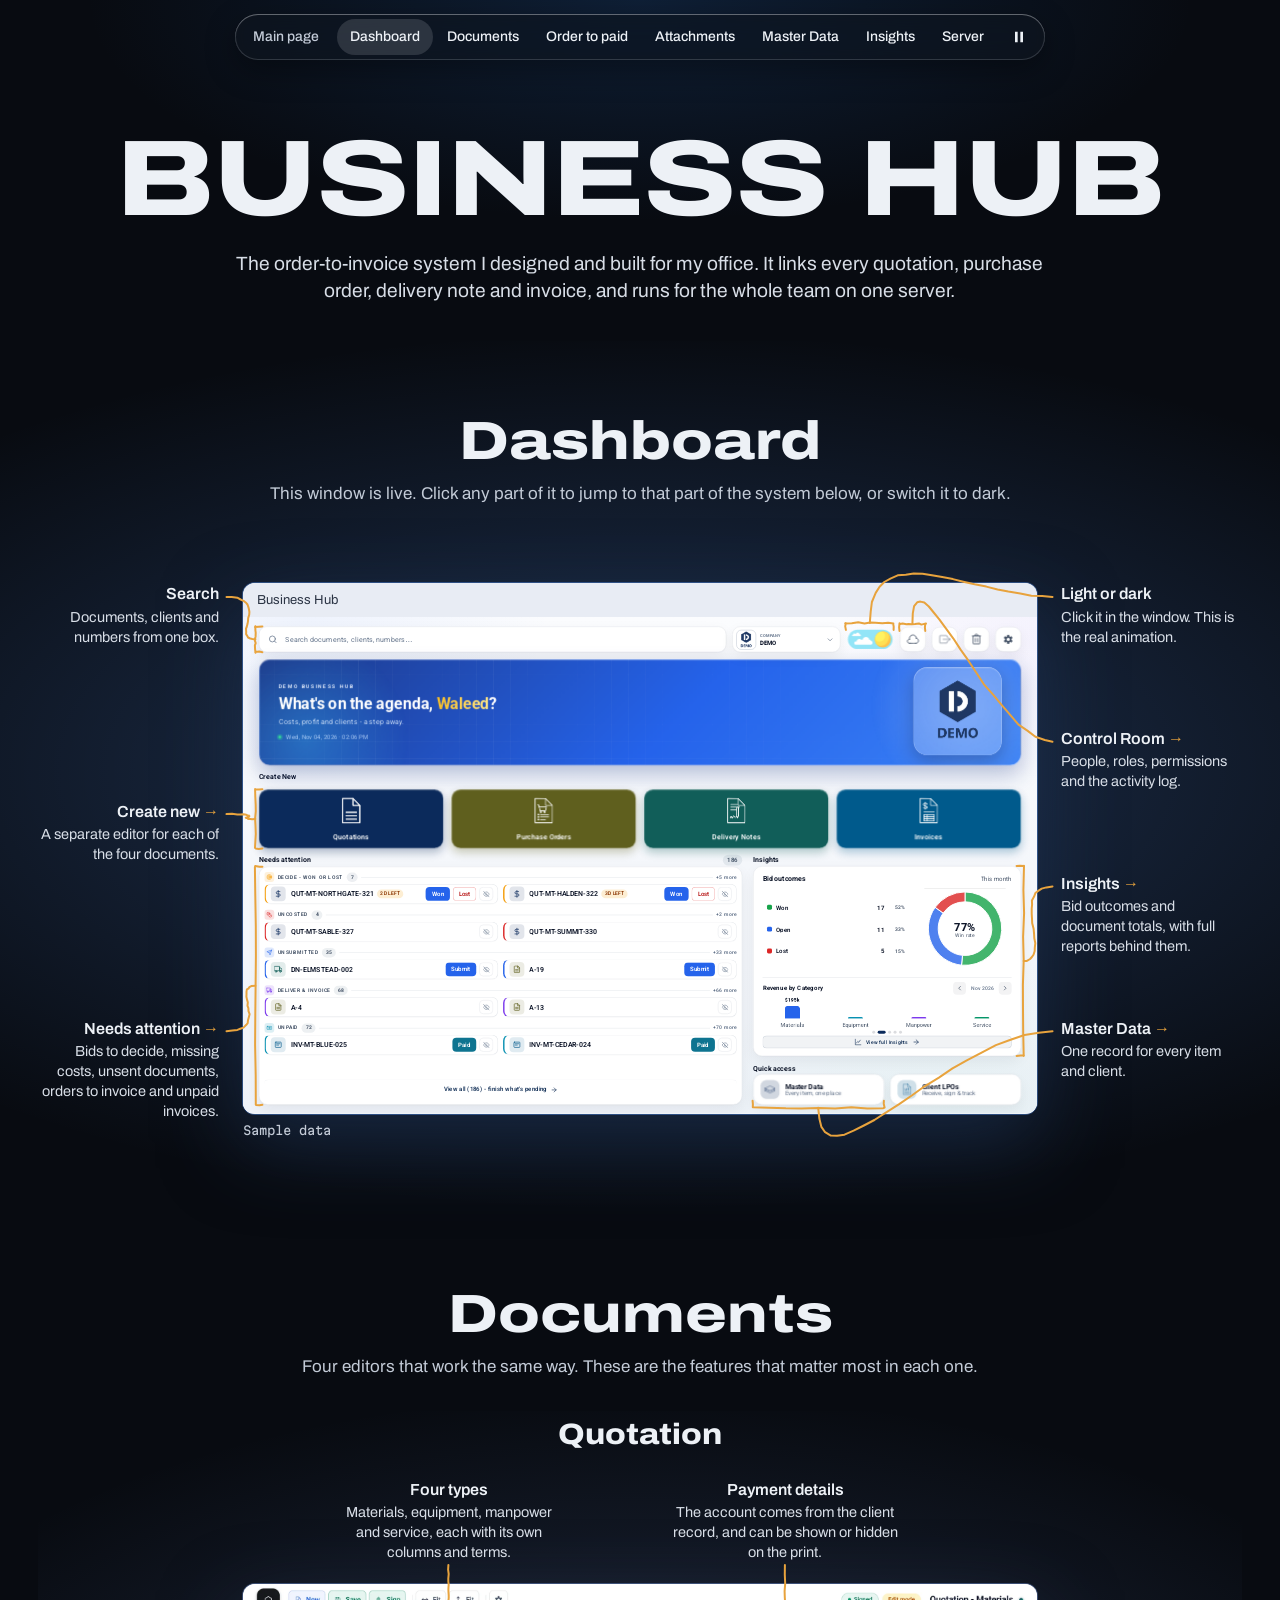
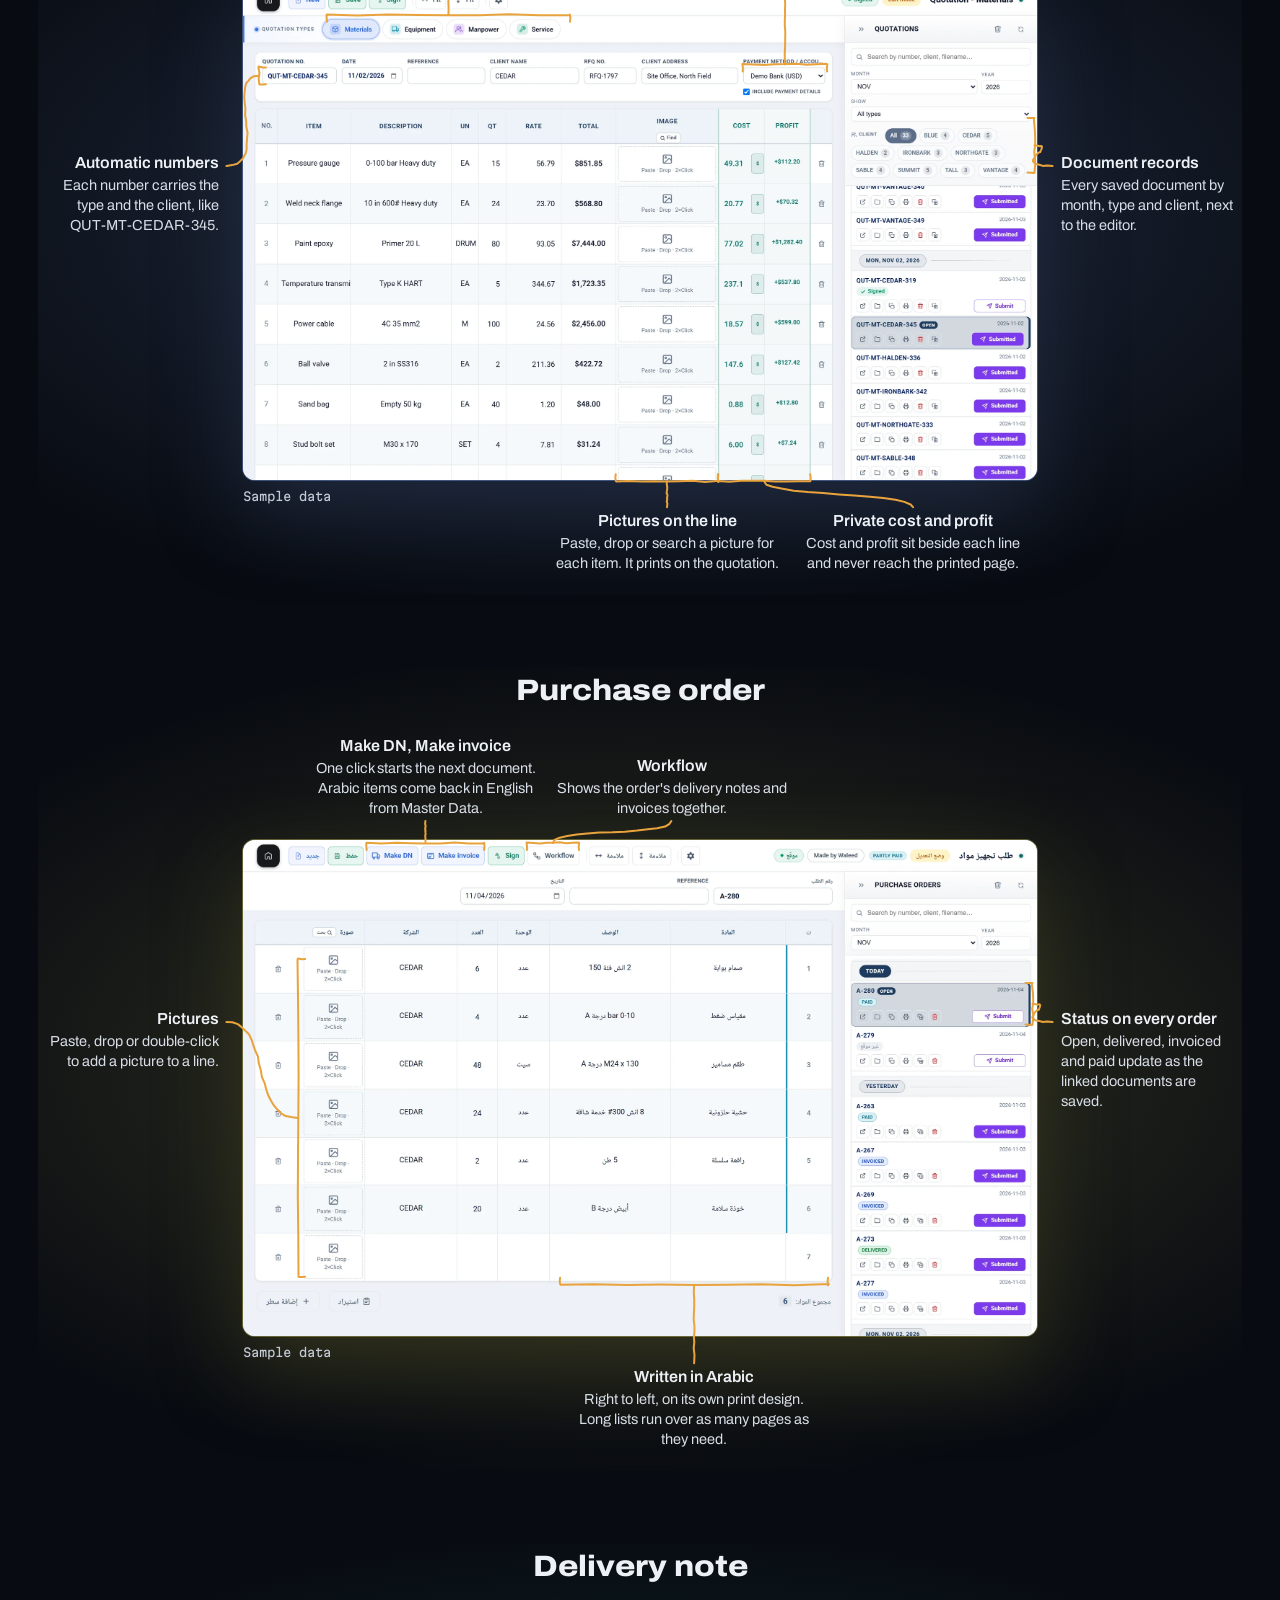
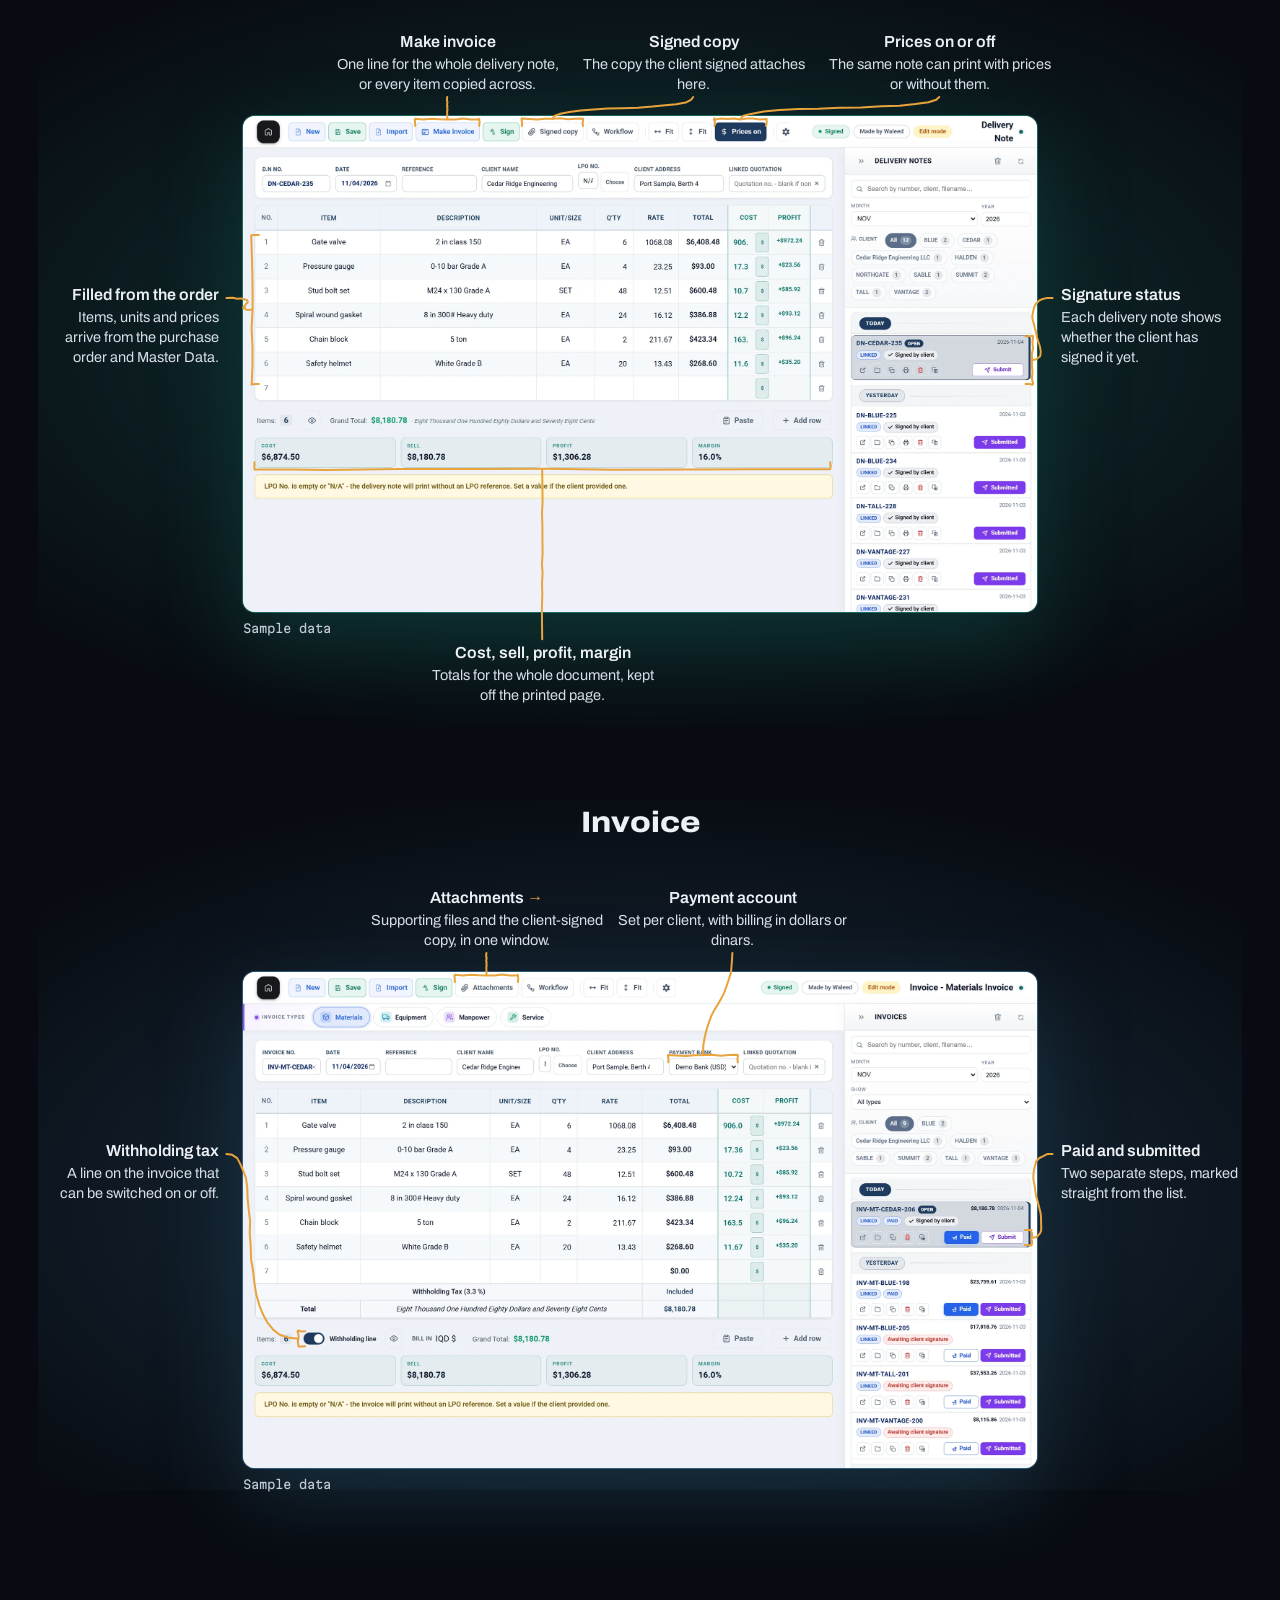
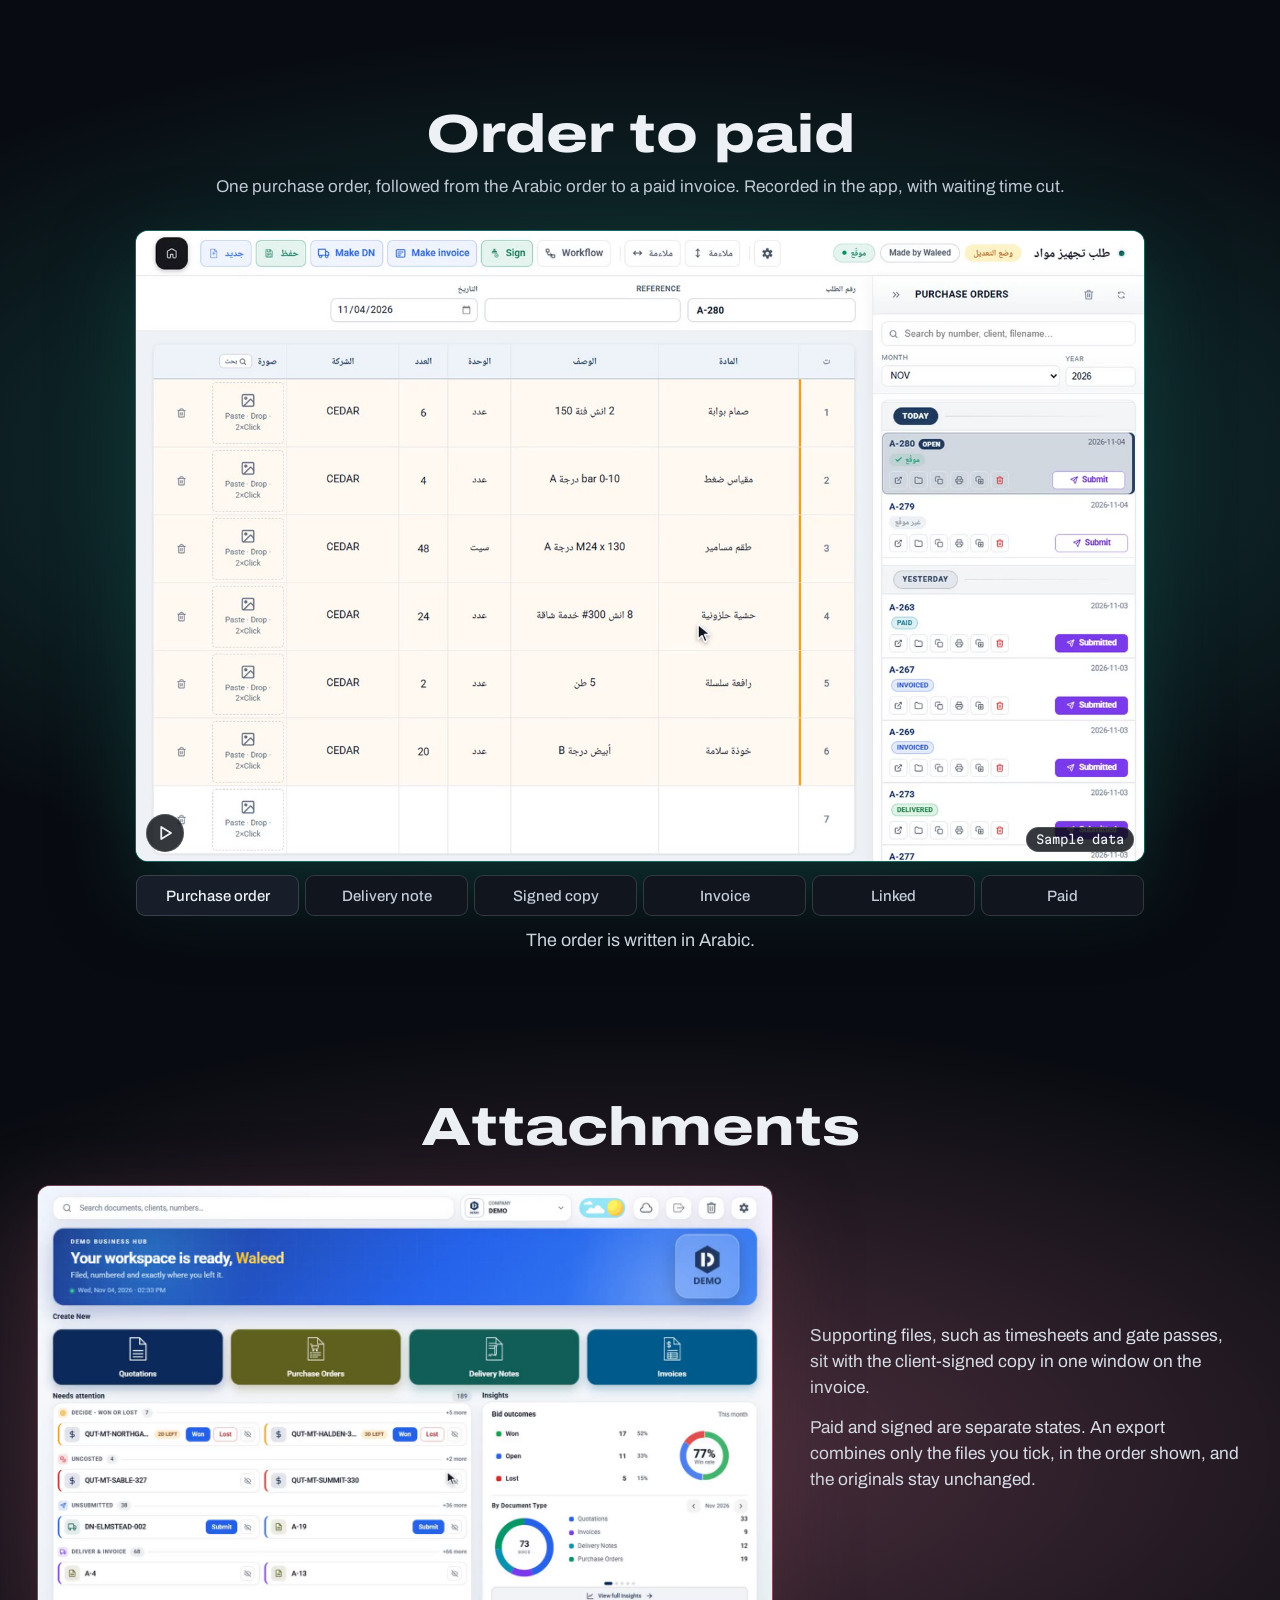
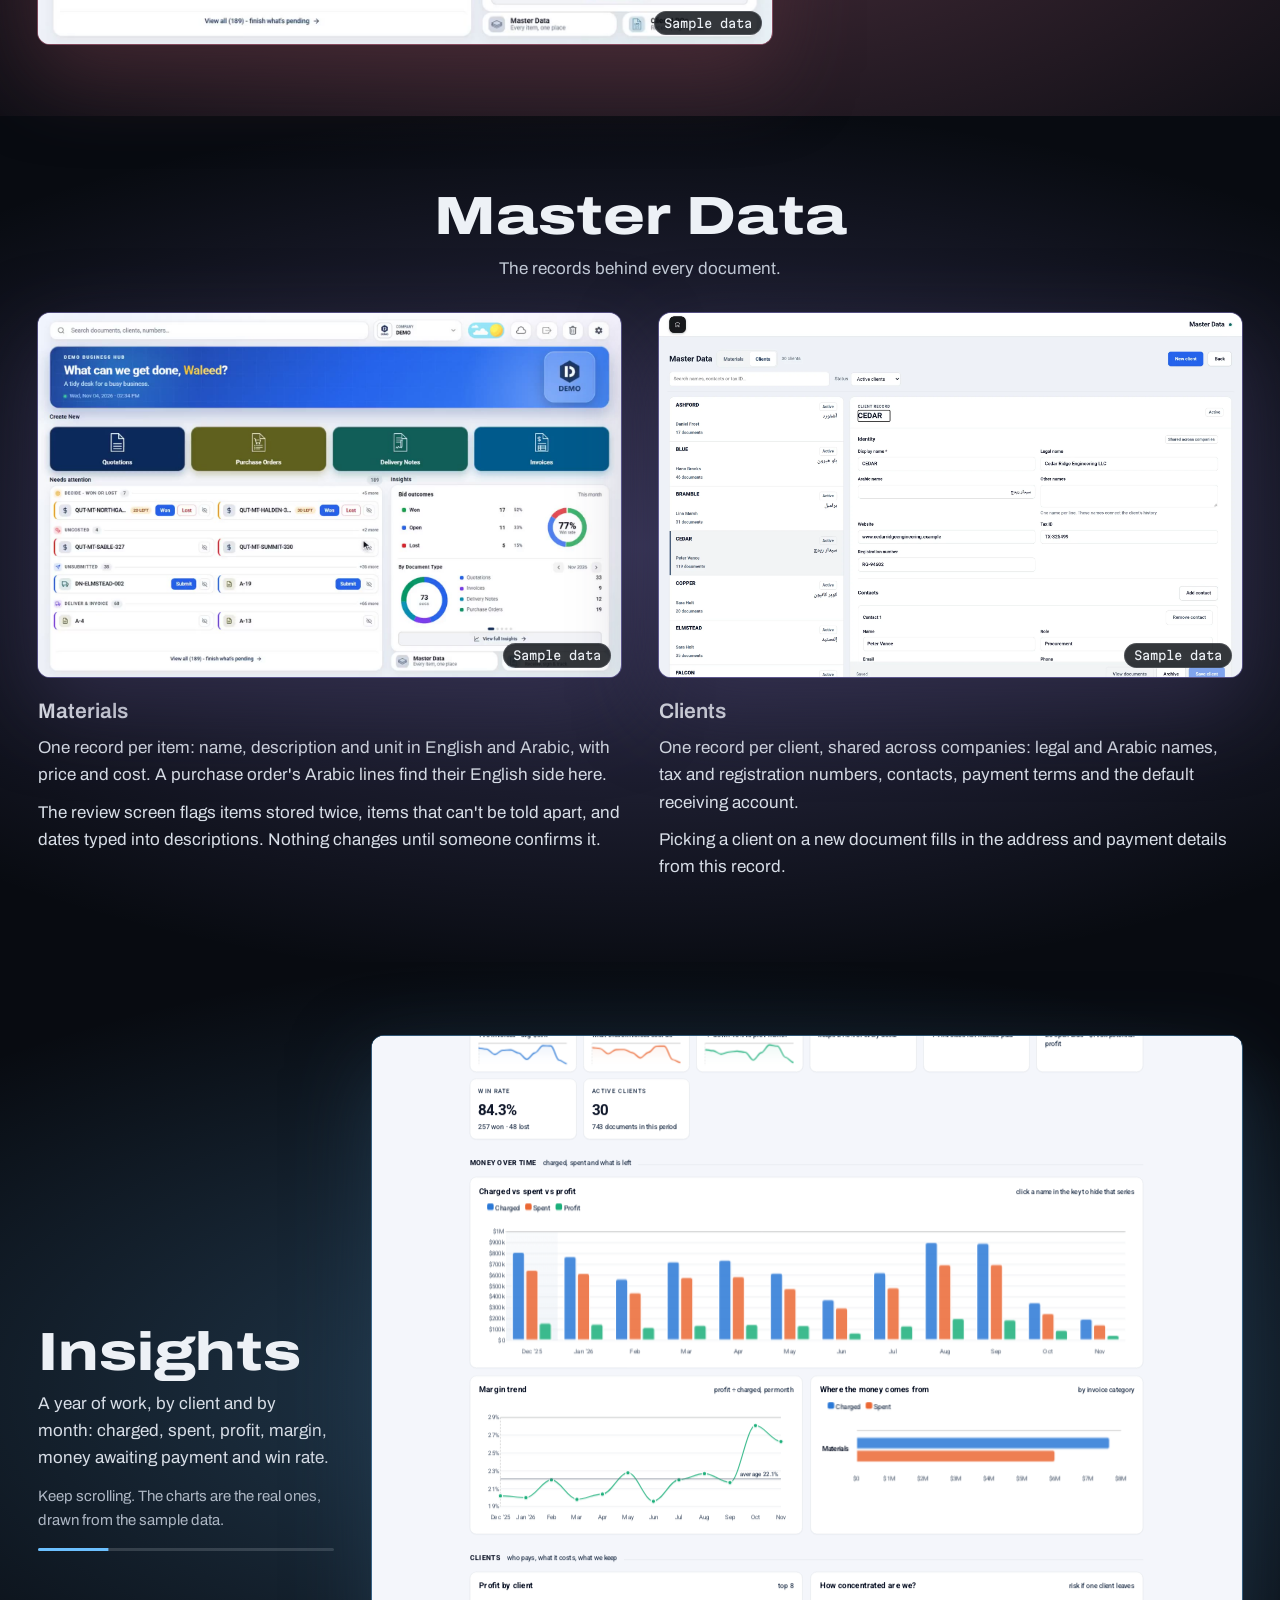
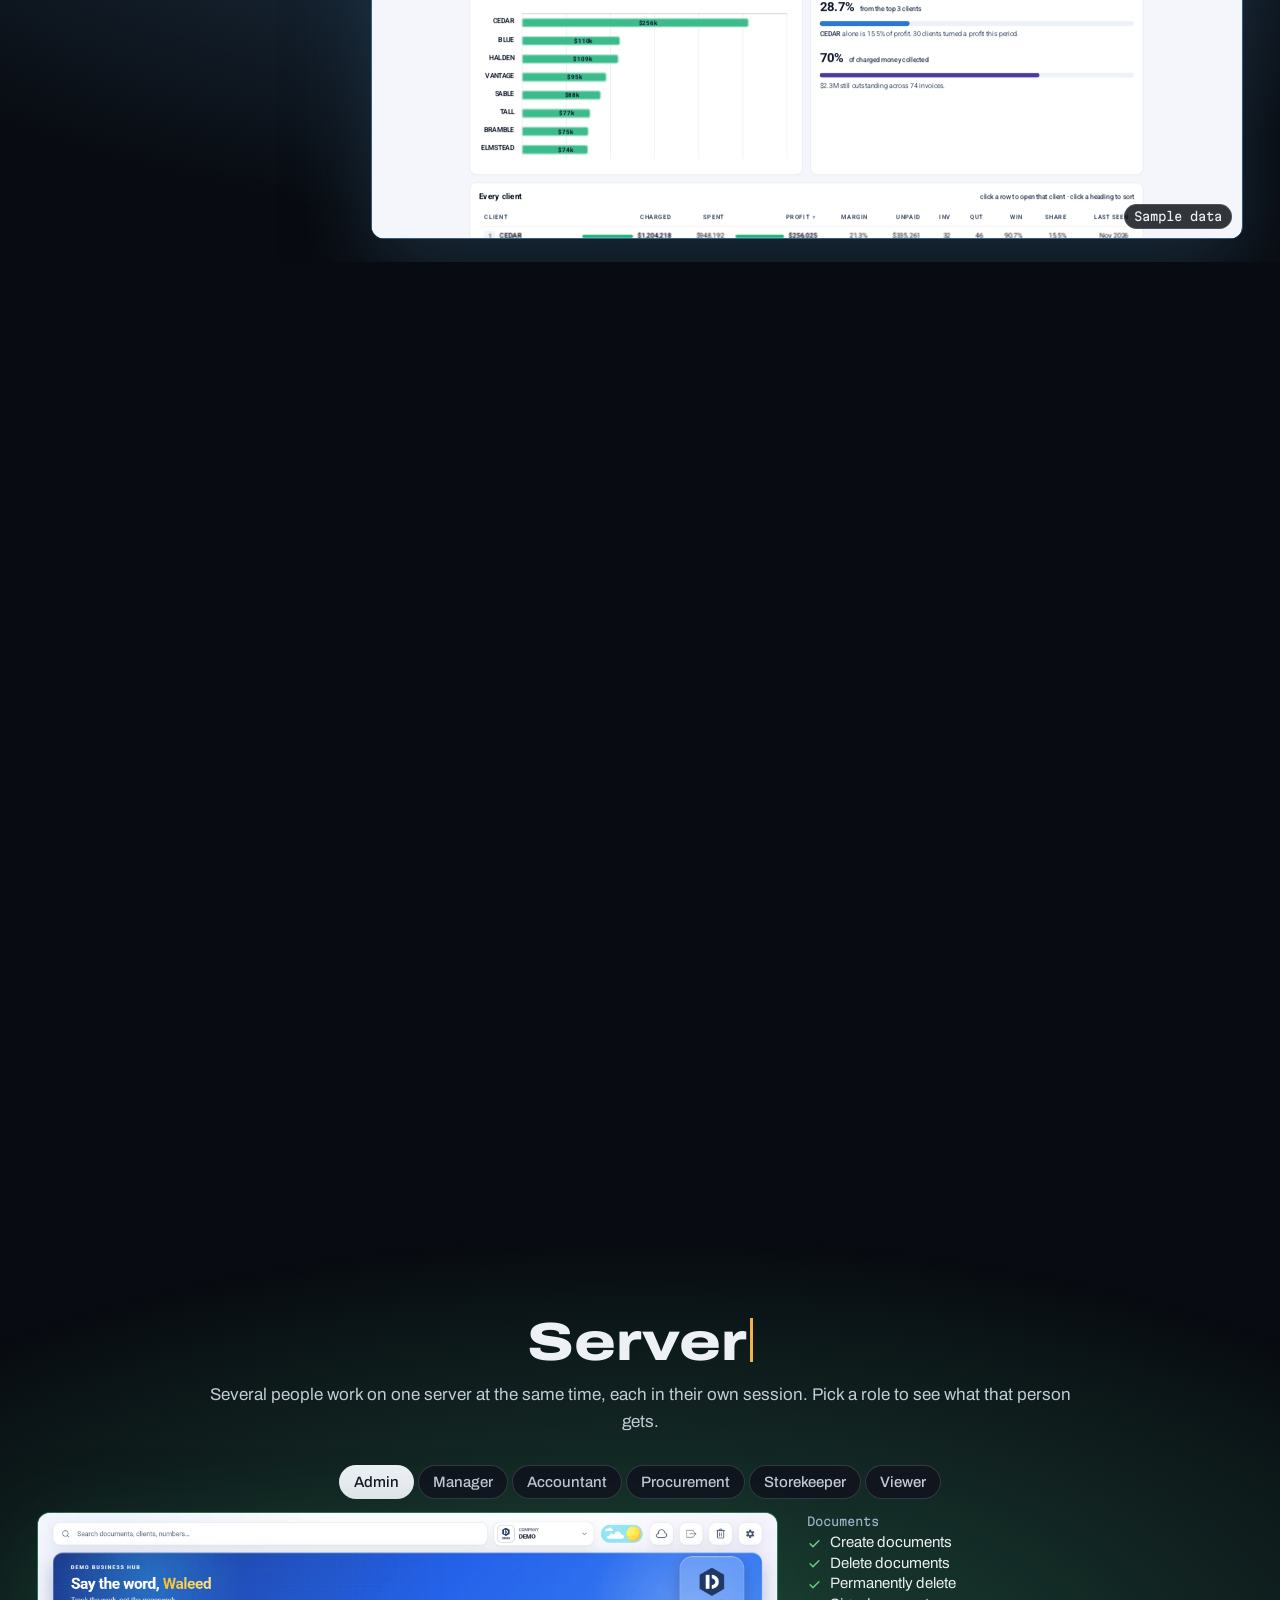
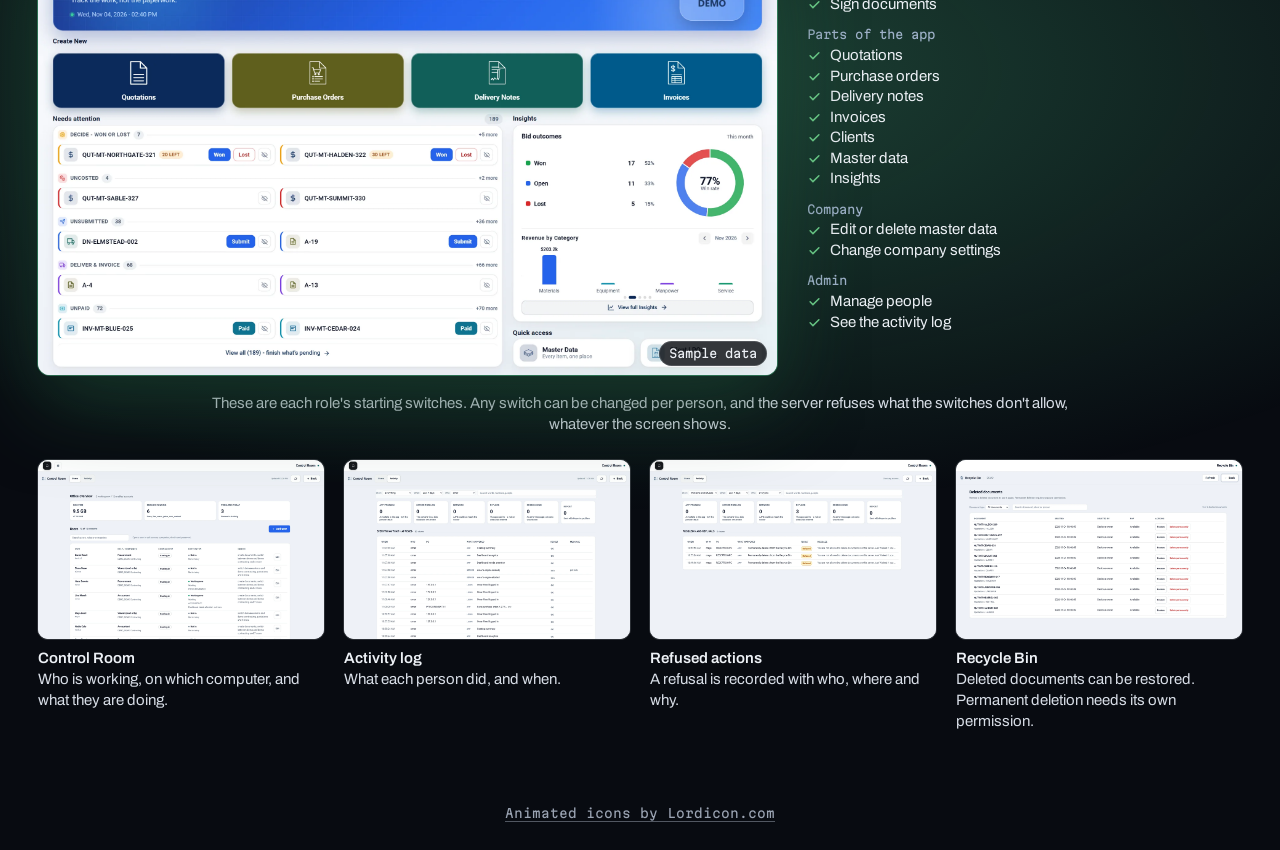
==== commit 0853cf3a: "Use D transitions for direct navigation and return to top" ====
--- a/business-hub/index.html
+++ b/business-hub/index.html
@@ -4,6 +4,8 @@
 <meta charset="utf-8">
 <meta name="viewport" content="width=device-width, initial-scale=1">
 <title>Business Hub | Waleed Hamid</title>
+<link rel="canonical" href="https://waleedhamid.me/business-hub/">
+<meta property="og:url" content="https://waleedhamid.me/business-hub/">
 <meta name="description" content="Business Hub, the order-to-invoice system built by Waleed Hamid. All screens show sample data.">
 <meta name="color-scheme" content="dark">
 <script>
@@ -23,8 +25,6 @@
 <link rel="stylesheet" href="../shared/motion.css">
 <link rel="icon" href="../shared/favicon.png" type="image/png" sizes="192x192">
 <link rel="apple-touch-icon" href="../shared/apple-touch-icon.png" sizes="180x180">
-<link rel="canonical" href="https://waleedhamid.me/business-hub/">
-<meta property="og:url" content="https://waleedhamid.me/business-hub/">
 </head>
 <body>
 <nav id="nav" aria-label="Business Hub sections">
@@ -140,6 +140,7 @@
 <dialog id="lightbox" aria-label="Enlarged screen"><button type="button" aria-label="Close">×</button><img alt=""></dialog>
 <script src="../shared/motion.js"></script>
 <script src="../shared/smooth-scroll.js"></script>
+<script src="../shared/page-navigation.js"></script>
 <script src="../shared/to-top.js"></script>
 <script src="permissions.js"></script>
 <script src="page.js"></script>
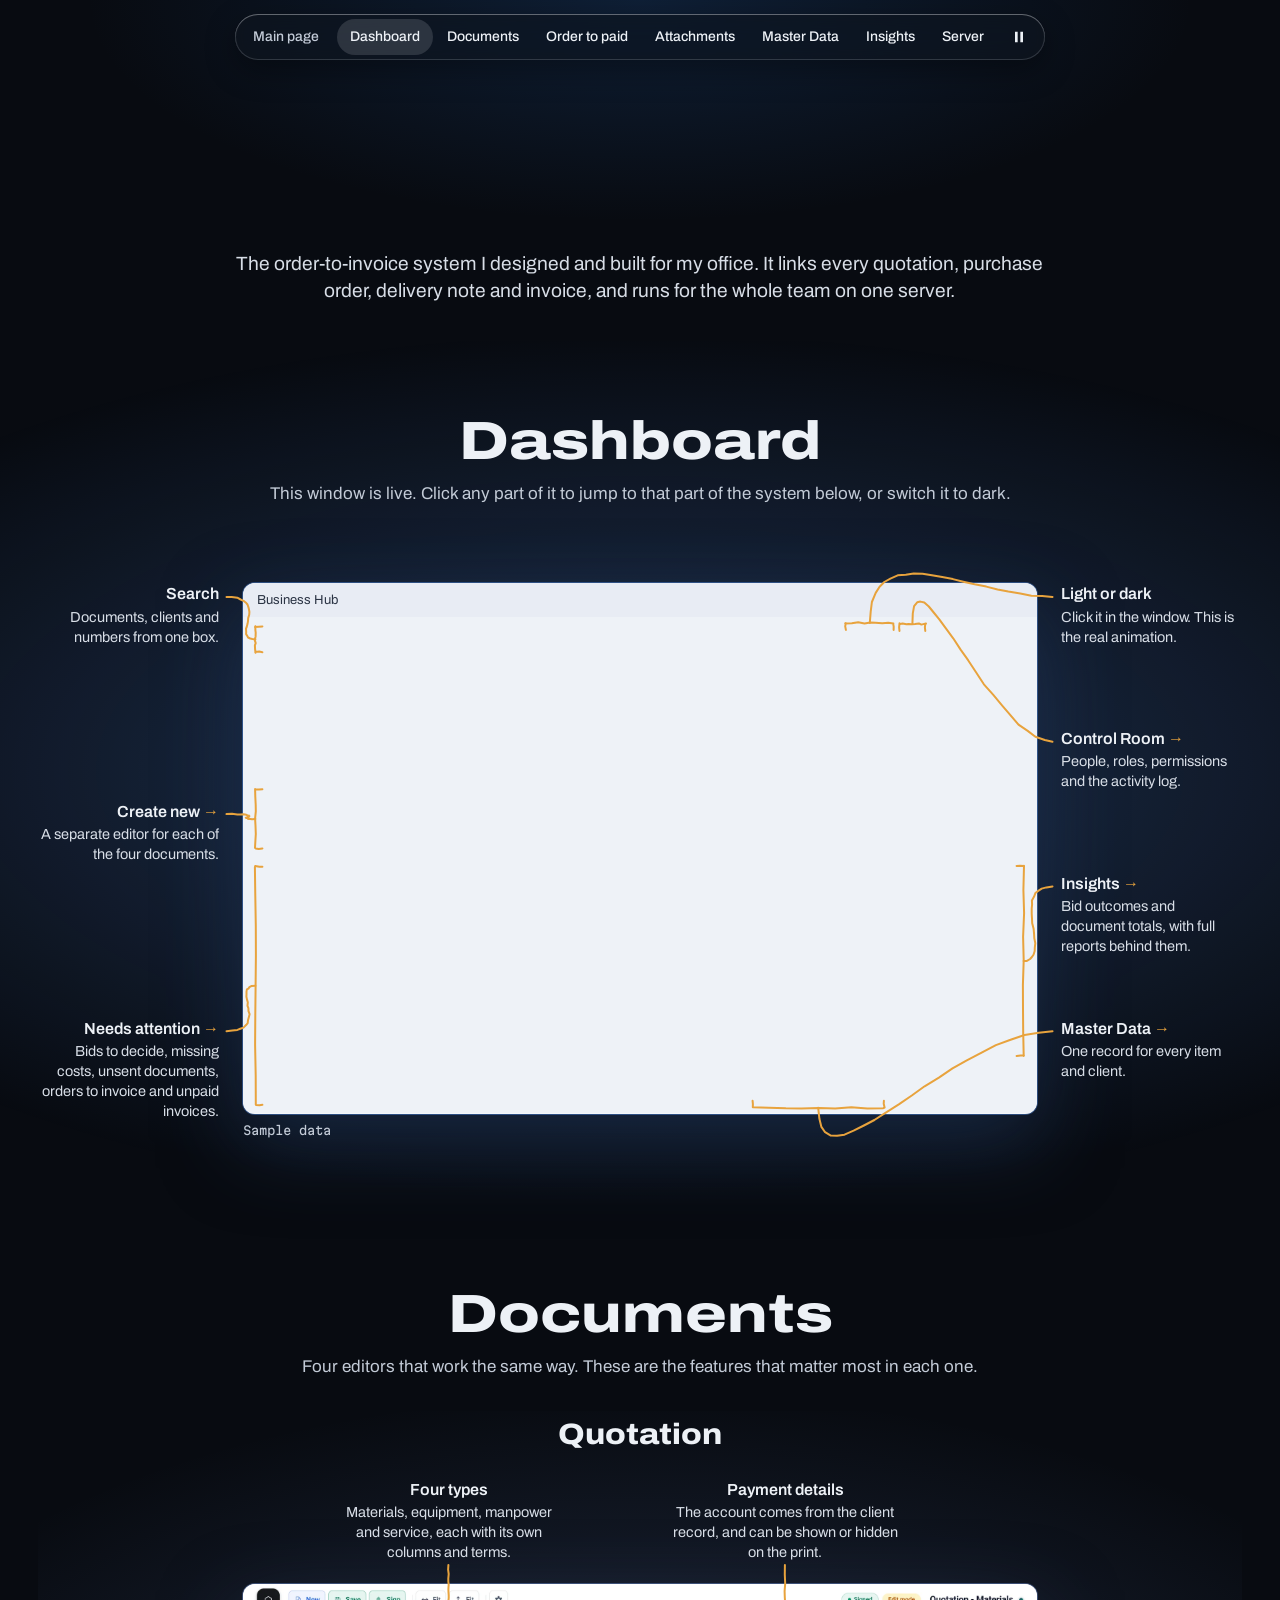
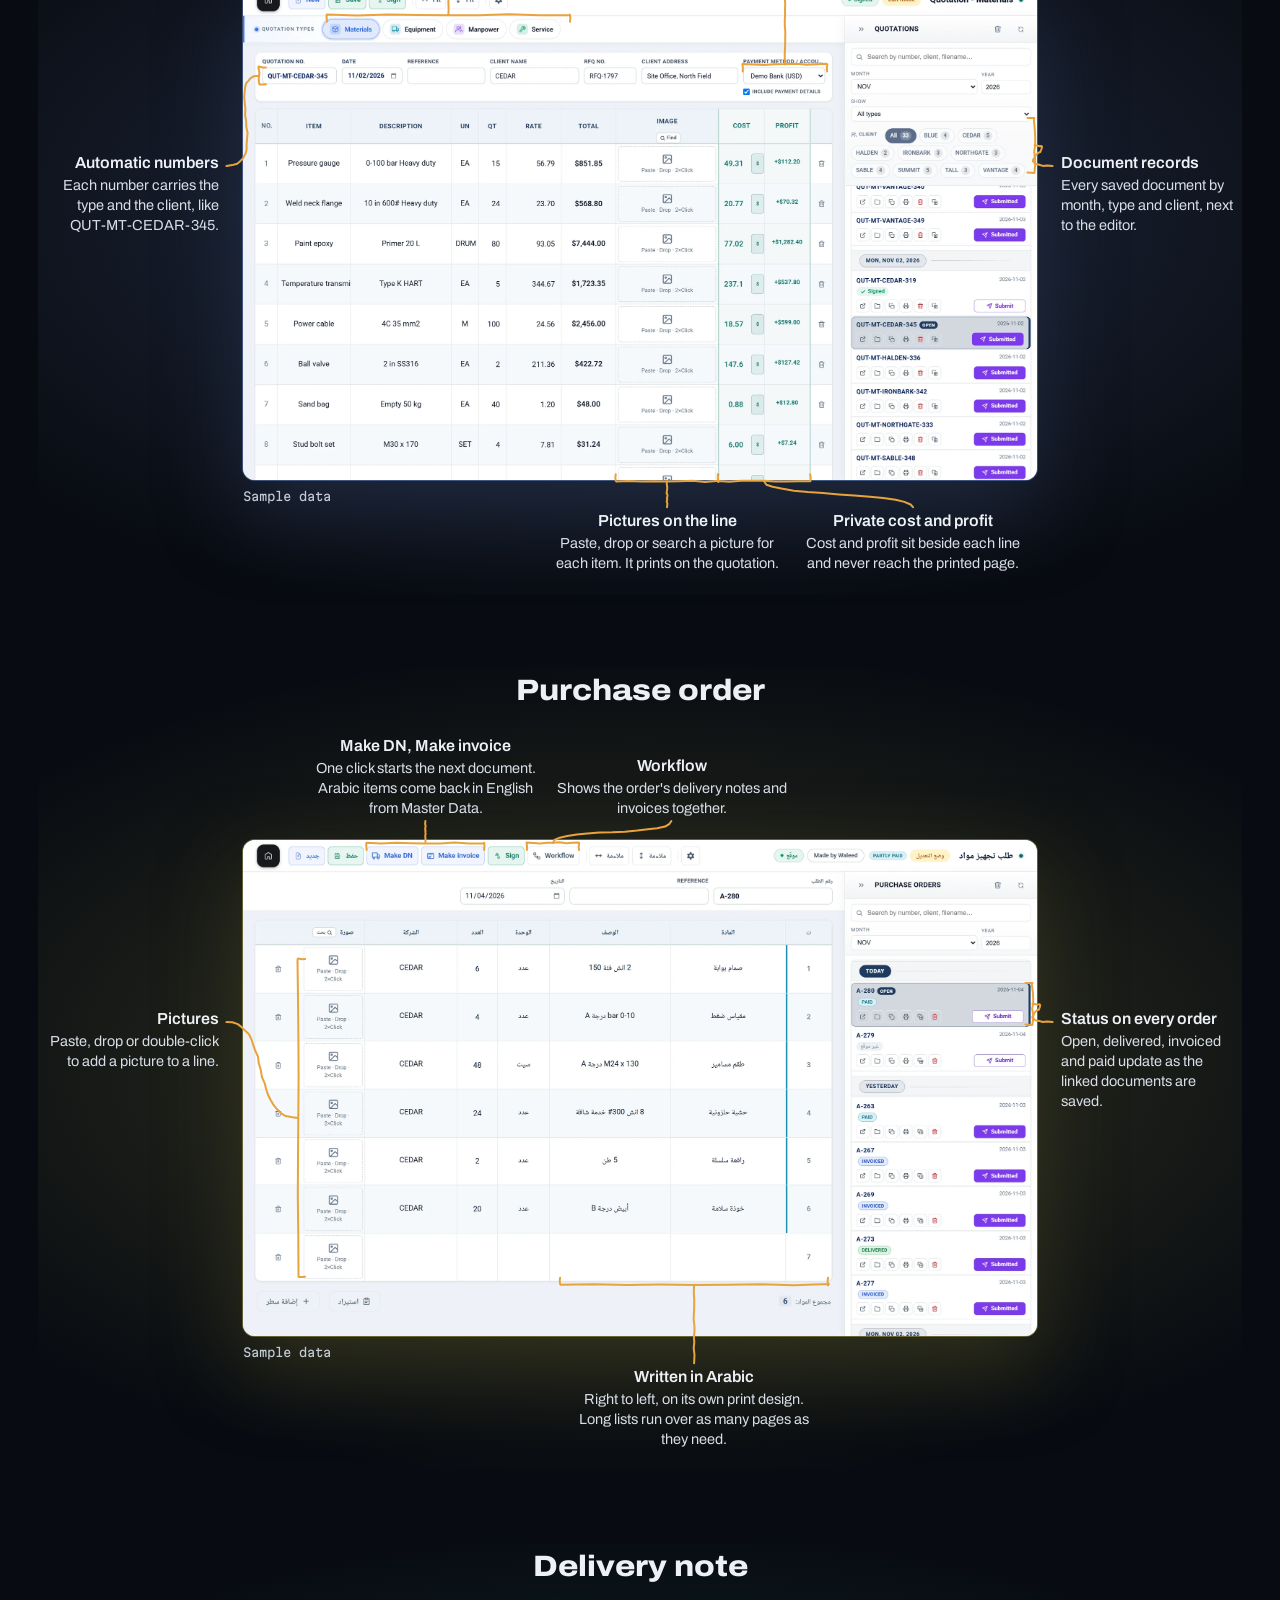
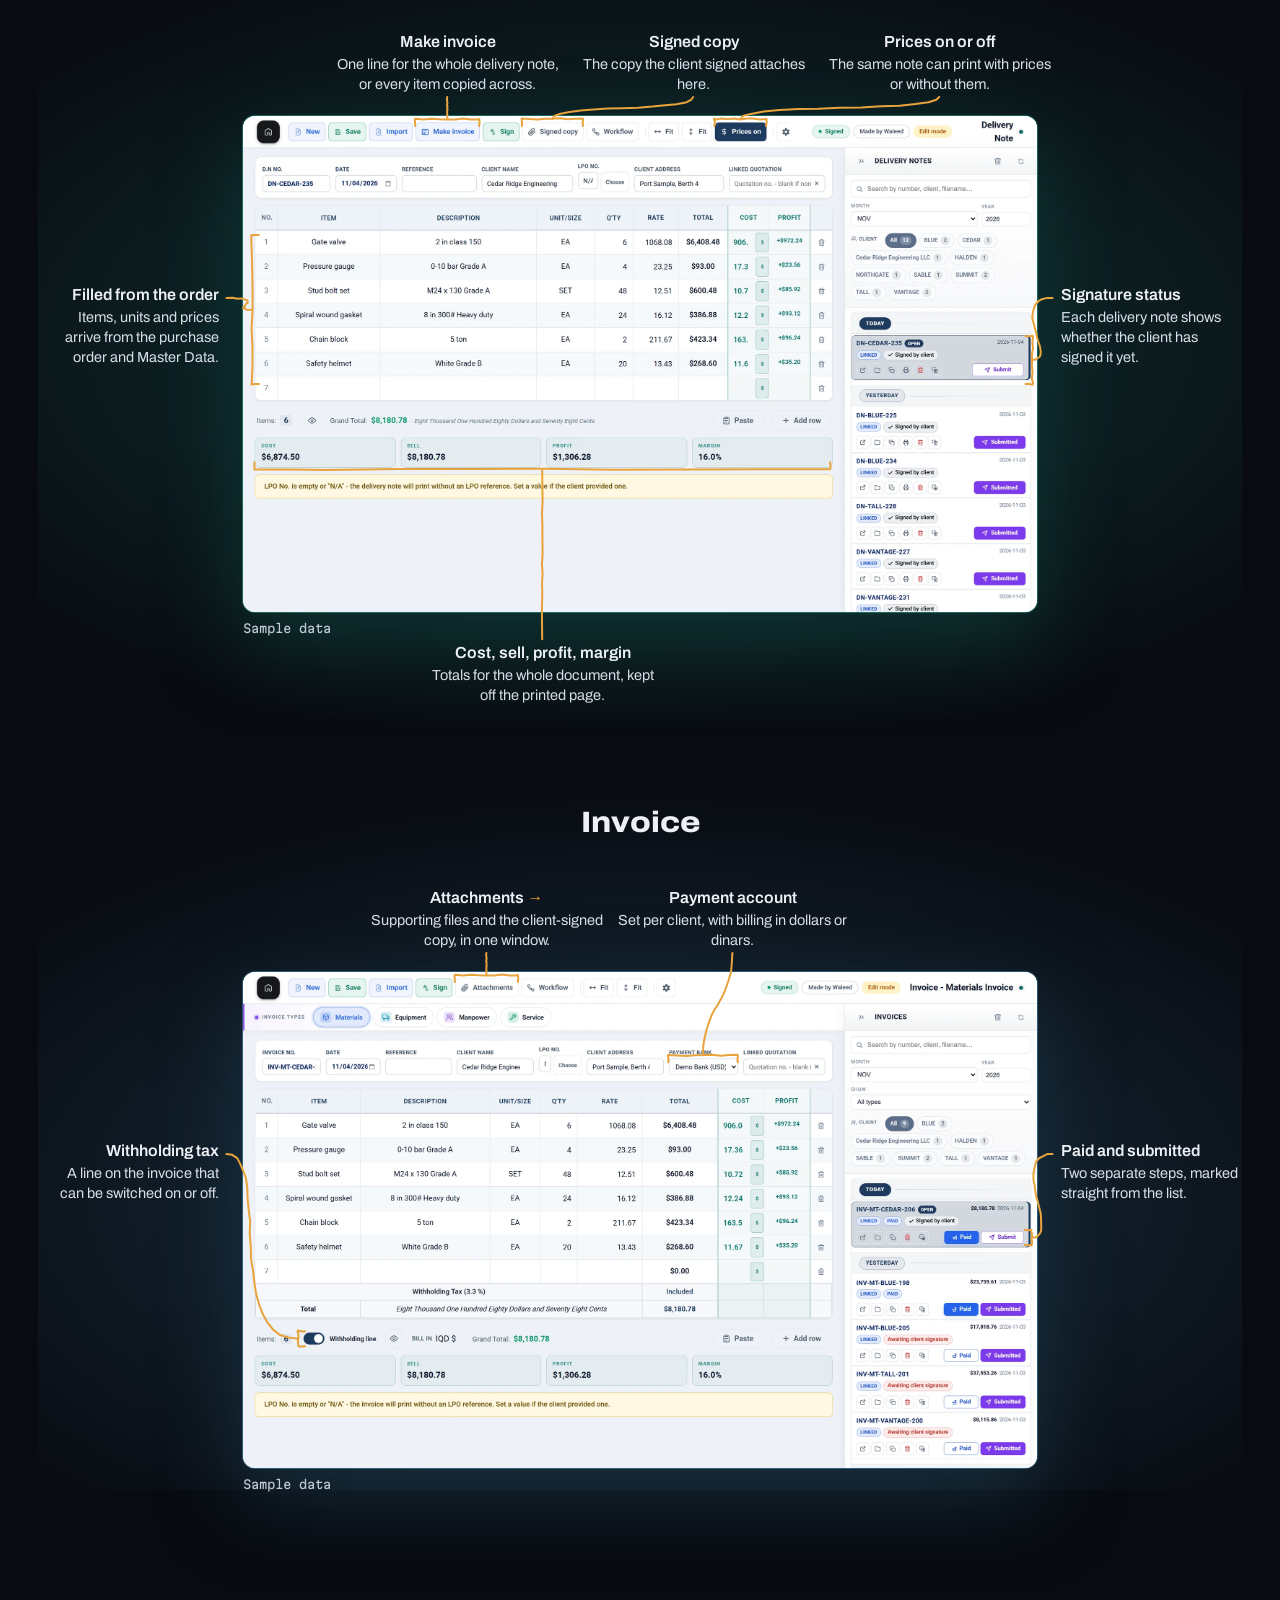
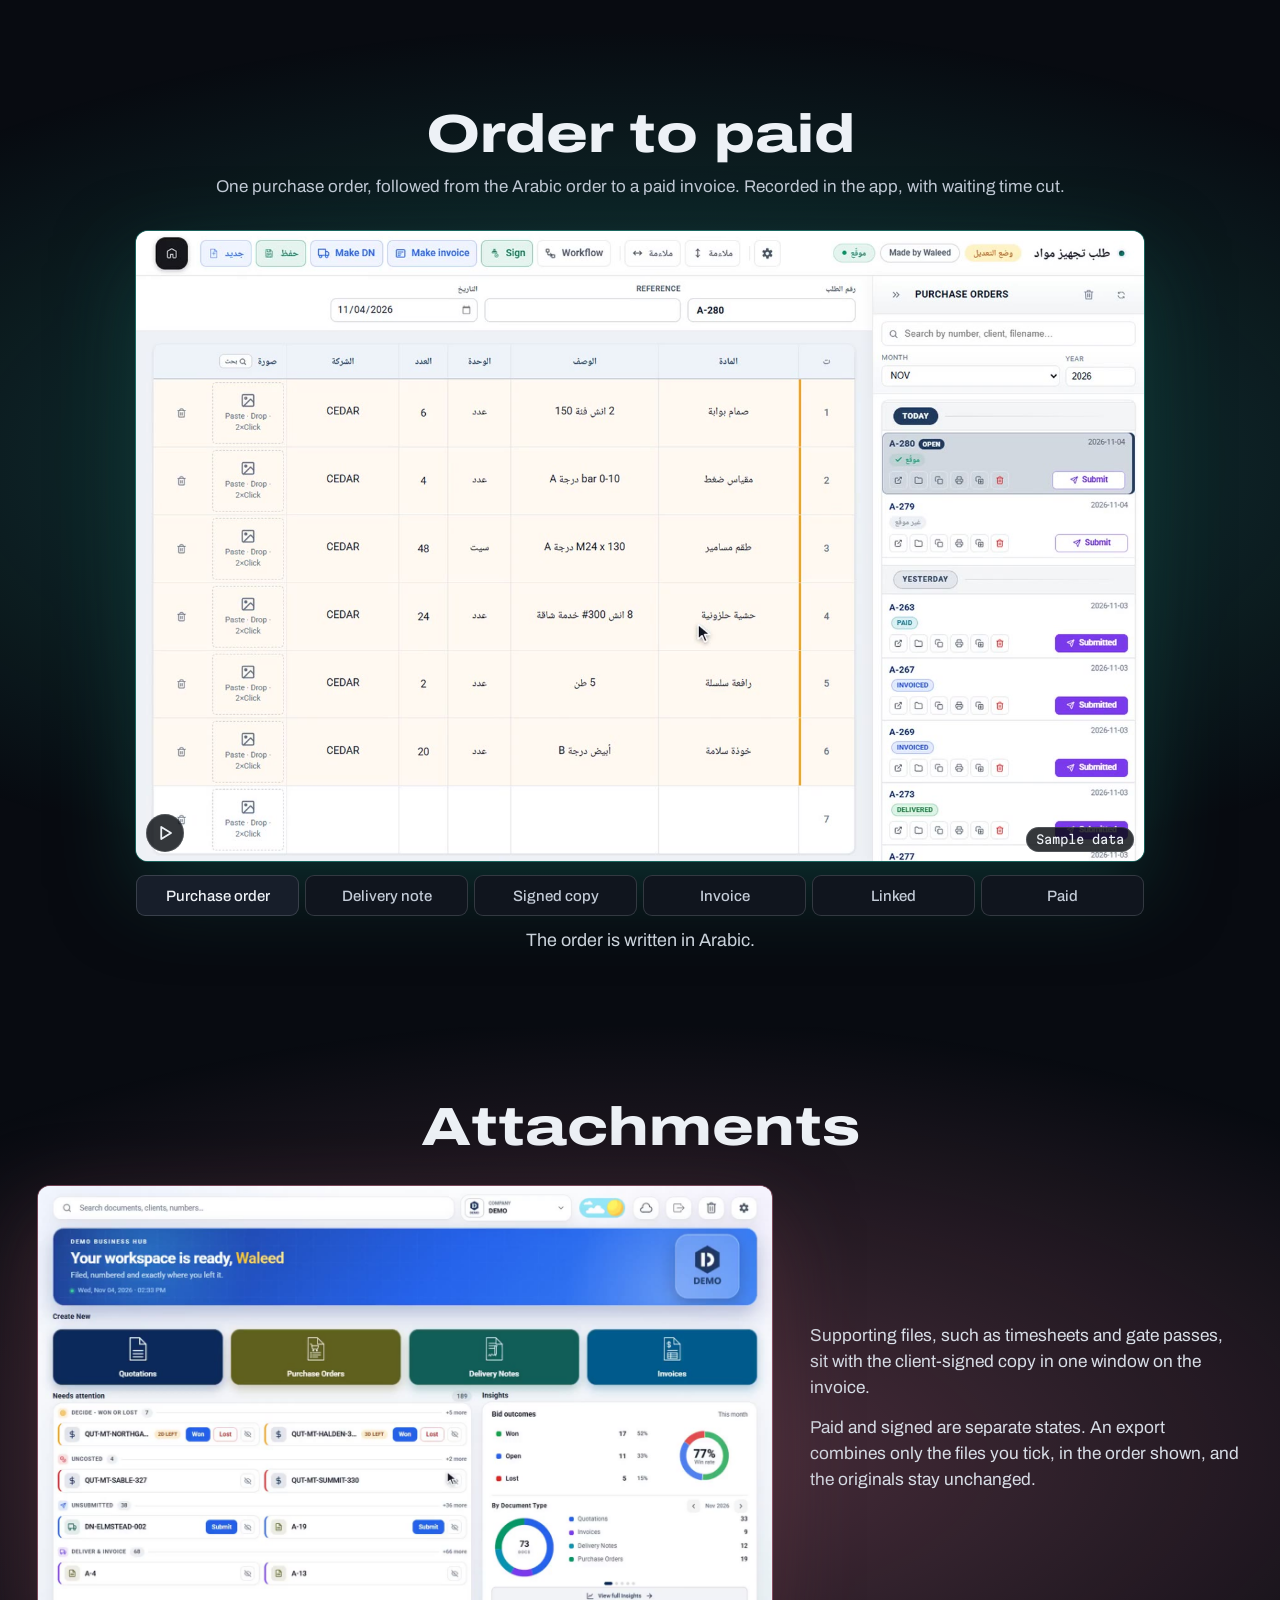
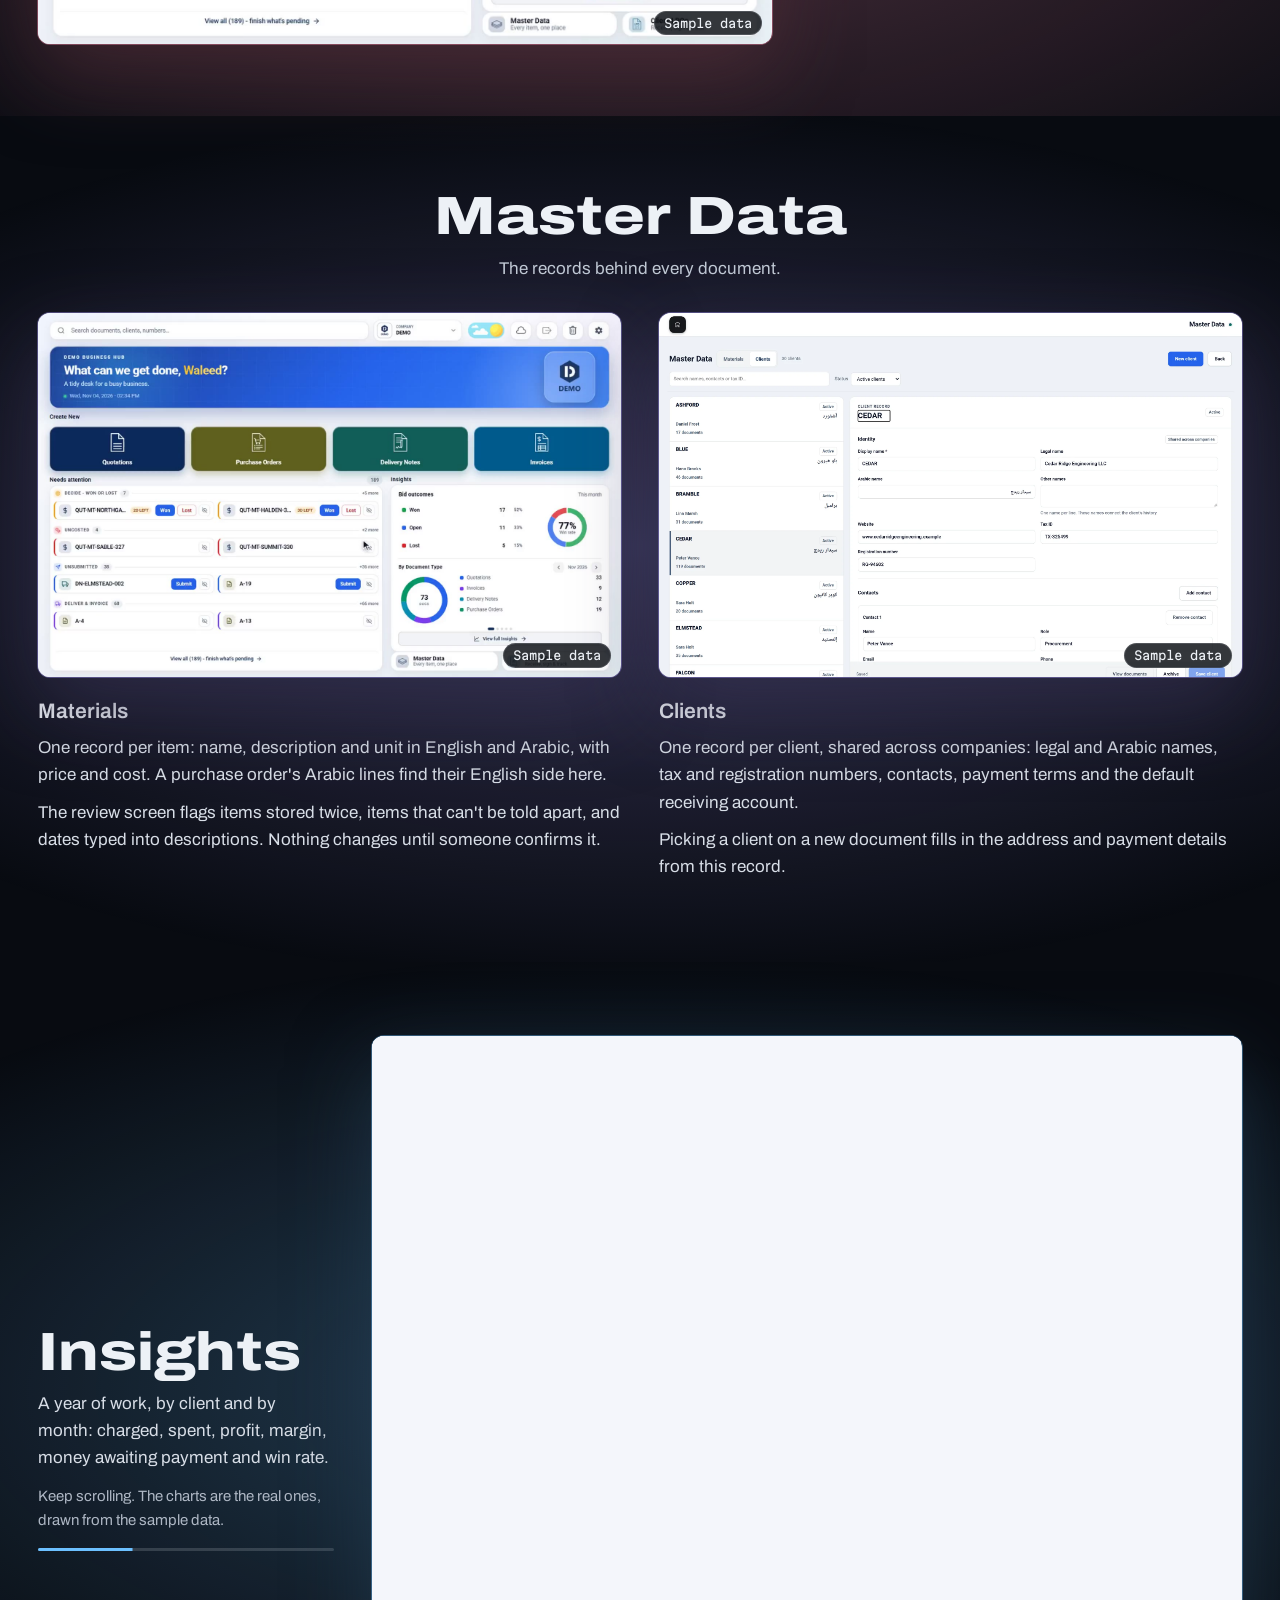
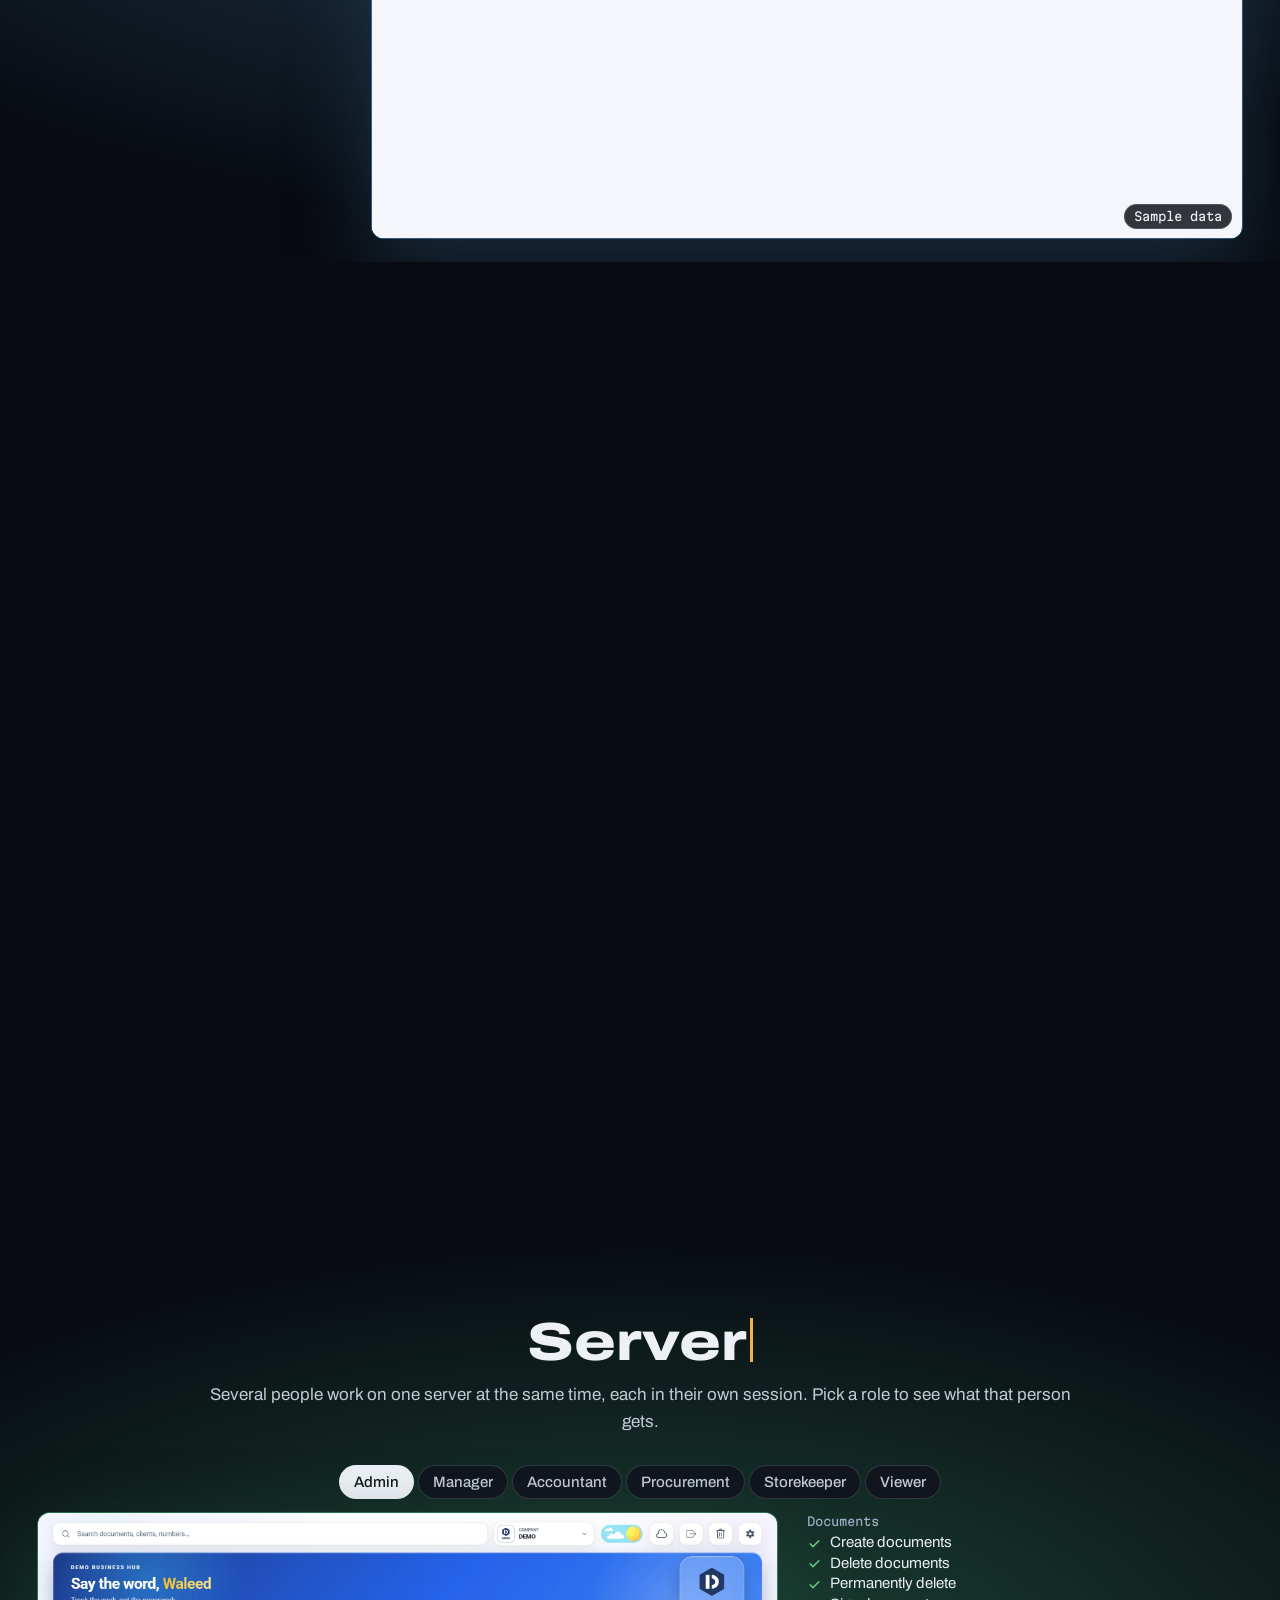
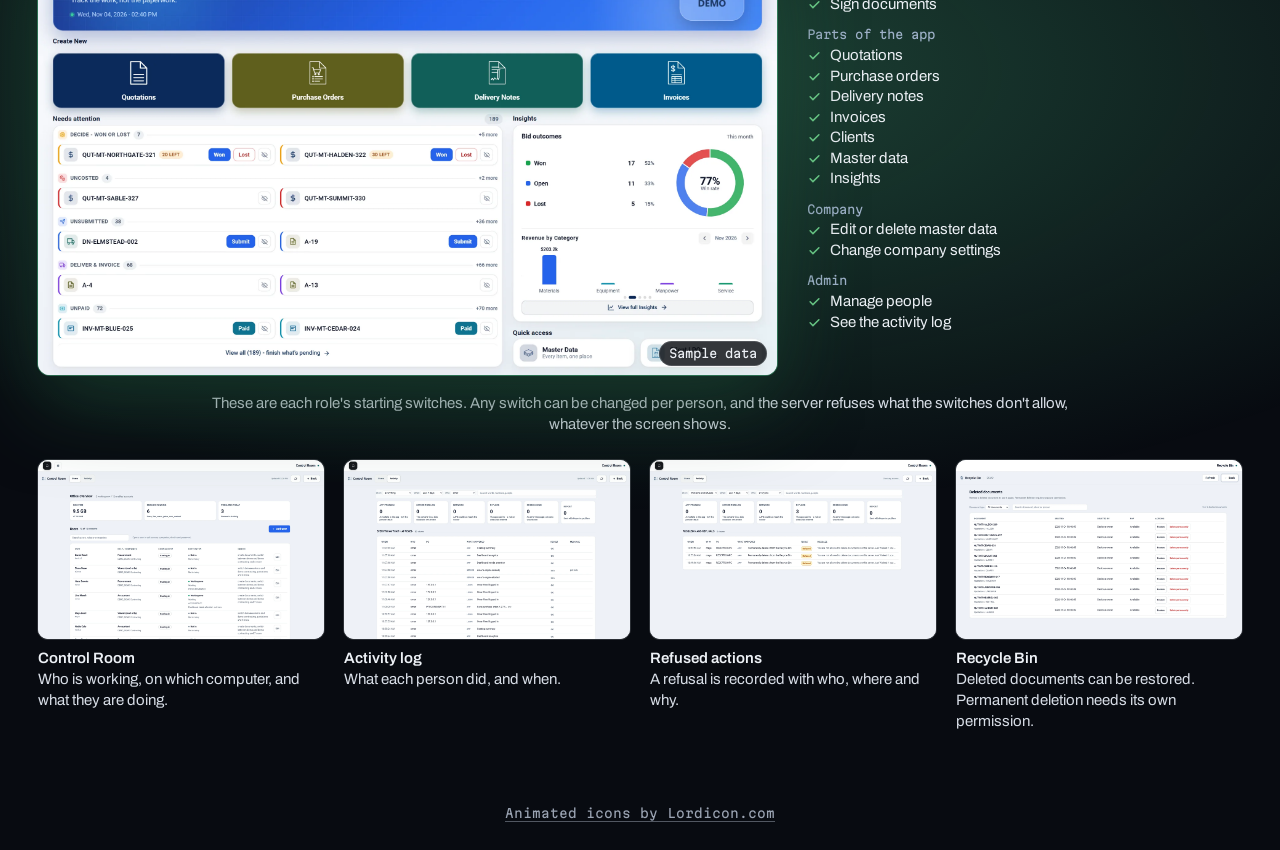
==== commit 87df59a8: "Fix audit findings in accessibility, loading and interactions" ====
--- a/business-hub/index.html
+++ b/business-hub/index.html
@@ -27,11 +27,12 @@
 <link rel="apple-touch-icon" href="../shared/apple-touch-icon.png" sizes="180x180">
 </head>
 <body>
+<a class="skip-link" href="#main-content">Skip to content</a>
 <nav id="nav" aria-label="Business Hub sections">
   <a href="../">Main page</a><a href="#dashboard">Dashboard</a><a href="#documents">Documents</a><a href="#order">Order to paid</a><a href="#attachments">Attachments</a><a href="#master">Master Data</a><a href="#insights">Insights</a><a href="#server">Server</a>
 </nav>
 <a id="back" href="#dashboard" hidden>Back to the dashboard</a>
-<main>
+<main id="main-content" tabindex="-1">
 <header id="top">
   <h1>BUSINESS HUB</h1>
   <p>The order-to-invoice system I designed and built for my office. It links every quotation, purchase order, delivery note and invoice, and runs for the whole team on one server.</p>
@@ -49,7 +50,7 @@
     <div class="sample">Sample data</div>
   </div>
   <div class="flat-only">
-    <img src="../assets/dashboard-screen.webp" alt="Business Hub dashboard with sample data" class="shot-img" data-zoom loading="lazy" width="2200" height="1375">
+    <button type="button" class="zoom-image" data-zoom><img src="../assets/dashboard-screen.webp" alt="Business Hub dashboard with sample data" class="shot-img" loading="lazy" width="2200" height="1375"></button>
     <ul class="jumps">
       <li><a href="#documents">Create new: the four document editors</a></li>
       <li><a href="#order">Needs attention: how an order reaches paid</a></li>
@@ -68,7 +69,7 @@
 <section id="order" aria-labelledby="h-order">
   <div class="head"><h2 id="h-order" data-type>Order to paid</h2><p>One purchase order, followed from the Arabic order to a paid invoice. Recorded in the app, with waiting time cut.</p></div>
   <div class="player">
-    <video id="orderVideo" muted playsinline preload="none" poster="../assets/order-to-paid.jpg" aria-label="Screen recording of one purchase order going from order to paid, sample data"><source src="../assets/order-to-paid.mp4" type="video/mp4"></video>
+    <video id="orderVideo" muted playsinline preload="none" data-poster="../assets/order-to-paid.jpg" aria-label="Screen recording of one purchase order going from order to paid, sample data"><source src="../assets/order-to-paid.mp4" type="video/mp4"></video>
     <button id="orderPlay" type="button" aria-label="Pause"><svg viewBox="0 0 24 24" aria-hidden="true"><path d="M8 5v14M16 5v14"/></svg></button>
     <div class="sample in">Sample data</div>
   </div>
@@ -79,7 +80,7 @@
 <section id="attachments" aria-labelledby="h-att">
   <div class="head"><h2 id="h-att" data-type>Attachments</h2></div>
   <div class="split">
-    <figure class="frame"><video muted playsinline loop preload="none" poster="../assets/attachments.jpg" data-autoplay aria-label="Screen recording of the invoice attachments window, sample data"><source src="../assets/attachments.mp4" type="video/mp4"></video><div class="sample in">Sample data</div></figure>
+    <figure class="frame"><video muted playsinline loop preload="none" data-poster="../assets/attachments.jpg" data-autoplay aria-label="Screen recording of the invoice attachments window, sample data"><source src="../assets/attachments.mp4" type="video/mp4"></video><div class="sample in">Sample data</div></figure>
     <div class="copy">
       <p>Supporting files, such as timesheets and gate passes, sit with the client-signed copy in one window on the invoice.</p>
       <p>Paid and signed are separate states. An export combines only the files you tick, in the order shown, and the originals stay unchanged.</p>
@@ -91,13 +92,13 @@
   <div class="head"><h2 id="h-master" data-type>Master Data</h2><p>The records behind every document.</p></div>
   <div class="two">
     <article>
-      <figure class="frame"><video muted playsinline loop preload="none" poster="../assets/master.jpg" data-autoplay aria-label="Screen recording of the materials catalogue and its review screen, sample data"><source src="../assets/master.mp4" type="video/mp4"></video><div class="sample in">Sample data</div></figure>
+      <figure class="frame"><video muted playsinline loop preload="none" data-poster="../assets/master.jpg" data-autoplay aria-label="Screen recording of the materials catalogue and its review screen, sample data"><source src="../assets/master.mp4" type="video/mp4"></video><div class="sample in">Sample data</div></figure>
       <h3>Materials</h3>
       <p>One record per item: name, description and unit in English and Arabic, with price and cost. A purchase order's Arabic lines find their English side here.</p>
       <p>The review screen flags items stored twice, items that can't be told apart, and dates typed into descriptions. Nothing changes until someone confirms it.</p>
     </article>
     <article>
-      <figure class="frame"><img src="../assets/master-clients.webp" alt="Client record screen with sample data" data-zoom loading="lazy" width="2200" height="1375"><div class="sample in">Sample data</div></figure>
+      <figure class="frame"><button type="button" class="zoom-image" data-zoom><img src="../assets/master-clients.webp" alt="Client record screen with sample data" loading="lazy" width="2200" height="1375"></button><div class="sample in">Sample data</div></figure>
       <h3>Clients</h3>
       <p>One record per client, shared across companies: legal and Arabic names, tax and registration numbers, contacts, payment terms and the default receiving account.</p>
       <p>Picking a client on a new document fills in the address and payment details from this record.</p>
@@ -117,14 +118,14 @@
       <div class="frame" id="insFrameBox"><iframe id="insFrame" title="Live Insights page with sample data" tabindex="-1"></iframe><div class="sample in">Sample data</div></div>
     </div>
   </div>
-  <div class="flat-only"><div class="head"><p>A year of work, by client and by month: charged, spent, profit, margin, money awaiting payment and win rate.</p></div><img src="../assets/insights.webp" alt="Insights page with sample data" class="shot-img" data-zoom loading="lazy" width="2200" height="1375"></div>
+  <div class="flat-only"><div class="head"><h2 data-type>Insights</h2><p>A year of work, by client and by month: charged, spent, profit, margin, money awaiting payment and win rate.</p></div><button type="button" class="zoom-image" data-zoom><img src="../assets/insights.webp" alt="Insights page with sample data" class="shot-img" loading="lazy" width="2200" height="1375"></button></div>
 </section>
 
 <section id="server" aria-labelledby="h-srv">
   <div class="head"><h2 id="h-srv" data-type>Server</h2><p>Several people work on one server at the same time, each in their own session. Pick a role to see what that person gets.</p></div>
-  <div id="roles" role="tablist" aria-label="Role"></div>
+  <div id="roles" role="group" aria-label="Role"></div>
   <div class="role-view">
-    <figure class="frame"><img id="roleImg" src="../assets/role-admin.webp" alt="Dashboard as seen by this role, sample data" data-zoom width="2400" height="1500"><div class="sample in">Sample data</div></figure>
+    <figure class="frame"><button type="button" class="zoom-image" data-zoom><img id="roleImg" src="../assets/role-admin.webp" alt="Dashboard as seen by this role, sample data" loading="lazy" width="2400" height="1500"></button><div class="sample in">Sample data</div></figure>
     <div id="matrix"></div>
   </div>
   <p class="dim note">These are each role's starting switches. Any switch can be changed per person, and the server refuses what the switches don't allow, whatever the screen shows.</p>
@@ -135,8 +136,8 @@
     <figure><button type="button" class="tile" data-zoom-src="../assets/recycle.webp"><img src="../assets/recycle.webp" alt="Recycle Bin with sample data" loading="lazy" width="2200" height="1375"></button><figcaption><b>Recycle Bin</b>Deleted documents can be restored. Permanent deletion needs its own permission.</figcaption></figure>
   </div>
 </section>
+<p class="iconcredit"><a href="https://lordicon.com/" rel="noopener">Animated icons by Lordicon.com</a></p>
 </main>
-<p class="iconcredit"><a href="https://lordicon.com/" rel="noopener">Animated icons by Lordicon.com</a></p>
 <dialog id="lightbox" aria-label="Enlarged screen"><button type="button" aria-label="Close">×</button><img alt=""></dialog>
 <script src="../shared/motion.js"></script>
 <script src="../shared/smooth-scroll.js"></script>
--- a/business-hub/page.css
+++ b/business-hub/page.css
@@ -38,11 +38,17 @@
 .frame{position:relative;margin:0;border-radius:12px;overflow:hidden;background:#EEF2F8;aspect-ratio:1.6;box-shadow:0 0 0 1px rgba(237,241,246,.14),0 26px 60px rgba(0,0,0,.45)}
 .frame img,.frame video{width:100%;height:100%;object-fit:cover;object-position:top}
 [data-zoom],.tile{cursor:zoom-in}
+.zoom-image{display:block;width:100%;padding:0;border:0;background:none;color:inherit;border-radius:12px}
+.frame>.zoom-image{height:100%}
+.zoom-image>img{width:100%}
 .sample{font:400 12px/1.4 var(--mono);color:var(--mute)}
 .sample.in{position:absolute;right:10px;bottom:9px;padding:4px 10px;border-radius:999px;color:var(--white);background:rgba(8,11,17,.82);box-shadow:inset 0 0 0 1px var(--line);pointer-events:none}
 
 /* Annotated windows */
 .annot{position:relative;margin:0 auto;max-width:1560px}
+/* Hold the dashboard's final base room before JS measures its side columns. */
+#dashAnnot::before{content:"";display:block;padding-top:calc((100% - min(34%,476px)) / 1.6 + 102px)}
+#dashAnnot:not([data-measured])>.win,#dashAnnot:not([data-measured])>.sample{visibility:hidden}
 .annot .lines{position:absolute;inset:0;width:100%;height:100%;overflow:visible;pointer-events:none;z-index:3}
 .annot .lines path{fill:none;stroke:var(--sketch);stroke-width:2;stroke-linecap:round;stroke-linejoin:round;transition:stroke-width 140ms ease,opacity 200ms ease}
 .annot .lines path.dim{opacity:.35}
@@ -60,7 +66,7 @@
 .win .vp{position:relative;overflow:hidden}
 .win iframe{position:absolute;left:0;top:0;width:1600px;height:1000px;border:0;transform-origin:0 0;background:#F4F6FB}
 .annot .sample{position:absolute}
-.annot .pic{position:absolute;border-radius:12px;overflow:hidden;background:#EEF2F8;box-shadow:0 0 0 1px rgba(237,241,246,.16),0 26px 60px rgba(0,0,0,.5);cursor:zoom-in}
+.annot .pic{position:absolute;padding:0;border:0;border-radius:12px;overflow:hidden;background:#EEF2F8;box-shadow:0 0 0 1px rgba(237,241,246,.16),0 26px 60px rgba(0,0,0,.5);cursor:zoom-in}
 .annot .pic img{width:100%;height:100%;object-fit:cover;object-position:top}
 .doc{margin:0 auto clamp(40px,8vh,84px)}
 .doc>h3{text-align:center;font-size:clamp(23px,2.3vw,32px);font-weight:800;font-stretch:112%;margin:0 0 14px}
@@ -102,12 +108,12 @@
 #roles{display:flex;flex-wrap:wrap;justify-content:center;gap:4px;margin:0 auto 14px}
 #roles button{padding:8px 15px;border:0;border-radius:999px;background:var(--slab);color:var(--mute);font:500 15px/1.2 var(--display);cursor:pointer;box-shadow:inset 0 0 0 1px var(--line);transition:background-color 160ms ease,color 160ms ease,transform 140ms var(--ease)}
 #roles button:active{transform:scale(.97)}
-#roles button[aria-selected=true]{background:var(--white);color:#101520;box-shadow:none}
+#roles button[aria-pressed=true]{background:var(--white);color:#101520;box-shadow:none}
 .role-view{display:grid;grid-template-columns:minmax(0,1.7fr) minmax(280px,1fr);gap:clamp(16px,2.4vw,36px);align-items:start;max-width:1400px;margin:0 auto}
 #matrix{display:grid;gap:12px;font-size:15px}
-#matrix h4{margin:0 0 3px;font:400 12px/1.4 var(--mono);color:#9FB2C9}
+#matrix h3{margin:0 0 3px;font:400 12px/1.4 var(--mono);color:#9FB2C9}
 #matrix ul{list-style:none;margin:0;padding:0;display:grid;gap:1px}
-#matrix li{display:flex;align-items:center;gap:8px;line-height:1.3;color:#6F7A8B;transition:color 180ms ease}
+#matrix li{display:flex;align-items:center;gap:8px;line-height:1.3;color:var(--mute);transition:color 180ms ease}
 #matrix li svg{flex:none;width:15px;height:15px;fill:none;stroke:currentColor;stroke-width:2.4;stroke-linecap:round;stroke-linejoin:round}
 #matrix li.yes{color:var(--white)}
 #matrix li.yes svg{color:#6FD08C}
@@ -187,7 +193,7 @@
 .pm .role-view .frame img{object-position:0 0;object-fit:cover;width:auto;height:100%;max-width:none}
 .pm #matrix{grid-template-columns:repeat(2,minmax(0,1fr));gap:10px 14px;font-size:13.5px}
 .pm #matrix>div:nth-child(2){grid-row:span 2}
-.pm #matrix h4{font-size:10.5px;margin-bottom:2px}
+.pm #matrix h3{font-size:10.5px;margin-bottom:2px}
 .pm #matrix ul{gap:0}
 .pm #matrix li{gap:6px;min-height:20px}
 .pm #matrix li svg{width:13px;height:13px}
--- a/shared/motion.css
+++ b/shared/motion.css
@@ -1,4 +1,6 @@
 /* Use the existing navigation control styling and design tokens. */
 #motionToggle svg{width:16px;height:16px;vertical-align:middle;fill:currentColor}
+.skip-link{position:fixed;z-index:1000;left:16px;top:12px;padding:12px 18px;border-radius:8px;background:#EDF1F6;color:#080B11;font:600 16px/1.3 Archivo,Arial,sans-serif;transform:translateY(-180%);text-decoration:none}
+.skip-link:focus{transform:none;outline:3px solid #F2B14C;outline-offset:3px}
 .motion-paused *,.motion-paused *::before,.motion-paused *::after{animation-play-state:paused!important}
 @media (prefers-reduced-motion:reduce){#motionToggle{display:none}}
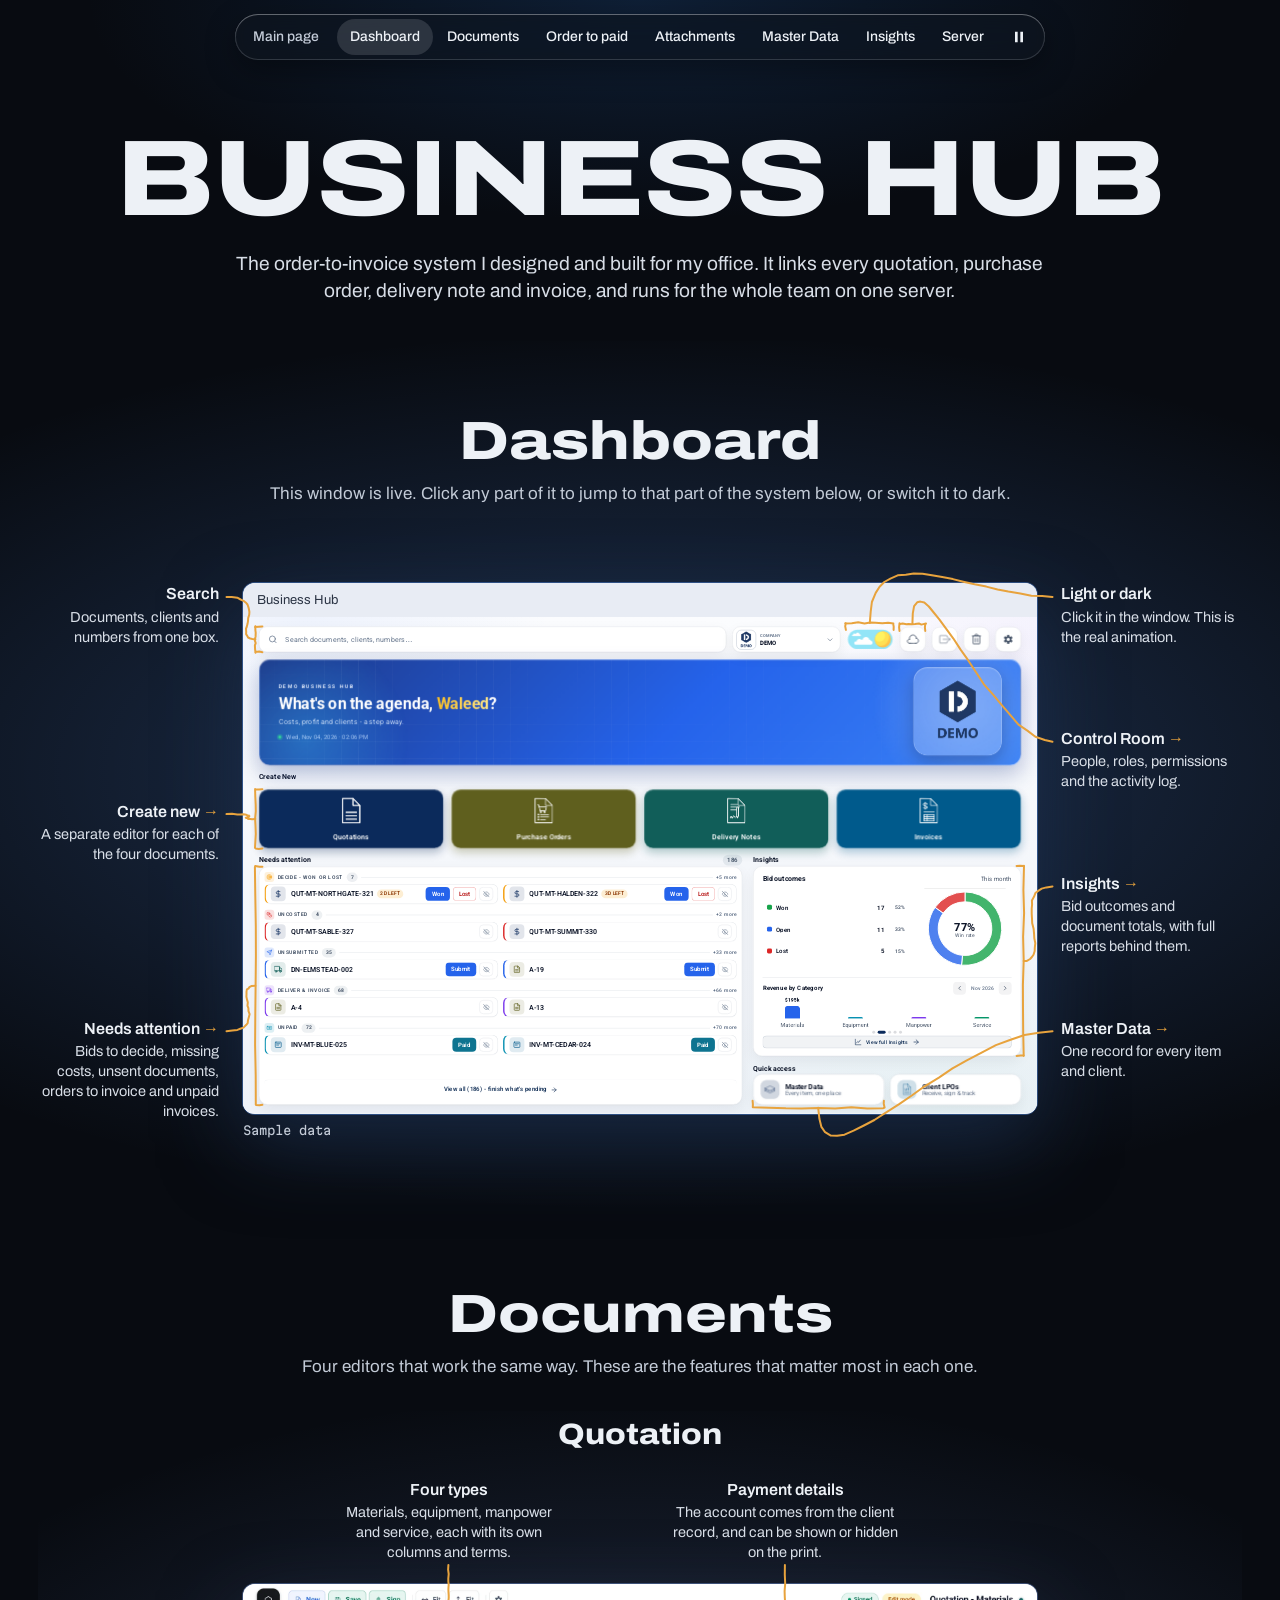
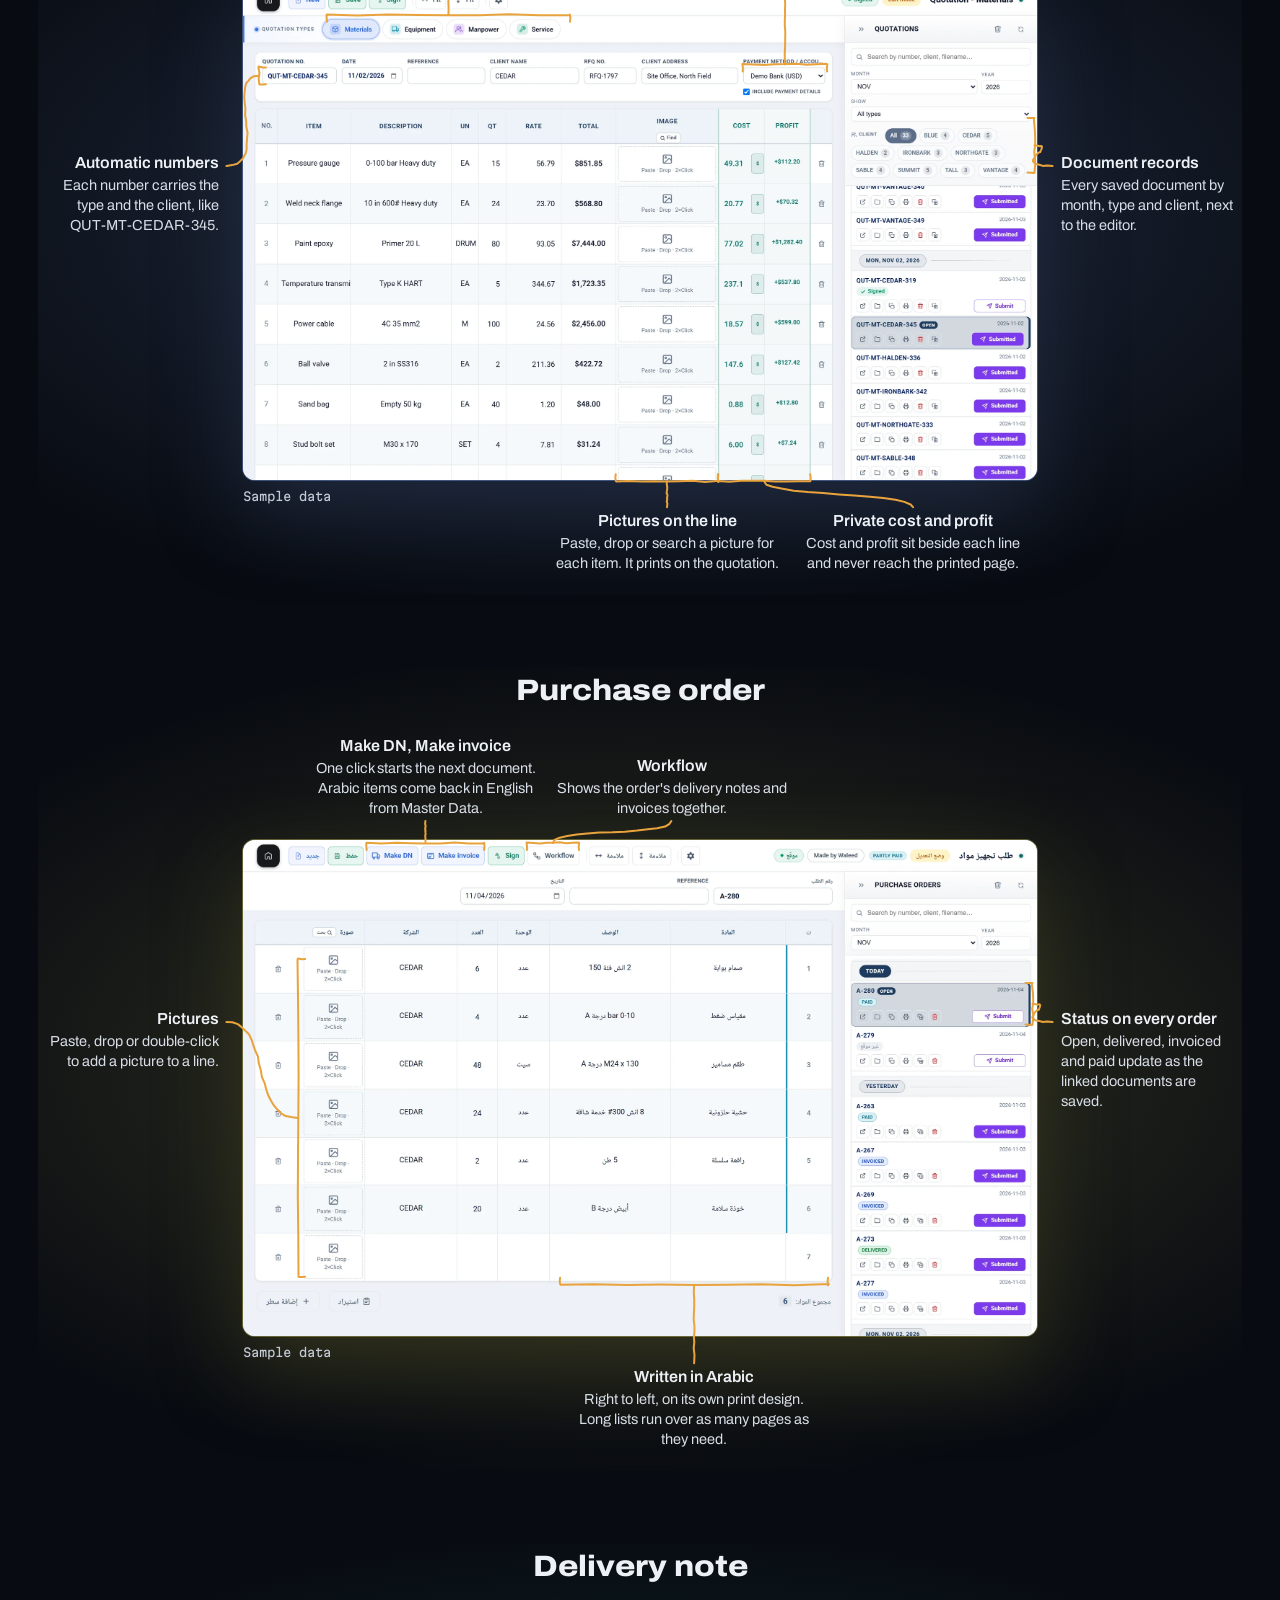
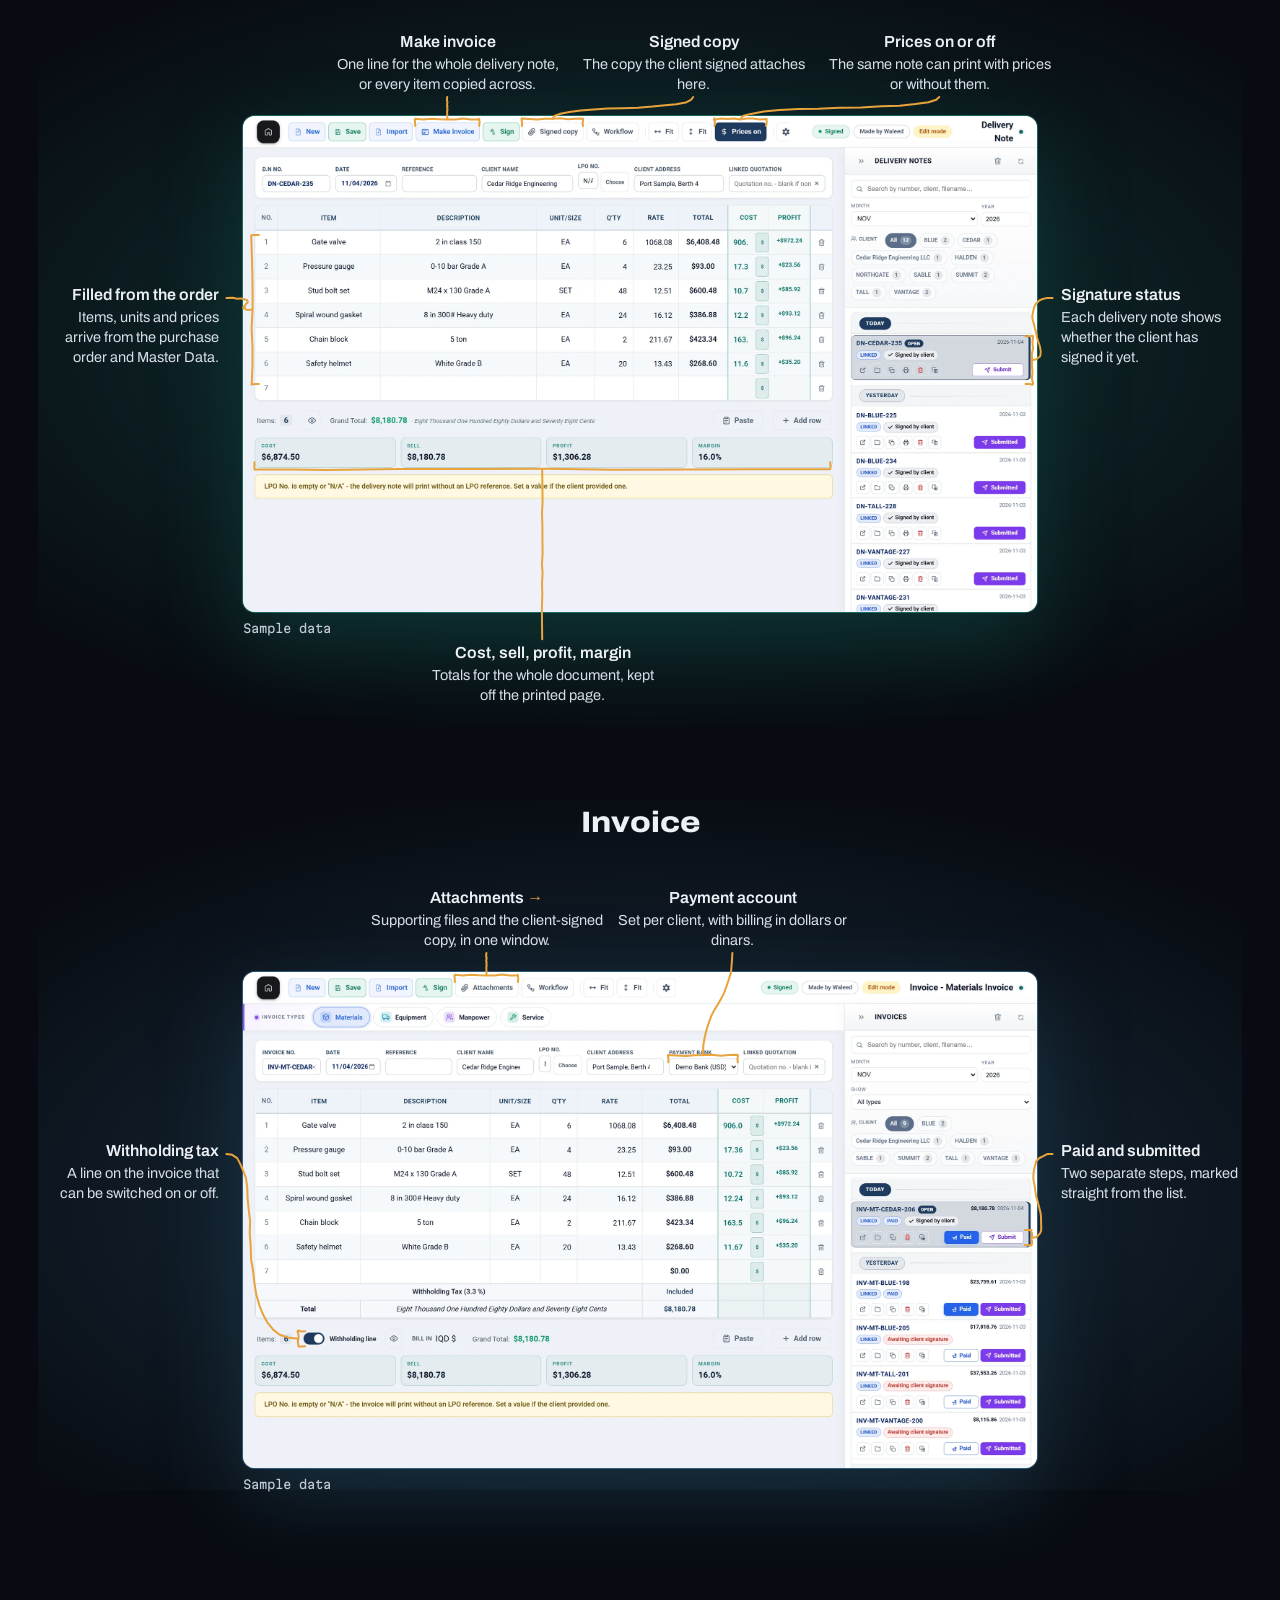
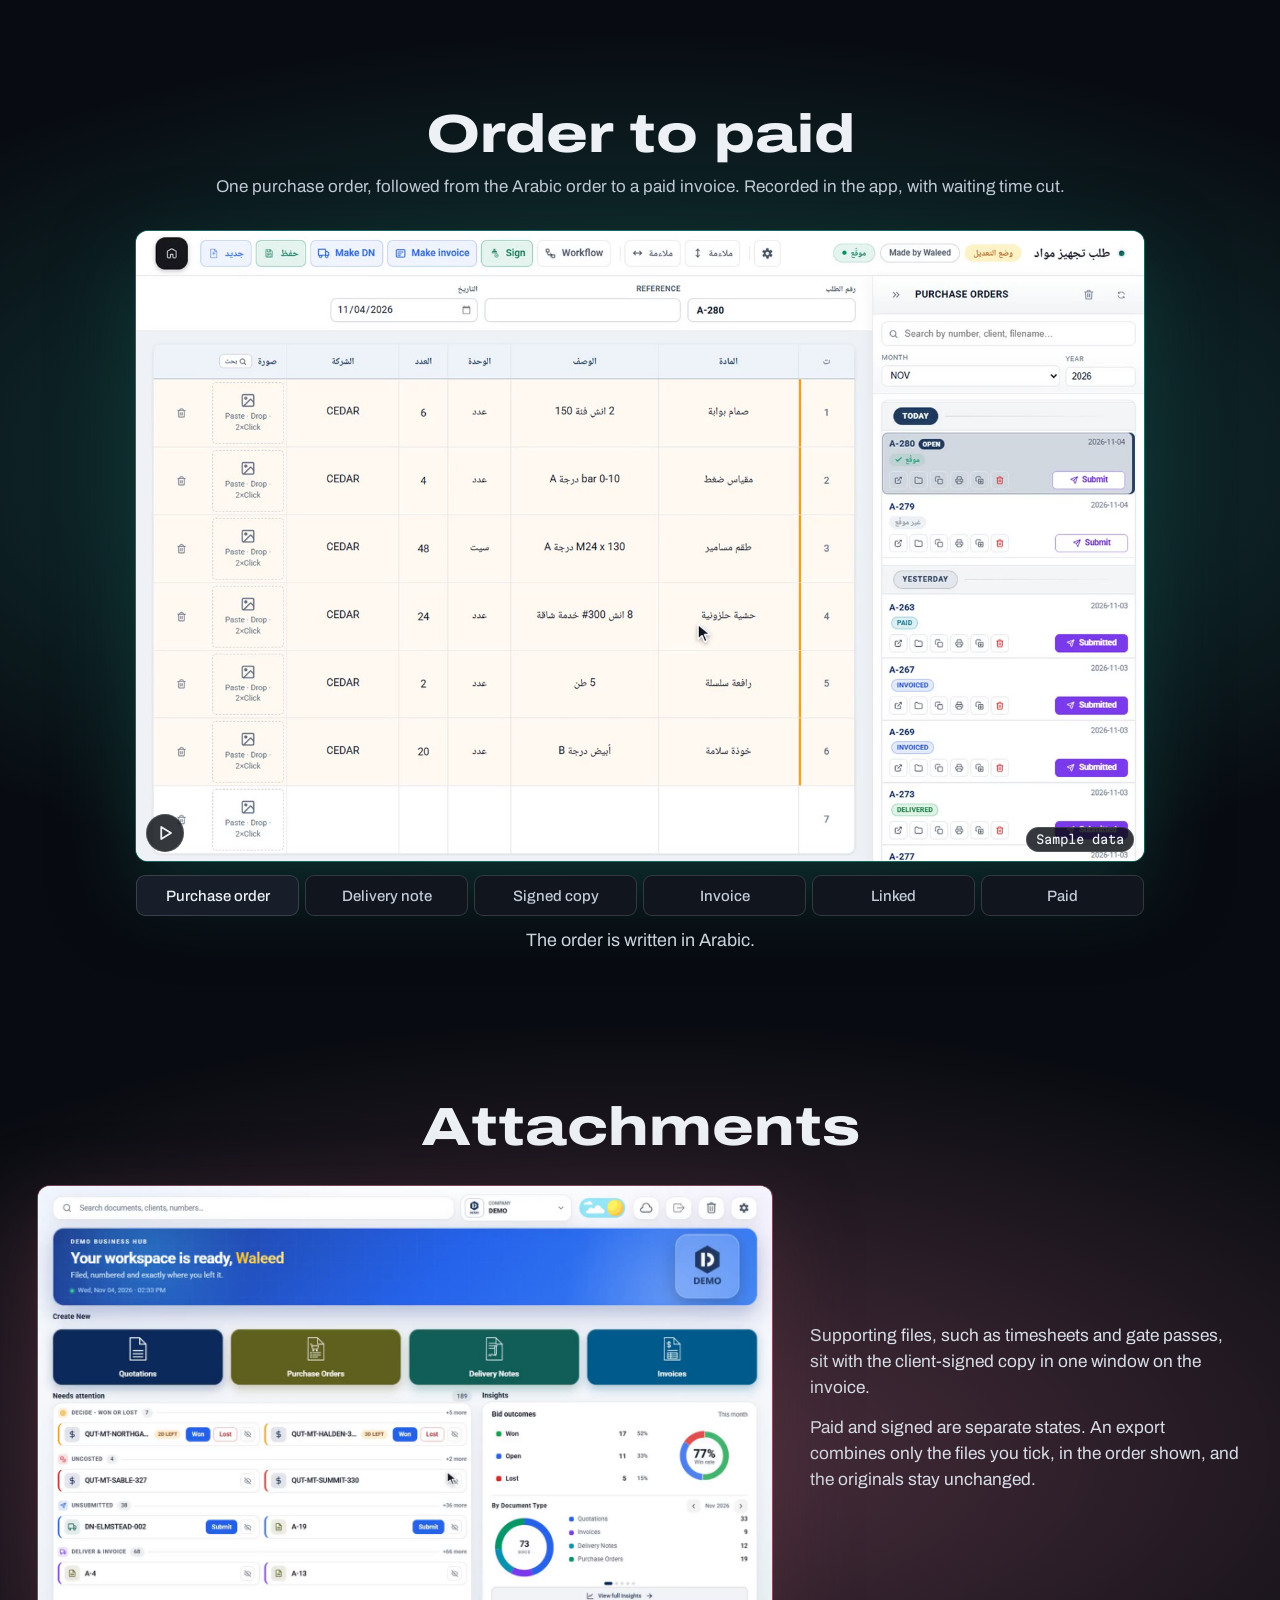
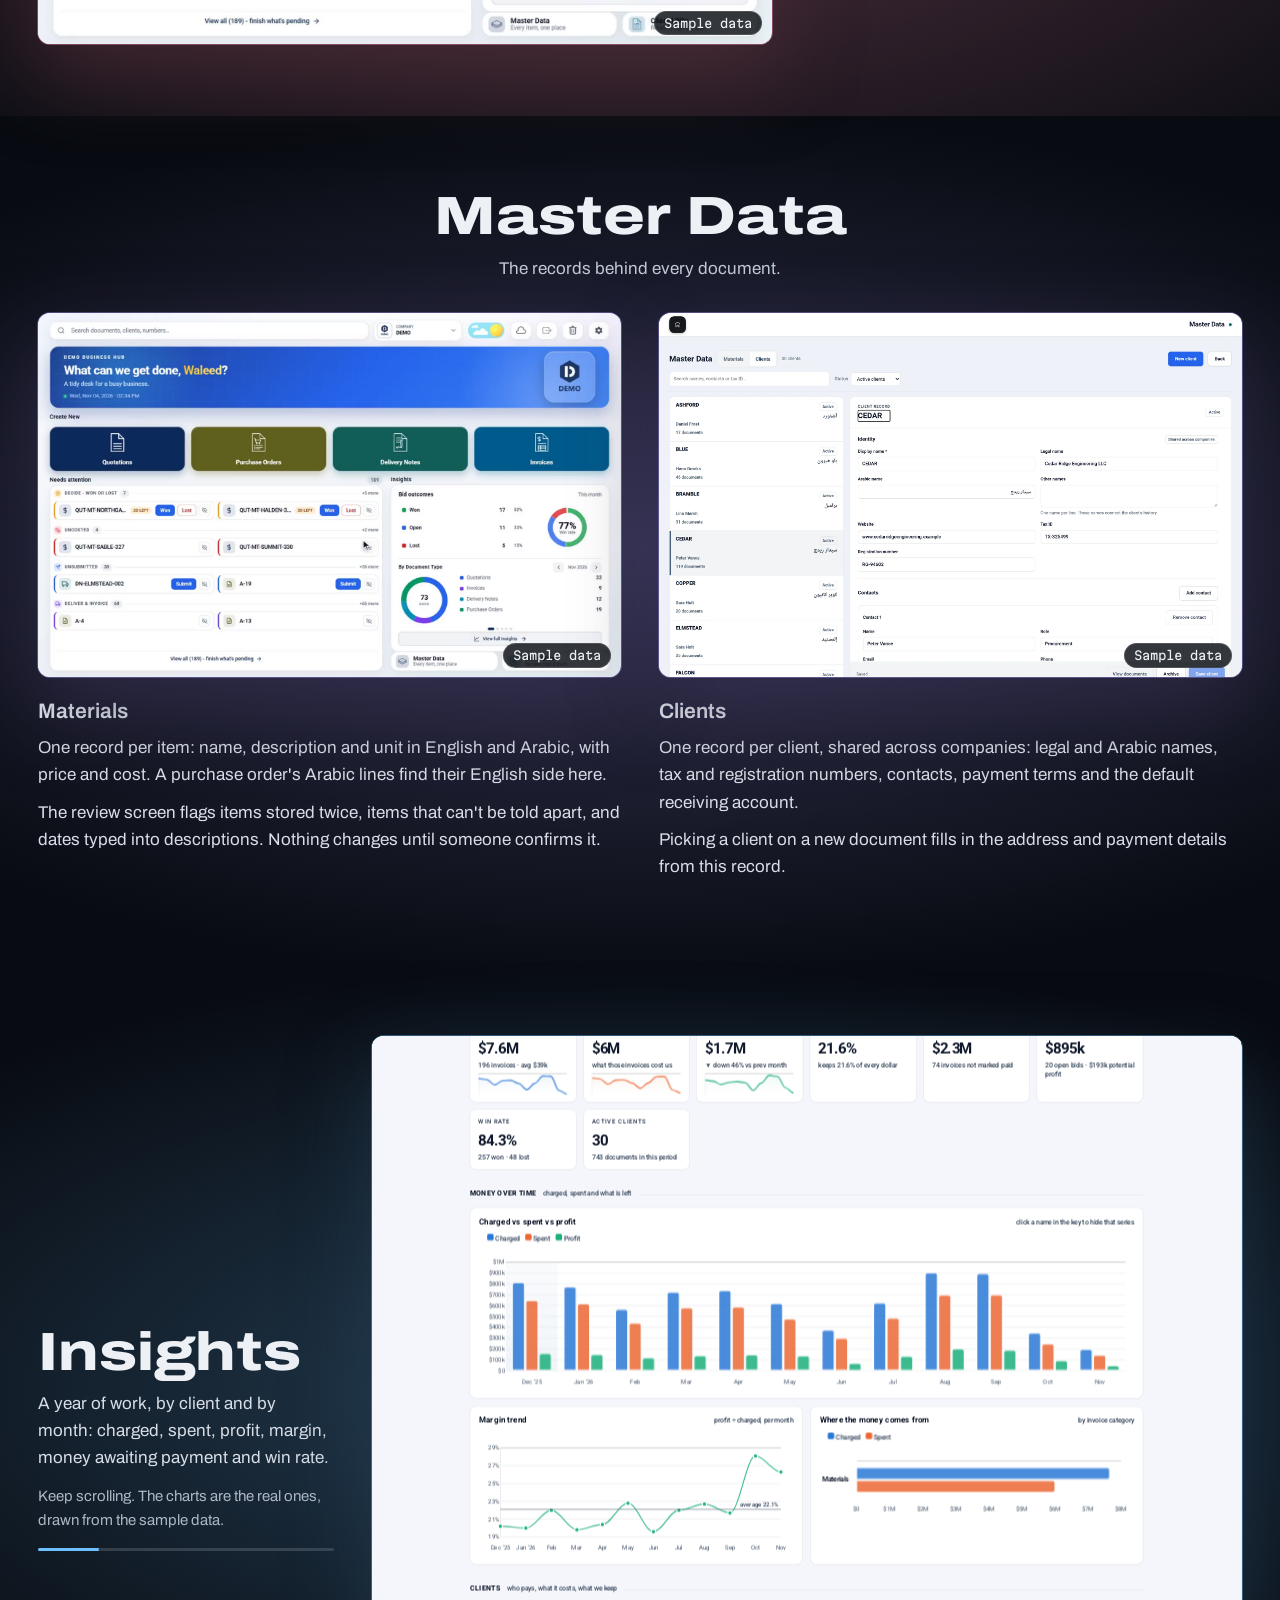
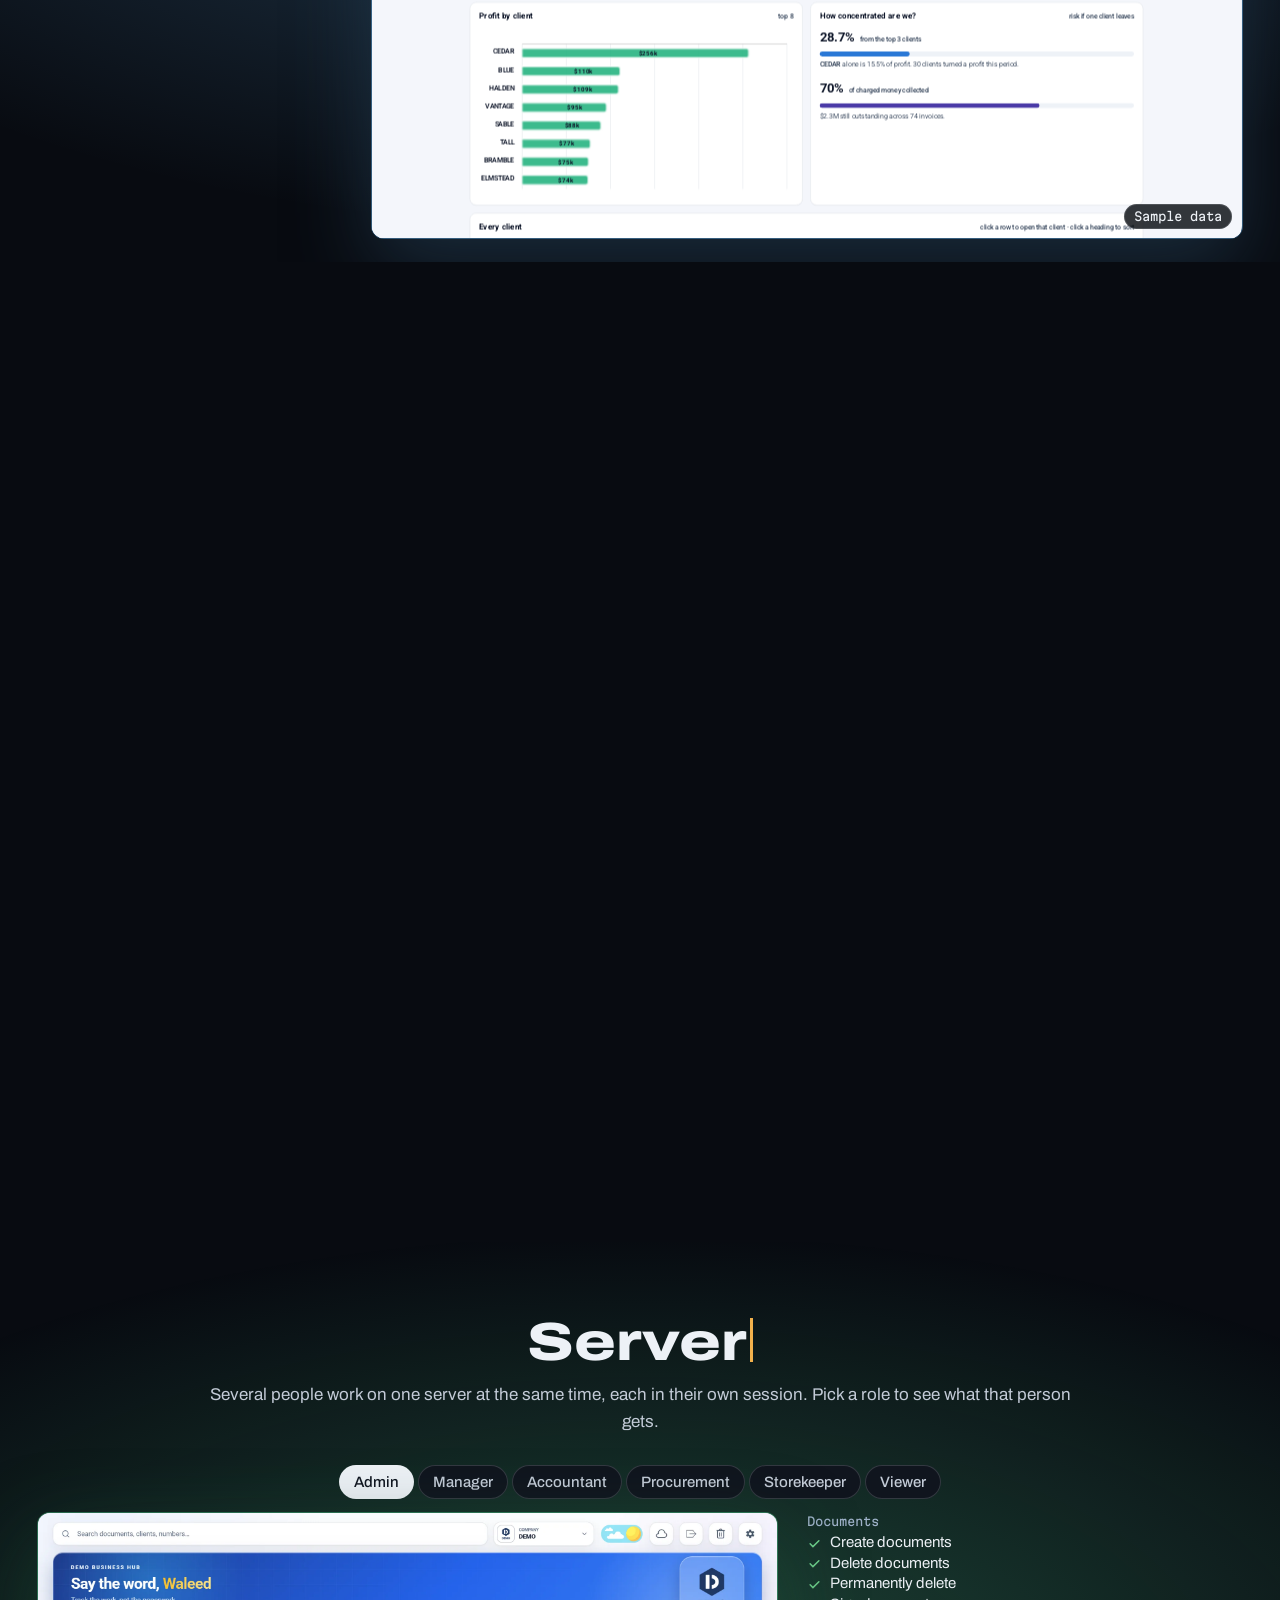
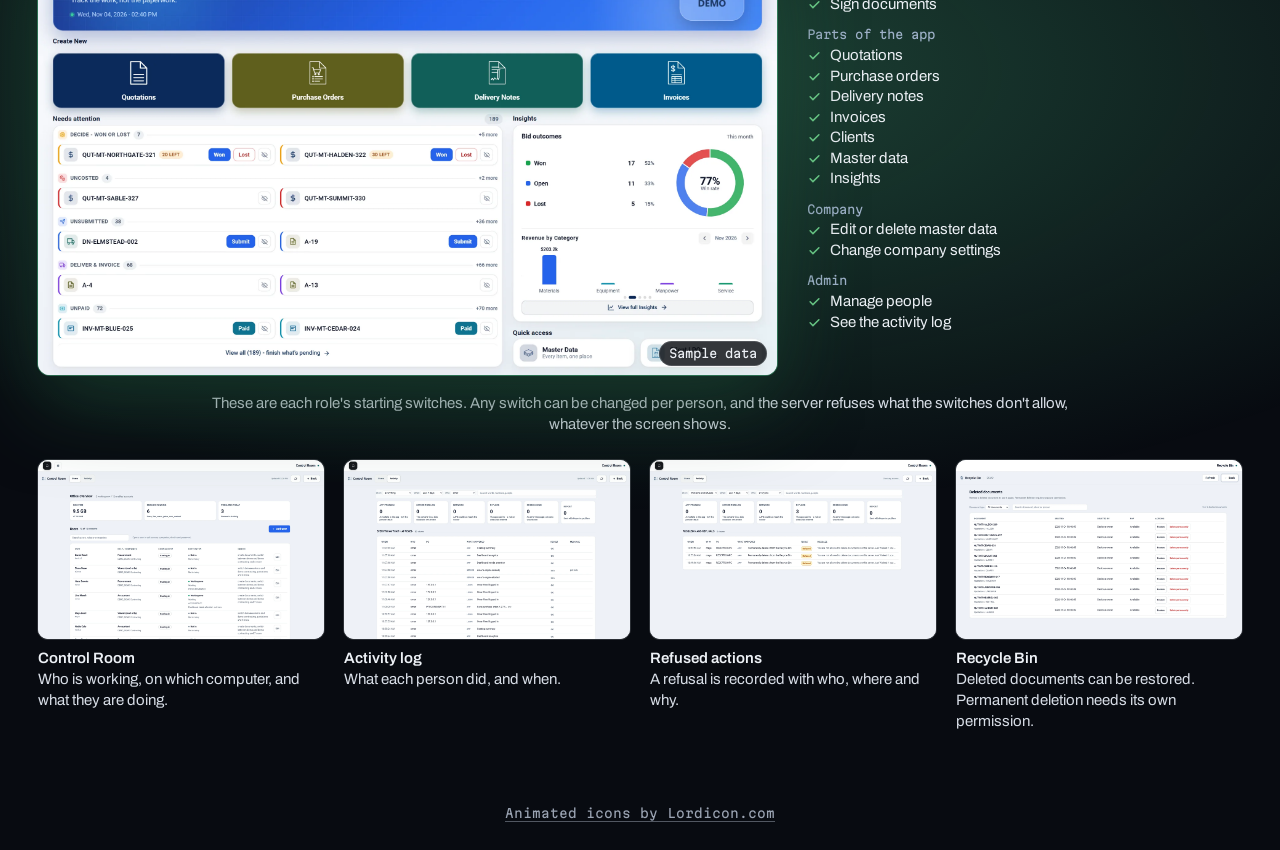
==== commit 97092b9f: "Add Microsoft Clarity to both portfolio pages" ====
--- a/business-hub/index.html
+++ b/business-hub/index.html
@@ -25,6 +25,13 @@
 <link rel="stylesheet" href="../shared/motion.css">
 <link rel="icon" href="../shared/favicon.png" type="image/png" sizes="192x192">
 <link rel="apple-touch-icon" href="../shared/apple-touch-icon.png" sizes="180x180">
+<script type="text/javascript">
+    (function(c,l,a,r,i,t,y){
+        c[a]=c[a]||function(){(c[a].q=c[a].q||[]).push(arguments)};
+        t=l.createElement(r);t.async=1;t.src="https://www.clarity.ms/tag/"+i;
+        y=l.getElementsByTagName(r)[0];y.parentNode.insertBefore(t,y);
+    })(window, document, "clarity", "script", "z9unn15nb7");
+</script>
 </head>
 <body>
 <a class="skip-link" href="#main-content">Skip to content</a>
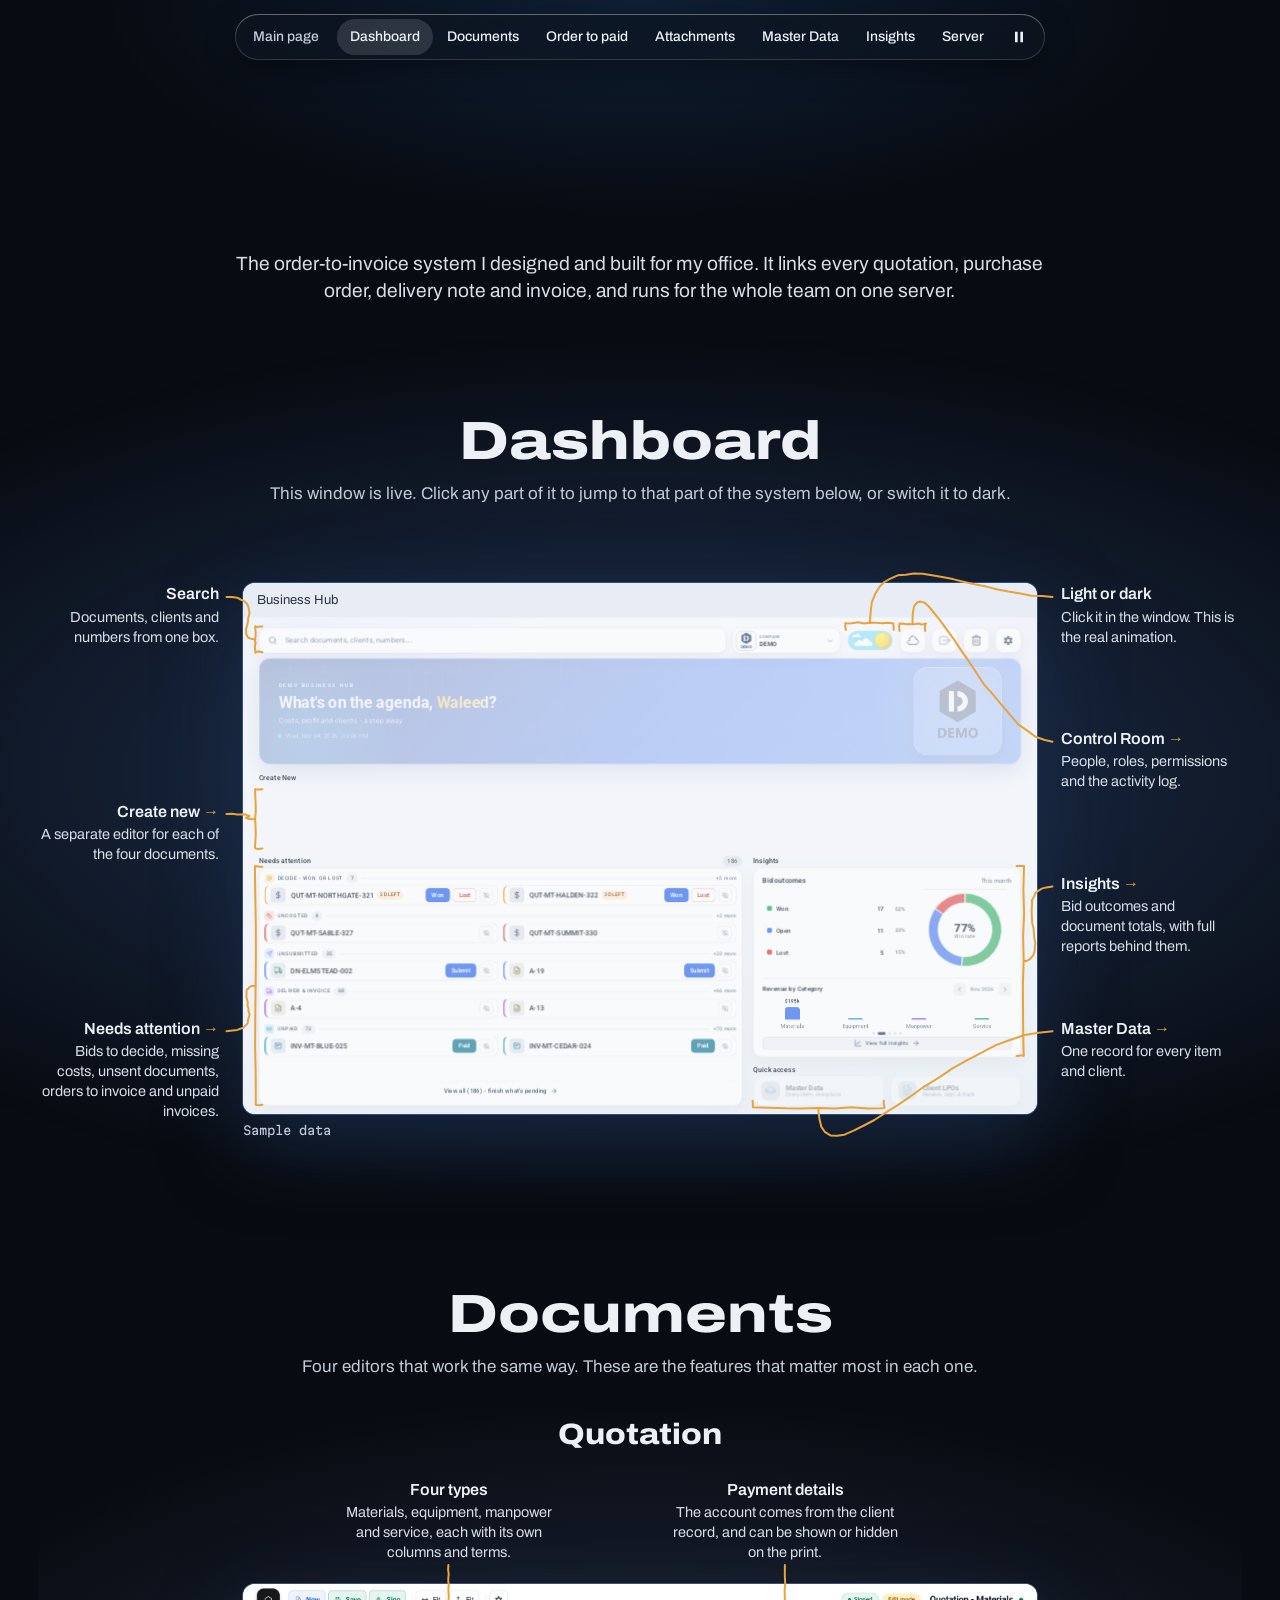
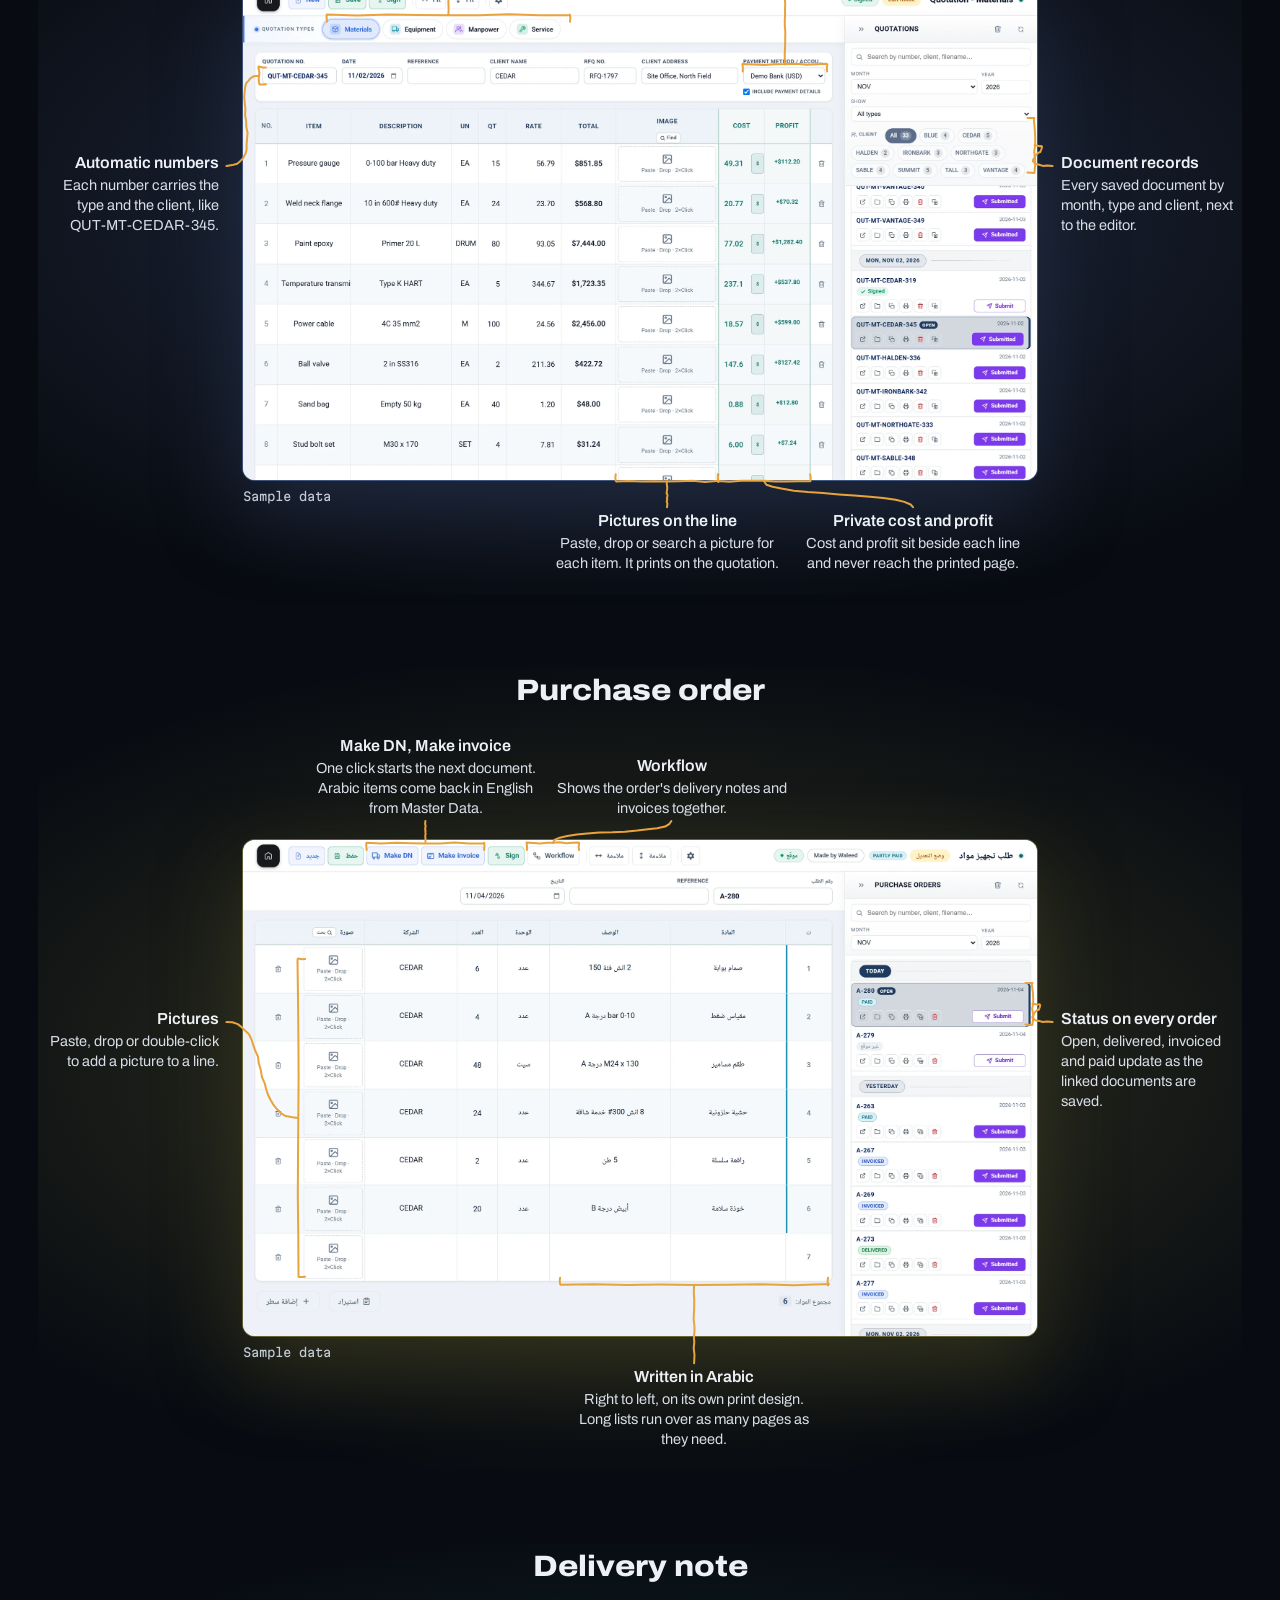
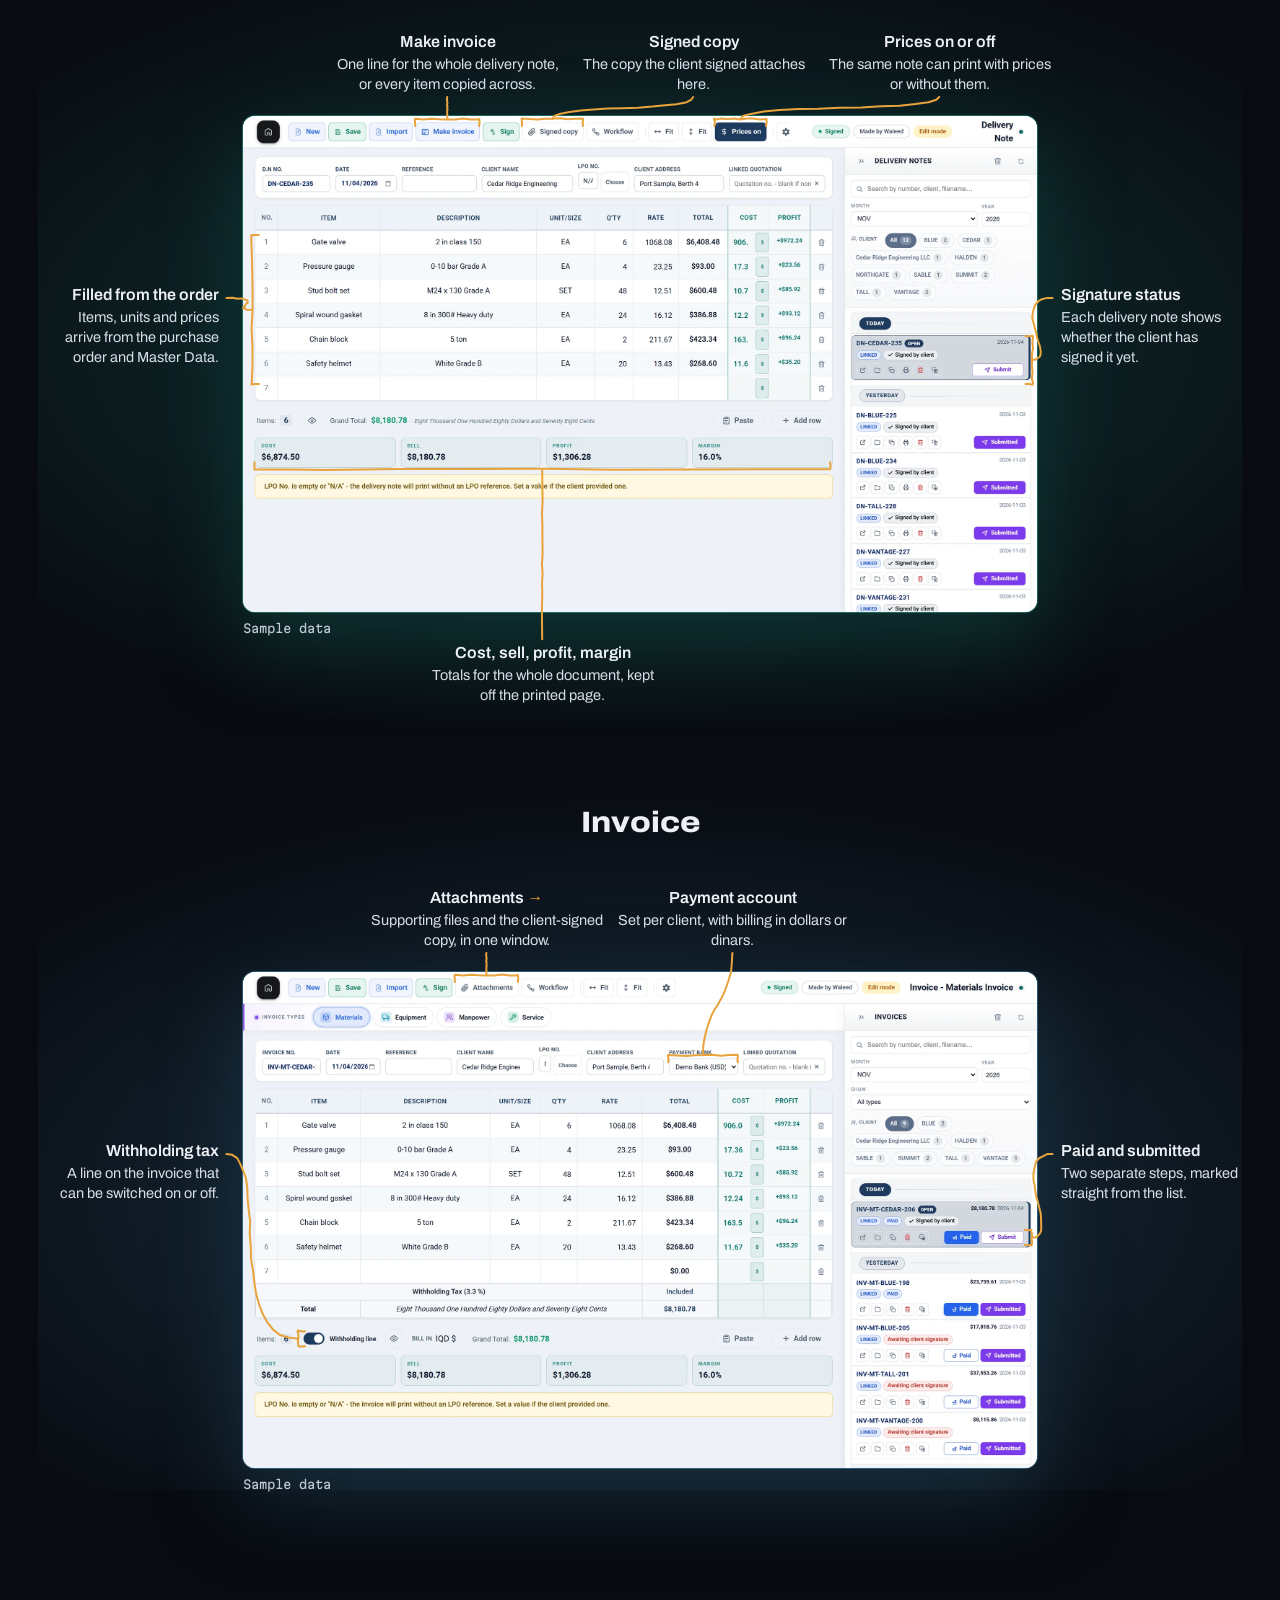
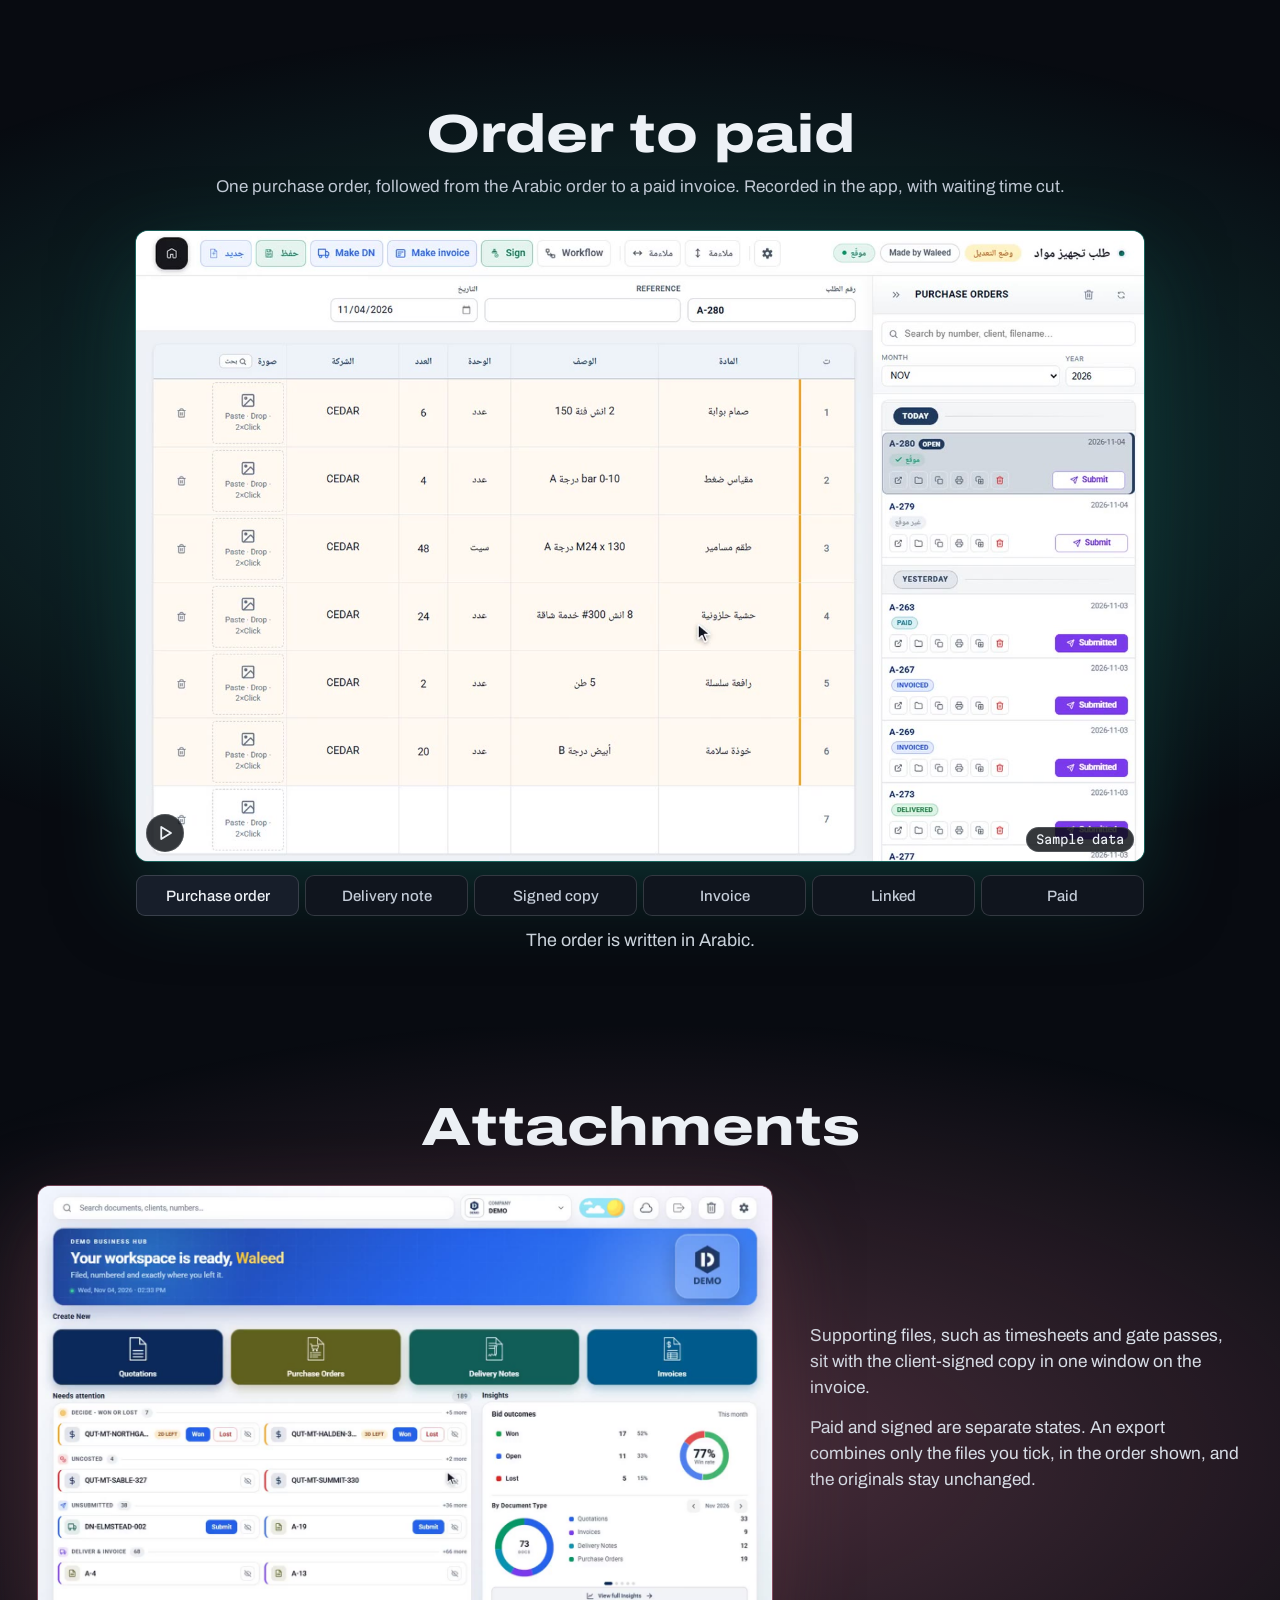
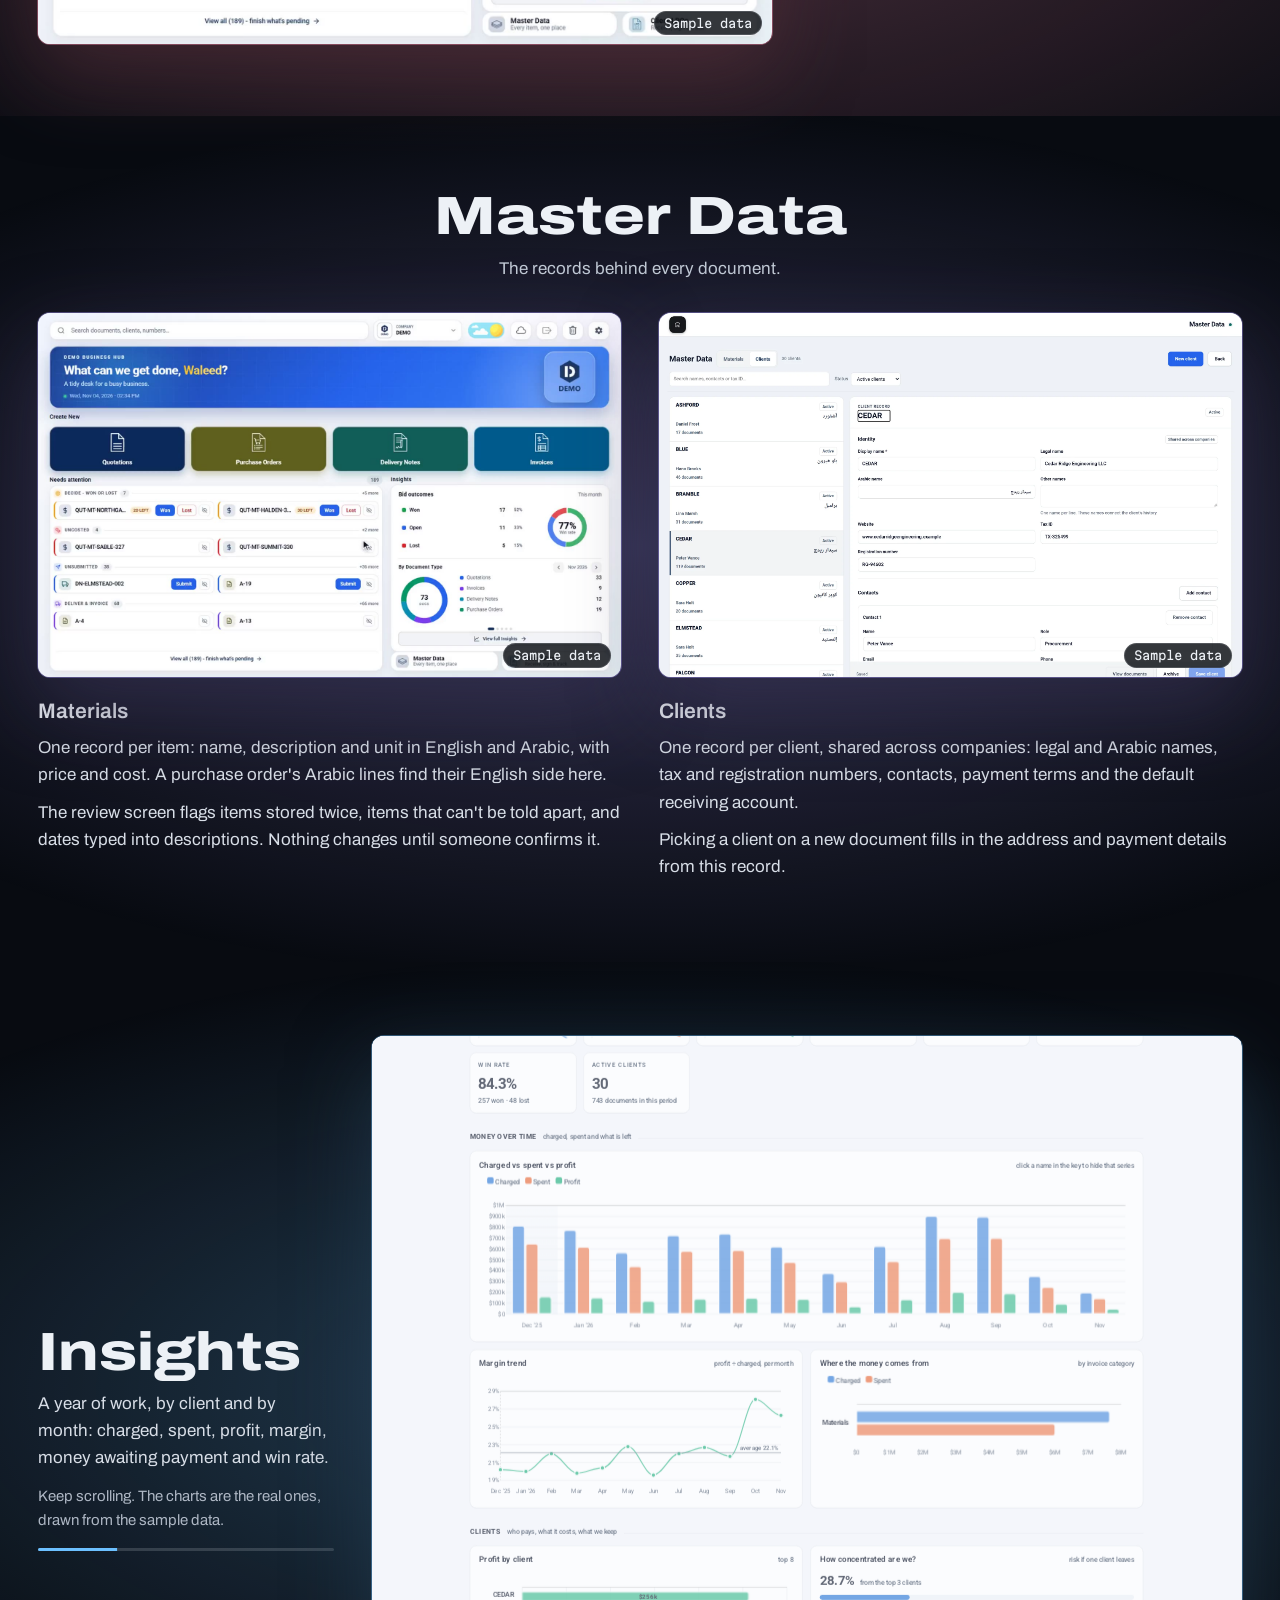
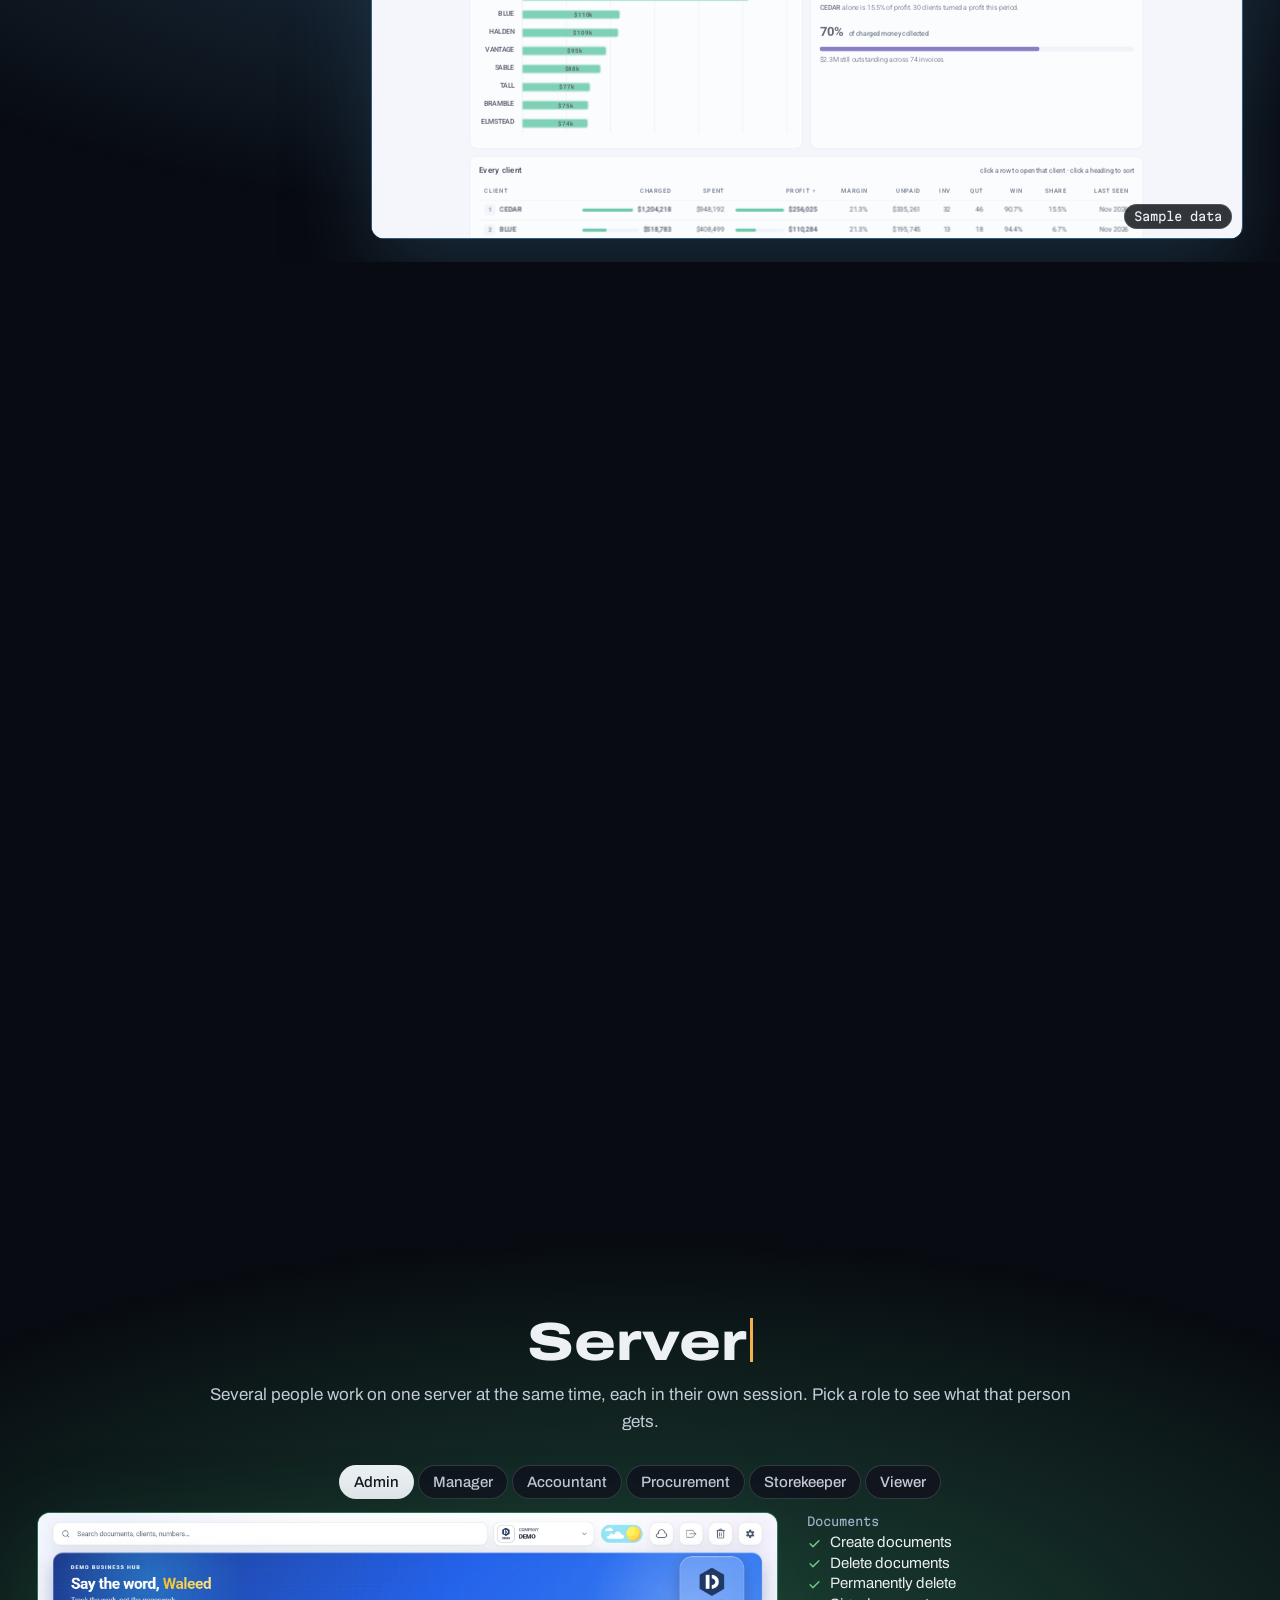
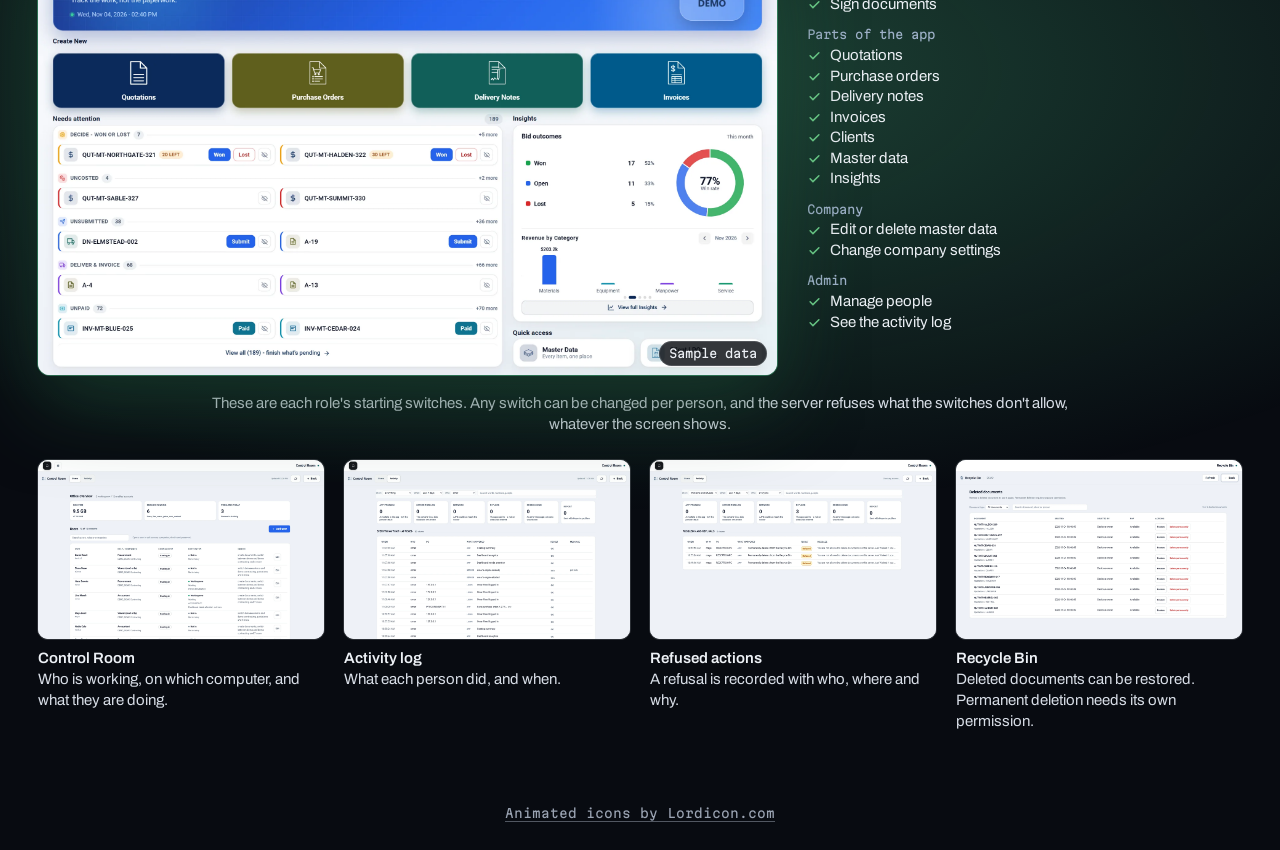
==== commit 6c044ade: "Add private ntfy visitor alert integration" ====
--- a/business-hub/index.html
+++ b/business-hub/index.html
@@ -32,6 +32,7 @@
         y=l.getElementsByTagName(r)[0];y.parentNode.insertBefore(t,y);
     })(window, document, "clarity", "script", "z9unn15nb7");
 </script>
+<script defer src="/shared/visitor-alerts.js" data-endpoint="https://waleed-portfolio-visitor-alerts.portfolio-visitor-alerts.workers.dev/visit"></script>
 </head>
 <body>
 <a class="skip-link" href="#main-content">Skip to content</a>
